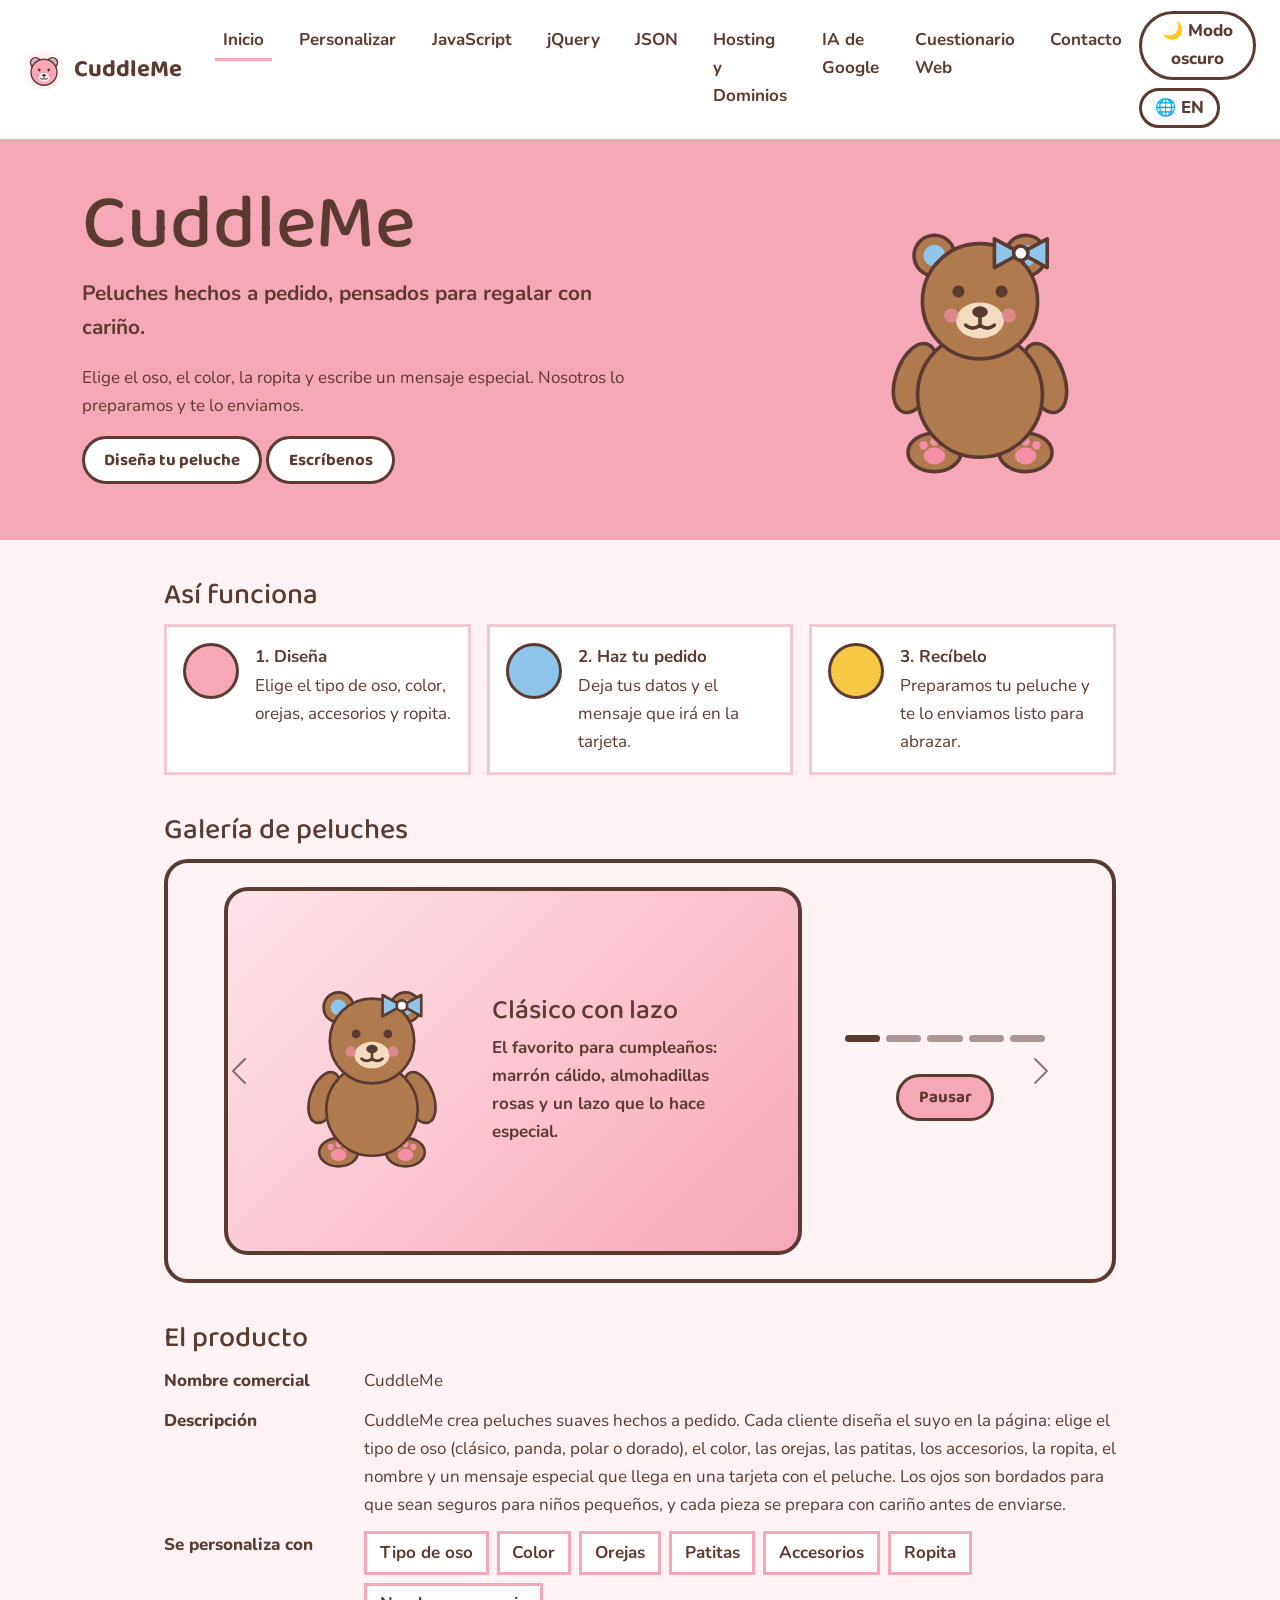
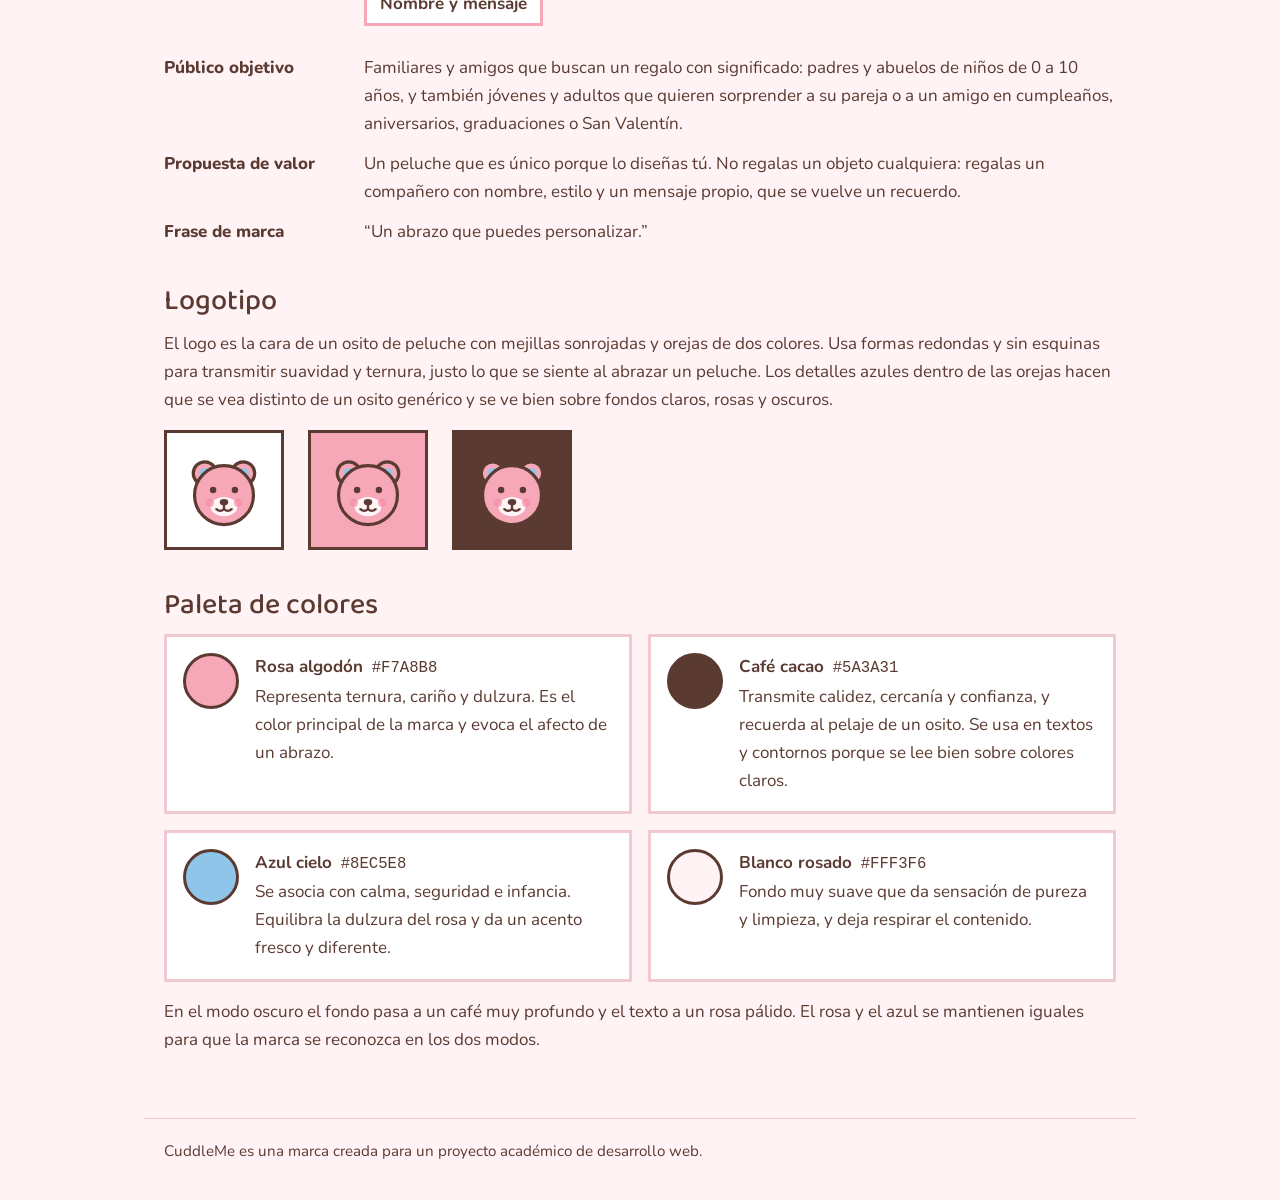
==== index.html/index.html @ d46562d2 "commit" ====
<!DOCTYPE html>
<html lang="es" data-bs-theme="light"><head><meta charset="utf-8">
<meta name="viewport" content="width=device-width, initial-scale=1, viewport-fit=cover">
<title>CuddleMe</title>
<link rel="icon" href="data:image/svg+xml,%3Csvg xmlns=%27http://www.w3.org/2000/svg%27 viewBox=%270 0 64 64%27%3E%3Ctext y=%2752%27 font-size=%2752%27%3E%F0%9F%A7%B8%3C/text%3E%3C/svg%3E">
<!-- Se aplica el tema guardado antes de pintar la página para evitar un parpadeo blanco. -->
<script>
(function () {
  var tema = 'light';
  try {
    tema = localStorage.getItem('cuddle-tema') || (matchMedia('(prefers-color-scheme: dark)').matches ? 'dark' : 'light');
  } catch (e) {}
  document.documentElement.setAttribute('data-bs-theme', tema);
})();
</script>
<link rel="preconnect" href="https://fonts.googleapis.com"><link rel="preconnect" href="https://fonts.gstatic.com" crossorigin>
<link href="https://fonts.googleapis.com/css2?family=Baloo+2:wght@600;700;800&family=Nunito:wght@400;700;800&display=swap" rel="stylesheet">
<!-- Bootstrap 5.3: sistema de rejilla, navbar, tarjetas, modal, carrusel y temas claro/oscuro. -->
<link href="https://cdn.jsdelivr.net/npm/bootstrap@5.3.3/dist/css/bootstrap.min.css" rel="stylesheet">
<style>
/* ==================== VARIABLES Y TEMAS ==================== */
/* Colores de marca (iguales en ambos temas) y colores que cambian con el tema. */
:root,[data-bs-theme=light]{
  --rosa:#F7A8B8;--cielo:#8EC5E8;--cacao:#5A3A31;
  --bg:#FFF3F6;--surface:#fff;--ink:#5A3A31;--line:#f0c9d2;
  --strong:#5A3A31;--on-strong:#fff;--hero:#F7A8B8;--code-bg:#5A3A31;
  --bs-body-bg:#FFF3F6;--bs-body-color:#5A3A31;
}
[data-bs-theme=dark]{
  --bg:#1d1517;--surface:#2a1e21;--ink:#f4e4e8;--line:#4a3036;
  --strong:#F7A8B8;--on-strong:#2a1519;--hero:#3a2027;--code-bg:#130d0e;
  --bs-body-bg:#1d1517;--bs-body-color:#f4e4e8;
}

/* ==================== ESTILOS GENERALES ==================== */
*{box-sizing:border-box}
html{scroll-behavior:smooth}
body{margin:0;background:var(--bg);color:var(--ink);font:1.0625rem/1.65 Nunito,system-ui,sans-serif;transition:background-color .35s ease,color .35s ease}
h1,h2,h3{font-family:"Baloo 2",Nunito,system-ui,sans-serif;line-height:1.1;color:var(--ink)}
h1{font-size:clamp(2.8rem,8vw,4.8rem);margin:0}h2{font-size:1.8rem;margin:2.5rem 0 .75rem}h3{font-size:1.25rem}
a{color:var(--ink);text-decoration-color:var(--rosa);text-decoration-thickness:3px;text-underline-offset:3px}
a:hover{color:var(--ink)}
:focus-visible{outline:3px solid var(--cielo)!important;outline-offset:2px}
.wrap{max-width:62rem;margin:0 auto;padding:0 1.25rem 1rem}
.lead{font-size:1.3rem;font-weight:400;max-width:34rem}
.hero .lead{margin:.5rem 0 1.25rem;font-weight:700}
.page .lead{max-width:42rem}
code{font:.92em ui-monospace,Consolas,monospace;background:var(--surface);color:var(--ink);padding:.05em .3em}
pre{background:var(--code-bg);color:#fff;padding:1rem;overflow-x:auto;border-left:6px solid var(--rosa);line-height:1.5;border-radius:0 12px 12px 0}
pre code{background:none;padding:0;color:inherit}
.scroll{overflow-x:auto}
table{border-collapse:collapse;width:100%;background:var(--surface);margin:1rem 0;color:var(--ink)}
th,td{text-align:left;padding:.6rem .8rem;border:2px solid var(--line);vertical-align:top}
th{background:var(--rosa);color:#5A3A31}

/* ==================== BARRA DE NAVEGACIÓN (Bootstrap navbar) ==================== */
.navbar{background:var(--surface);border-bottom:4px solid var(--rosa);padding-top:.7rem;padding-bottom:.7rem;transition:padding .25s ease,box-shadow .25s ease,background-color .35s ease}
.navbar.scrolled{padding-top:.3rem;padding-bottom:.3rem;box-shadow:0 6px 18px rgba(90,58,49,.18)}
.brand{display:flex;align-items:center;gap:.6rem;font:700 1.5rem "Baloo 2",sans-serif;color:var(--ink);text-decoration:none}
.brand svg{background:#FFF3F6;border-radius:50%;padding:2px}
.navbar .nav-link{color:var(--ink);font-weight:700;border-bottom:3px solid transparent;padding:.25rem 0;margin:0 .6rem;transition:border-color .2s}
.navbar .nav-link:hover,.navbar .nav-link.active{color:var(--ink);border-bottom-color:var(--rosa)}
.navbar-toggler{border:3px solid var(--ink);color:var(--ink);font-size:1.3rem;line-height:1;padding:.25rem .6rem}
.tema-btn{border:3px solid var(--ink);background:var(--surface);color:var(--ink);border-radius:999px;padding:.2rem .8rem;font-weight:800;cursor:pointer;transition:background-color .2s,transform .2s}
.tema-btn:hover{background:var(--cielo);color:#5A3A31}
.tema-btn:active{transform:scale(.95)}

/* ==================== BOTONES (Bootstrap .btn con colores de marca) ==================== */
.btn-cuddle{--bs-btn-color:#5A3A31;--bs-btn-bg:var(--rosa);--bs-btn-border-color:var(--ink);--bs-btn-hover-color:#5A3A31;--bs-btn-hover-bg:var(--cielo);--bs-btn-hover-border-color:var(--ink);--bs-btn-active-color:#5A3A31;--bs-btn-active-bg:var(--cielo);--bs-btn-active-border-color:var(--ink);--bs-btn-border-width:3px;--bs-btn-border-radius:999px;font:700 1.05rem "Baloo 2",sans-serif;padding:.45rem 1.2rem;transition:background-color .2s,transform .15s}
.btn-cuddle:active{transform:scale(.96)}
.hero .btn-cuddle{--bs-btn-bg:var(--surface);--bs-btn-color:var(--ink);--bs-btn-hover-color:#5A3A31}

/* ==================== SECCIÓN HERO Y PERSONALIZADOR ==================== */
.hero{background:var(--hero);padding:2.5rem 0;transition:background-color .35s ease}
.f{display:block;font-weight:800;margin:.8rem 0 .2rem}
.form-control{font:1rem Nunito,sans-serif;padding:.5rem .7rem;border:3px solid var(--ink);border-radius:0;background-color:var(--surface);color:var(--ink)}
.form-control:focus{background-color:var(--surface);color:var(--ink);border-color:var(--ink);box-shadow:0 0 0 .25rem rgba(142,197,232,.6)}
.form-control::placeholder{color:var(--ink);opacity:.55}
.hero .form-control{max-width:22rem}
.stage{background:#FFF3F6;color:#5A3A31;border:4px solid #5A3A31;padding:1rem;text-align:center;max-width:22rem;margin:0 auto}
.stage svg{width:100%;max-width:15rem;height:auto}
.stage .hola{font:700 1.5rem "Baloo 2",sans-serif;margin:0}
.nota{background:#fff;border:3px dashed var(--cielo);padding:.6rem .8rem;margin:.75rem 0 0;min-height:3rem}
@media (min-width:992px){.stage{position:sticky;top:5.5rem}}
.g{border:0;padding:0;margin:.9rem 0}.g legend{font-weight:800;padding:0;margin-bottom:.3rem;font-size:1.0625rem;font-family:Nunito,sans-serif;float:none}
.chips{display:flex;flex-wrap:wrap;gap:.4rem}.chips label{position:relative;cursor:pointer;display:block}
.chips input{position:absolute;opacity:0}
.chips .t{display:block;padding:.3rem .85rem;background:var(--surface);border:3px solid var(--ink);border-radius:999px;font-weight:700;transition:background-color .2s,color .2s}
.chips input:checked+.t{background:var(--strong);color:var(--on-strong)}
.chips input:focus-visible+.t,.chips input:focus-visible+.cs{outline:4px solid var(--cielo);outline-offset:2px}
.cs{display:block;width:2.6rem;height:2.6rem;border-radius:50%;border:3px solid var(--ink)}
.chips input:checked+.cs{outline:4px solid var(--ink);outline-offset:2px}
.ver{position:absolute;width:1px;height:1px;overflow:hidden;clip:rect(0 0 0 0)}

/* ==================== PÁGINA DE INICIO ==================== */
.facts{display:grid;grid-template-columns:11rem 1fr;gap:.75rem 1.5rem}.facts dt{font-weight:800}.facts dd{margin:0}
.opts{display:flex;flex-wrap:wrap;gap:.5rem;list-style:none;padding:0}.opts li{background:var(--surface);border:3px solid var(--rosa);padding:.3rem .8rem;font-weight:700}
.swatch{display:flex;gap:1rem;background:var(--surface);border:3px solid var(--line);padding:1rem;height:100%}
.swatch p{margin:.1rem 0 0}
.chip{flex:none;width:3.5rem;height:3.5rem;border:3px solid var(--ink);border-radius:50%}
.logo-row{display:flex;flex-wrap:wrap;gap:1.5rem}
.logo-row svg{background:#fff;border:3px solid var(--ink);padding:1rem}.logo-row svg.dk{background:#5A3A31}.logo-row svg.pk{background:var(--rosa)}
@media (max-width:40rem){.facts{grid-template-columns:1fr}.facts dd{margin-bottom:.5rem}}

/* Carrusel con crossfade (Bootstrap .carousel-fade) */
.slide{display:flex;flex-direction:column;align-items:center;gap:1rem;background:linear-gradient(135deg,var(--s1),var(--s2));color:#5A3A31;border:4px solid var(--ink);border-radius:1.5rem;padding:1.5rem 3.5rem;min-height:23rem;justify-content:center}
@media (min-width:768px){.slide{flex-direction:row;gap:2rem}}
.slide h3{color:#5A3A31;font-size:1.7rem}
.slide p{margin:0;font-weight:700;max-width:26rem}
.slide-img{width:11rem;height:auto;flex:none}
.carousel-control-prev-icon,.carousel-control-next-icon{filter:invert(1)}
.carousel-indicators{position:static;margin:.9rem 0 0;justify-content:center}
.carousel-indicators [data-bs-target]{background-color:var(--ink);width:2.2rem;height:.45rem;border:0;border-radius:99px}
.carousel-controls-row{display:flex;align-items:center;justify-content:center;gap:1rem;flex-wrap:wrap}
.carousel-controls-row .carousel-indicators{margin:.9rem 0 0}

/* ==================== PÁGINAS EDUCATIVAS ==================== */
.page-head{display:flex;flex-wrap:wrap;align-items:center;justify-content:space-between;gap:1rem;margin-top:1.5rem}
.page-head h1{margin-top:0}
.banner-bear{width:9rem;height:auto;flex:none;background:var(--hero);border:4px solid var(--ink);border-radius:50% 50% 1.5rem 1.5rem;padding:.6rem}
.demo{background:var(--surface);border:3px solid var(--ink);padding:1rem;margin:1rem 0;display:flex;flex-wrap:wrap;align-items:center;gap:.75rem 1rem}
.bib{margin-top:2.5rem;border-top:3px solid var(--rosa)}
.two{display:grid;grid-template-columns:repeat(auto-fit,minmax(18rem,1fr));gap:0 1.5rem}
.box{background:var(--surface);border:3px solid var(--cielo);padding:1rem;margin:.5rem 0;flex-basis:100%}.box.alt{border-color:var(--rosa)}
#caja{display:none}
textarea.form-control{font:.95rem ui-monospace,Consolas,monospace;margin:.5rem 0}
.anat{font:700 2rem "Baloo 2",sans-serif;margin:1rem 0}.anat .p{padding:.1rem .5rem;border-radius:10px}
.sub{background:var(--cielo);color:#5A3A31}.dom{background:var(--strong);color:var(--on-strong)}.tld{background:var(--rosa);color:#5A3A31}
.flow{list-style:none;counter-reset:s;padding:0}
.flow li{counter-increment:s;position:relative;background:var(--surface);border-left:6px solid var(--rosa);padding:.7rem 1rem .7rem 3rem;margin:0 0 1.1rem}
.flow li::before{content:counter(s);position:absolute;left:.8rem;font:700 1.2rem "Baloo 2",sans-serif}
.flow li:not(:last-child)::after{content:"";position:absolute;left:1.05rem;bottom:-1rem;border:.4rem solid transparent;border-top-color:var(--rosa)}

/* ==================== PÁGINA: IA DE GOOGLE ==================== */
.filtros{display:flex;flex-wrap:wrap;gap:.5rem;align-items:center;margin:1.25rem 0 .5rem}
.filtros .form-control{max-width:15rem;border-radius:999px}
.tool{background:var(--surface);border:3px solid var(--ink);border-radius:1.25rem;overflow:hidden;color:var(--ink);transition:transform .2s ease,box-shadow .2s ease}
.tool:hover{transform:translateY(-4px);box-shadow:0 10px 0 var(--rosa)}
.tool-banner{height:7.5rem;display:flex;align-items:center;justify-content:center;background:linear-gradient(135deg,var(--g1),var(--g2));border-bottom:3px solid var(--ink);font-size:3.4rem}
.tool h3{margin:.4rem 0 .3rem;color:var(--ink)}
.tool p{font-size:.98rem;margin-bottom:1rem}
.cat{display:inline-block;align-self:flex-start;font-weight:800;font-size:.85rem;padding:.1rem .7rem;border-radius:999px;border:2px solid #5A3A31;color:#5A3A31}
.cat-estudio{background:var(--cielo)}.cat-creatividad{background:var(--rosa)}.cat-desarrollo{background:#F6C945}
.pop{animation:pop .35s ease both}
@keyframes pop{from{opacity:0;transform:scale(.94)}to{opacity:1;transform:none}}
.modal-content{background:var(--surface);color:var(--ink);border:4px solid var(--ink);border-radius:1.25rem}
.modal-header,.modal-footer{border-color:var(--line)}
.modal-title{font:700 1.6rem "Baloo 2",sans-serif;color:var(--ink)}
.idea{background:var(--bg);border-left:6px solid var(--cielo);padding:.7rem 1rem;margin:1rem 0 0}
.nota-pie{background:var(--surface);border:3px dashed var(--cielo);padding:.8rem 1rem;margin-top:1.5rem}

/* ==================== CUESTIONARIO ==================== */
.q{background:var(--surface);border:3px solid var(--ink);margin:0 0 1.25rem;padding:1rem 1.25rem}
.q legend{font:700 1.15rem "Baloo 2",sans-serif;padding:0 .4rem;float:none;width:auto;margin-bottom:.4rem}
.q label{display:block;padding:.45rem .7rem;margin:.25rem 0;border:3px solid transparent;border-radius:12px;cursor:pointer;transition:border-color .2s}
.q label:hover{border-color:var(--rosa)}
.q .right{background:#DDF1E4;border-color:#3E8E5A;color:#16301f}.q .wrong{background:#FBE0E0;border-color:#B3261E;color:#4a1411}
.fb{margin:.6rem 0 0;font-weight:700}
.result{background:var(--strong);color:var(--on-strong);padding:1.25rem;font:700 1.4rem "Baloo 2",sans-serif;margin:1.5rem 0}

/* ==================== NAVEGACIÓN SUAVE Y EXTRAS ==================== */
main{transition:opacity .18s ease}
main.saliendo{opacity:0}
.vista{display:none}.vista.on{display:block;animation:entra .45s ease both}
@keyframes entra{from{opacity:0;transform:translateY(10px)}to{opacity:1;transform:none}}
.subir{position:fixed;right:max(1rem,env(safe-area-inset-right,0px));bottom:max(1rem,env(safe-area-inset-bottom,0px));width:3rem;height:3rem;border-radius:50%;border:3px solid var(--ink);background:var(--rosa);color:#5A3A31;font-size:1.3rem;font-weight:800;cursor:pointer;opacity:0;pointer-events:none;transform:translateY(12px);transition:opacity .25s,transform .25s;z-index:1030}
.subir.visible{opacity:1;pointer-events:auto;transform:none}
footer{max-width:62rem;margin:2rem auto 0;padding:1.25rem;border-top:1px solid var(--line);font-size:.95rem}
:root{box-sizing:border-box;padding-top:env(safe-area-inset-top,0px);padding-bottom:env(safe-area-inset-bottom,0px)}
html{scroll-padding-top:env(safe-area-inset-top,0px)}
@media (prefers-reduced-motion:reduce){
  html{scroll-behavior:auto}
  *,*::before,*::after{animation-duration:.01ms!important;transition-duration:.01ms!important}
}
</style>
</head><body>
<!-- SVG oculto que define el logotipo reutilizable de CuddleMe. -->
<svg width="0" height="0" style="position:absolute" aria-hidden="true"><symbol id="logo" viewBox="0 0 64 64">
<circle cx="17" cy="19" r="9" fill="#F7A8B8" stroke="#5A3A31" stroke-width="2.5"/><circle cx="17" cy="19" r="4.2" fill="#8EC5E8"/>
<circle cx="47" cy="19" r="9" fill="#F7A8B8" stroke="#5A3A31" stroke-width="2.5"/><circle cx="47" cy="19" r="4.2" fill="#8EC5E8"/>
<circle cx="32" cy="36" r="23" fill="#F7A8B8" stroke="#5A3A31" stroke-width="2.5"/>
<ellipse cx="32" cy="45" rx="10.5" ry="7.5" fill="#FFF3F6"/>
<circle cx="21" cy="42" r="3.2" fill="#F28FA6" opacity=".7"/><circle cx="43" cy="42" r="3.2" fill="#F28FA6" opacity=".7"/>
<circle cx="23.5" cy="32" r="2.5" fill="#5A3A31"/><circle cx="40.5" cy="32" r="2.5" fill="#5A3A31"/>
<ellipse cx="32" cy="41.5" rx="3.3" ry="2.4" fill="#5A3A31"/>
<path d="M32 44v3M32 47q-3 2.6-6 0M32 47q3 2.6 6 0" fill="none" stroke="#5A3A31" stroke-width="1.8" stroke-linecap="round"/>
</symbol></svg>

<!-- Encabezado principal: navbar de Bootstrap con logotipo, menú y botón de tema claro/oscuro. -->
<nav class="navbar navbar-expand-xl sticky-top" id="barra" aria-label="Principal">
  <div class="container-fluid px-3 px-xl-4">
    <a class="brand navbar-brand m-0" href="#inicio"><svg width="40" height="40" aria-hidden="true"><use href="#logo"/></svg><span>CuddleMe</span></a>
    <button class="navbar-toggler" type="button" data-bs-toggle="collapse" data-bs-target="#menu" aria-controls="menu" aria-expanded="false" aria-label="Abrir menú">☰</button>
    <div class="collapse navbar-collapse" id="menu">
      <ul class="navbar-nav ms-xl-4 me-auto mb-2 mb-xl-0">
        <li class="nav-item"><a class="nav-link" href="#inicio">Inicio</a></li>
        <li class="nav-item"><a class="nav-link" href="#personalizar">Personalizar</a></li>
        <li class="nav-item"><a class="nav-link" href="#javascript">JavaScript</a></li>
        <li class="nav-item"><a class="nav-link" href="#jquery">jQuery</a></li>
        <li class="nav-item"><a class="nav-link" href="#json">JSON</a></li>
        <li class="nav-item"><a class="nav-link" href="#hosting">Hosting y Dominios</a></li>
        <li class="nav-item"><a class="nav-link" href="#ia">IA de Google</a></li>
        <li class="nav-item"><a class="nav-link" href="#cuestionario">Cuestionario Web</a></li>
        <li class="nav-item"><a class="nav-link" href="#contacto">Contacto</a></li>
      </ul>
      <div class="d-flex flex-wrap gap-2"><button id="tema" class="tema-btn" type="button" aria-pressed="false"><span id="tema-icono" aria-hidden="true">🌙</span> <span id="tema-txt">Modo oscuro</span></button>
      <button id="idioma" class="tema-btn" type="button" aria-label="Switch to English / Cambiar a español" title="English / Español"><span aria-hidden="true">🌐</span> <span id="idioma-txt">EN</span></button></div>
    </div>
  </div>
</nav>

<!-- Contenido principal del sitio. La clase "vista" permite cambiar entre secciones. -->
<main>

<!-- ==================== PÁGINA: PERSONALIZAR + PEDIDO ==================== -->
<section class="vista" id="personalizar">
<!-- Sección principal donde el usuario personaliza su peluche. -->
<section class="hero"><div class="container"><div class="row g-4 g-lg-5 align-items-start">
<div class="col-lg-6 order-2 order-lg-1"><h1>CuddleMe</h1>
<p class="lead">Un abrazo que puedes personalizar. Empieza con un peluche liso y hazlo tuyo.</p>
<div id="ctrl"></div>
<label class="f" for="nombre">Nombre</label><input id="nombre" class="form-control" type="text" placeholder="Osito" maxlength="16">
<label class="f" for="msg">Mensaje especial</label><input id="msg" class="form-control" type="text" placeholder="Feliz cumpleaños, te quiero mucho" maxlength="60">
<p class="mt-3"><button id="reset" class="btn btn-cuddle" type="button">Empezar de nuevo</button></p></div>
<div class="col-lg-6 order-1 order-lg-2"><div class="stage" aria-live="polite"><div id="escena"></div><p class="hola" id="hola"></p><p class="nota" id="nota"></p></div></div>
</div></div></section>

<!-- Formulario de pedido: llega a tu Gmail con el peluche que armó el cliente. -->
<div class="wrap">
<h2>Haz tu pedido</h2>
<p>Cuando tu peluche esté como lo quieres, llena tus datos y envíalo. Te contactaremos para confirmar el pedido.</p>
<div class="card p-3 p-md-4 shadow-sm" style="background:var(--surface);border:2px solid var(--line);border-radius:18px">
<form id="form-pedido" action="https://formsubmit.co/pm201352@gmail.com" method="POST">
  <input type="hidden" name="_subject" value="Nuevo pedido - CuddleMe">
  <input type="hidden" name="_template" value="table">
  <input type="hidden" name="_captcha" value="false">
  <input type="hidden" name="_next" id="pedido-next" value="">
  <input type="hidden" name="peluche_tipo"><input type="hidden" name="peluche_color">
  <input type="hidden" name="peluche_orejas"><input type="hidden" name="peluche_patitas">
  <input type="hidden" name="peluche_cabeza"><input type="hidden" name="peluche_ropa">
  <input type="hidden" name="peluche_extras"><input type="hidden" name="peluche_nombre">
  <input type="hidden" name="peluche_mensaje">
  <div class="mb-3"><label class="form-label" for="ped-nombre">Nombre completo *</label><input class="form-control" id="ped-nombre" name="cliente" type="text" required maxlength="100" autocomplete="name"></div>
  <div class="row"><div class="col-md-6 mb-3"><label class="form-label" for="ped-email">Correo electrónico *</label><input class="form-control" id="ped-email" name="email" type="email" required maxlength="150" autocomplete="email"></div>
  <div class="col-md-6 mb-3"><label class="form-label" for="ped-tel">Teléfono *</label><input class="form-control" id="ped-tel" name="telefono" type="tel" required maxlength="30" autocomplete="tel"></div></div>
  <div class="mb-3"><label class="form-label" for="ped-dir">Dirección de entrega *</label><textarea class="form-control" id="ped-dir" name="direccion" rows="3" required maxlength="300"></textarea></div>
  <button class="btn btn-cuddle" type="submit">Enviar pedido 🧸</button>
  <p class="mt-3 mb-0 small">Los campos con * son obligatorios. Se enviará también el peluche que diseñaste arriba.</p>
</form></div></div>
</section>

<!-- ==================== NUEVO INICIO ==================== -->
<section class="vista" id="inicio">
<section class="hero"><div class="container"><div class="row g-4 g-lg-5 align-items-center">
<div class="col-lg-7 order-2 order-lg-1"><h1>CuddleMe</h1>
<p class="lead">Peluches hechos a pedido, pensados para regalar con cariño.</p>
<p>Elige el oso, el color, la ropita y escribe un mensaje especial. Nosotros lo preparamos y te lo enviamos.</p>
<p class="mt-3"><a class="btn btn-cuddle" href="#personalizar">Diseña tu peluche</a> <a class="btn btn-cuddle" href="#contacto">Escríbenos</a></p></div>
<div class="col-lg-5 order-1 order-lg-2 text-center"><img data-oso="lazo" alt="Oso clásico con lazo" width="250" height="300" style="max-width:15rem;height:auto"></div>
</div></div></section>
<div class="wrap">
<section><h2>Así funciona</h2>
<div class="row row-cols-1 row-cols-md-3 g-3">
<div class="col"><div class="swatch"><span class="chip" style="background:#F7A8B8"></span><div><strong>1. Diseña</strong><p>Elige el tipo de oso, color, orejas, accesorios y ropita.</p></div></div></div>
<div class="col"><div class="swatch"><span class="chip" style="background:#8EC5E8"></span><div><strong>2. Haz tu pedido</strong><p>Deja tus datos y el mensaje que irá en la tarjeta.</p></div></div></div>
<div class="col"><div class="swatch"><span class="chip" style="background:#F6C945"></span><div><strong>3. Recíbelo</strong><p>Preparamos tu peluche y te lo enviamos listo para abrazar.</p></div></div></div>
</div></section>

<!-- Galería: carrusel de Bootstrap con efecto crossfade (clase carousel-fade). -->
<section><h2>Galería de peluches</h2>
<div id="galeria" class="carousel slide carousel-fade" data-bs-ride="carousel" data-bs-interval="4500" data-bs-pause="false" aria-roledescription="carrusel" aria-label="Galería de peluches CuddleMe">
  <div class="carousel-inner">
    <div class="carousel-item active"><div class="slide" style="--s1:#FFE3EA;--s2:#F7A8B8"><img class="slide-img" data-oso="lazo" alt="Oso clásico marrón con un lazo azul en la cabeza y almohadillas en las patitas" width="176" height="211"><div><h3>Clásico con lazo</h3><p>El favorito para cumpleaños: marrón cálido, almohadillas rosas y un lazo que lo hace especial.</p></div></div></div>
    <div class="carousel-item"><div class="slide" style="--s1:#E4F2FB;--s2:#8EC5E8"><img class="slide-img" data-oso="panda" alt="Panda con lentes y almohadillas" width="176" height="211"><div><h3>Panda estudioso</h3><p>Con lentes puestos, listo para acompañar una graduación o regalarle ánimo a alguien en exámenes.</p></div></div></div>
    <div class="carousel-item"><div class="slide" style="--s1:#EEF6FB;--s2:#C9B6E8"><img class="slide-img" data-oso="polar" alt="Oso polar con bufanda azul y zapatitos" width="176" height="211"><div><h3>Polar con bufanda</h3><p>Pensado para abrazar en días fríos. Los zapatitos y la bufanda combinan en tono.</p></div></div></div>
    <div class="carousel-item"><div class="slide" style="--s1:#FFF3C9;--s2:#F6C945"><img class="slide-img" data-oso="corona" alt="Oso dorado con corona y camiseta con corazón" width="176" height="211"><div><h3>Dorado con corona</h3><p>Para aniversarios y San Valentín: camiseta con corazón y corona de rey o reina.</p></div></div></div>
    <div class="carousel-item"><div class="slide" style="--s1:#F1E8FB;--s2:#C9B6E8"><img class="slide-img" data-oso="gatito" alt="Oso lila con orejas de gatito y lentes" width="176" height="211"><div><h3>Lila con orejas de gatito</h3><p>Una mezcla divertida de oso y gatito. Las combinaciones se eligen en el personalizador de arriba.</p></div></div></div>
  </div>
  <button class="carousel-control-prev" type="button" data-bs-target="#galeria" data-bs-slide="prev"><span class="carousel-control-prev-icon" aria-hidden="true"></span><span class="visually-hidden">Anterior</span></button>
  <button class="carousel-control-next" type="button" data-bs-target="#galeria" data-bs-slide="next"><span class="carousel-control-next-icon" aria-hidden="true"></span><span class="visually-hidden">Siguiente</span></button>
  <div class="carousel-controls-row">
    <div class="carousel-indicators">
      <button type="button" data-bs-target="#galeria" data-bs-slide-to="0" class="active" aria-current="true" aria-label="Diapositiva 1"></button>
      <button type="button" data-bs-target="#galeria" data-bs-slide-to="1" aria-label="Diapositiva 2"></button>
      <button type="button" data-bs-target="#galeria" data-bs-slide-to="2" aria-label="Diapositiva 3"></button>
      <button type="button" data-bs-target="#galeria" data-bs-slide-to="3" aria-label="Diapositiva 4"></button>
      <button type="button" data-bs-target="#galeria" data-bs-slide-to="4" aria-label="Diapositiva 5"></button>
    </div>
    <button id="galeria-pausa" class="btn btn-cuddle btn-sm mt-3" type="button">Pausar</button>
  </div>
</div></section>

<!-- Información general sobre el producto CuddleMe. -->
<section><h2>El producto</h2>
<dl class="facts"><dt>Nombre comercial</dt><dd>CuddleMe</dd>
<dt>Descripción</dt><dd>CuddleMe crea peluches suaves hechos a pedido. Cada cliente diseña el suyo en la página: elige el tipo de oso (clásico, panda, polar o dorado), el color, las orejas, las patitas, los accesorios, la ropita, el nombre y un mensaje especial que llega en una tarjeta con el peluche. Los ojos son bordados para que sean seguros para niños pequeños, y cada pieza se prepara con cariño antes de enviarse.</dd>
<dt>Se personaliza con</dt><dd><ul class="opts"><li>Tipo de oso</li><li>Color</li><li>Orejas</li><li>Patitas</li><li>Accesorios</li><li>Ropita</li><li>Nombre y mensaje</li></ul></dd>
<dt>Público objetivo</dt><dd>Familiares y amigos que buscan un regalo con significado: padres y abuelos de niños de 0 a 10 años, y también jóvenes y adultos que quieren sorprender a su pareja o a un amigo en cumpleaños, aniversarios, graduaciones o San Valentín.</dd>
<dt>Propuesta de valor</dt><dd>Un peluche que es único porque lo diseñas tú. No regalas un objeto cualquiera: regalas un compañero con nombre, estilo y un mensaje propio, que se vuelve un recuerdo.</dd>
<dt>Frase de marca</dt><dd>“Un abrazo que puedes personalizar.”</dd></dl></section>
<!-- Explicación y ejemplos del logotipo de la marca. -->
<section><h2>Logotipo</h2>
<p>El logo es la cara de un osito de peluche con mejillas sonrojadas y orejas de dos colores. Usa formas redondas y sin esquinas para transmitir suavidad y ternura, justo lo que se siente al abrazar un peluche. Los detalles azules dentro de las orejas hacen que se vea distinto de un osito genérico y se ve bien sobre fondos claros, rosas y oscuros.</p>
<div class="logo-row"><svg width="120" height="120" aria-label="Logotipo sobre fondo claro" role="img"><use href="#logo"/></svg><svg class="pk" width="120" height="120" aria-label="Logotipo sobre fondo rosa" role="img"><use href="#logo"/></svg><svg class="dk" width="120" height="120" aria-label="Logotipo sobre fondo oscuro" role="img"><use href="#logo"/></svg></div></section>
<!-- Colores utilizados para representar la identidad visual (rejilla de Bootstrap). -->
<section><h2>Paleta de colores</h2>
<div class="row row-cols-1 row-cols-md-2 g-3">
<div class="col"><div class="swatch"><span class="chip" style="background:#F7A8B8"></span><div><strong>Rosa algodón</strong> <code>#F7A8B8</code><p>Representa ternura, cariño y dulzura. Es el color principal de la marca y evoca el afecto de un abrazo.</p></div></div></div>
<div class="col"><div class="swatch"><span class="chip" style="background:#5A3A31"></span><div><strong>Café cacao</strong> <code>#5A3A31</code><p>Transmite calidez, cercanía y confianza, y recuerda al pelaje de un osito. Se usa en textos y contornos porque se lee bien sobre colores claros.</p></div></div></div>
<div class="col"><div class="swatch"><span class="chip" style="background:#8EC5E8"></span><div><strong>Azul cielo</strong> <code>#8EC5E8</code><p>Se asocia con calma, seguridad e infancia. Equilibra la dulzura del rosa y da un acento fresco y diferente.</p></div></div></div>
<div class="col"><div class="swatch"><span class="chip" style="background:#FFF3F6"></span><div><strong>Blanco rosado</strong> <code>#FFF3F6</code><p>Fondo muy suave que da sensación de pureza y limpieza, y deja respirar el contenido.</p></div></div></div></div>
<p class="mt-3">En el modo oscuro el fondo pasa a un café muy profundo y el texto a un rosa pálido. El rosa y el azul se mantienen iguales para que la marca se reconozca en los dos modos.</p></section>
</div></section>

<!-- Página educativa sobre JavaScript y sus conceptos básicos. -->
<section class="vista page" id="javascript"><div class="wrap">
<div class="page-head"><div><h1>JavaScript (JS vanilla)</h1></div><img class="banner-bear" data-oso="panda" alt="" width="144" height="173"></div>
<p class="lead">JavaScript es el lenguaje de programación de los navegadores. Se usa en el desarrollo web para que una página reaccione a lo que hace la persona: clics, teclas, formularios y datos que llegan de un servidor. "Vanilla" significa JavaScript puro, sin librerías. En CuddleMe, por ejemplo, es lo que hace que el peluche de la página de inicio cambie de color mientras eliges.</p>

<h2>HTML, CSS y JS: tres capas</h2>
<p>Una página web se construye con tres lenguajes que se complementan. Piensa en un peluche: el HTML es el cuerpo, el CSS es el color y la ropita, y el JavaScript es lo que lo hace "hablar" cuando lo abrazas.</p>
<div class="scroll"><table><thead><tr><th>Lenguaje</th><th>Papel</th><th>Ejemplo en CuddleMe</th></tr></thead><tbody>
<tr><td>HTML</td><td>Estructura: qué contenido hay</td><td>El título, los campos de nombre y mensaje, la imagen del peluche</td></tr>
<tr><td>CSS</td><td>Estilo: cómo se ve</td><td>El rosa de la marca, la tipografía redondeada, los espacios</td></tr>
<tr><td>JS</td><td>Comportamiento: qué hace</td><td>El peluche cambia de color o de accesorio al elegir una opción</td></tr></tbody></table></div>

<h2>Conceptos básicos</h2>
<ul>
<li><strong>Variables:</strong> guardan datos para usarlos después. Se declaran con <code>let</code> (el valor puede cambiar) o <code>const</code> (no se vuelve a asignar).</li>
<li><strong>Funciones:</strong> bloques de código con nombre que se ejecutan cuando se necesitan.</li>
<li><strong>Eventos:</strong> cosas que ocurren en la página, como <code>click</code> (hacer clic) o <code>mouseover</code> (pasar el cursor, también llamado hover). Con <code>addEventListener</code> se conecta una función a un evento.</li></ul>

<h2>Ejemplo práctico</h2>
<p>El siguiente código usa una variable, una función y dos eventos. Pruébalo con el botón: haz clic para dar abrazos y pasa el cursor por encima para ver cómo cambia el color.</p>
<pre><code>/* ==================== EJEMPLO DE JAVASCRIPT ==================== */
// Obtiene los elementos del botón y del texto que muestra el número de abrazos.
const boton = document.getElementById('btn-abrazo');
const salida = document.getElementById('salida-abrazo');
let abrazos = 0;                      // variable

// Aumenta en uno el contador de abrazos y actualiza el texto en pantalla.
function darAbrazo() {                // función
  abrazos = abrazos + 1;
  salida.textContent = 'Abrazos: ' + abrazos;
}

// Ejecuta la función cuando el usuario hace clic en el botón.
boton.addEventListener('click', darAbrazo);                                   // evento click
boton.addEventListener('mouseover', () =&gt; boton.style.background = '#8EC5E8'); // evento hover
boton.addEventListener('mouseout',  () =&gt; boton.style.background = '');</code></pre>
<div class="demo"><button id="btn-abrazo" class="btn btn-cuddle">Dar un abrazo</button> <span id="salida-abrazo" aria-live="polite">Abrazos: 0</span></div>

<h3>Cómo se lee, paso a paso</h3>
<ol>
<li>Con <code>getElementById</code> se buscan en el HTML el botón y el texto donde se mostrará el resultado.</li>
<li>La variable <code>abrazos</code> empieza en 0.</li>
<li>La función <code>darAbrazo</code> suma 1 a la variable y actualiza el texto en pantalla.</li>
<li>Los eventos conectan el botón con las funciones: el clic llama a <code>darAbrazo</code> y el cursor cambia el color del botón.</li></ol>

<section class="bib"><h2>Recursos y bibliografía</h2><ul>
<li><a href="https://developer.mozilla.org/es/docs/Web/JavaScript">MDN Web Docs: JavaScript</a></li>
<li><a href="https://developer.mozilla.org/es/docs/Web/Events">MDN Web Docs: Eventos</a></li>
<li><a href="https://www.w3schools.com/js/">W3Schools: JavaScript Tutorial</a></li></ul></section>
</div></section>

<!-- Página educativa sobre la librería jQuery. -->
<section class="vista page" id="jquery"><div class="wrap">
<div class="page-head"><div><h1>jQuery</h1></div><img class="banner-bear" data-oso="polar" alt="" width="144" height="173"></div>
<p class="lead">jQuery es una librería de JavaScript lanzada en 2006. Nació porque los navegadores de esa época interpretaban el JavaScript de formas distintas, y escribir código que funcionara en todos era difícil. jQuery ofrecía una manera corta y uniforme de hacerlo, con el lema de escribir menos y hacer más.</p>
<h2>Sintaxis básica</h2>
<p>El símbolo <code>$</code> es la función principal de jQuery. El patrón siempre es el mismo: seleccionar un elemento y aplicarle una acción.</p>
<pre><code>$('selector').accion();

$('#mensaje').text('Te quiero mucho');   // selecciona por id y cambia el texto
$('.tarjeta').hide();                   // selecciona por clase y oculta</code></pre>
<p>Para usarla hay que cargar el archivo de jQuery antes de tu código, por ejemplo desde un CDN:</p>
<pre><code>&lt;script src=&quot;https://cdnjs.cloudflare.com/ajax/libs/jquery/3.7.1/jquery.min.js&quot;&gt;&lt;/script&gt;</code></pre>
<h2>Ventajas y desventajas frente a JavaScript moderno</h2>
<div class="two"><div><h3>Ventajas</h3><ul><li>Sintaxis corta y fácil de leer.</li><li>Efectos y animaciones listos para usar.</li><li>Hay mucho código y plugins existentes, por eso aún aparece en proyectos antiguos.</li></ul></div>
<div><h3>Desventajas</h3><ul><li>Es una descarga extra que hace la página más pesada.</li><li>Casi todo lo que resolvía ya existe en JavaScript moderno (<code>querySelector</code>, <code>classList</code>, <code>fetch</code>).</li><li>Los frameworks actuales usan otro enfoque y no dependen de jQuery.</li></ul></div></div>
<h2>Comparación: JS vanilla y jQuery</h2>
<p>La misma tarea escrita de las dos formas, lado a lado:</p>
<div class="scroll"><table><thead><tr><th>Tarea</th><th>JS vanilla</th><th>jQuery</th></tr></thead><tbody><tr><td>Seleccionar un elemento</td><td><code>const t = document.querySelector('#nombre-peluche');</code></td><td><code>const t = $('#nombre-peluche');</code></td></tr><tr><td>Escuchar un clic</td><td><code>btn.addEventListener('click', f);</code></td><td><code>$('#btn').on('click', f);</code></td></tr><tr><td>Ocultar un elemento</td><td><code>caja.style.display = 'none';</code></td><td><code>$('#caja').hide();</code></td></tr><tr><td>Agregar una clase</td><td><code>caja.classList.add('destacado');</code></td><td><code>$('#caja').addClass('destacado');</code></td></tr><tr><td>Cambiar el texto</td><td><code>t.textContent = 'Osito';</code></td><td><code>$('#nombre-peluche').text('Osito');</code></td></tr></tbody></table></div>
<h2>Efectos típicos</h2>
<p>Dos efectos clásicos de jQuery: <code>fadeIn</code> (aparecer poco a poco) y <code>slideToggle</code> (abrir y cerrar deslizando). Pruébalos:</p>
<pre><code>$('#btn-fade').on('click', function () {
  $('#caja').hide().fadeIn(600);        // el mensaje aparece suavemente
});
$('#btn-slide').on('click', function () {
  $('#panel').slideToggle(400);         // la lista se desliza abierta o cerrada
});</code></pre>
<div class="demo"><button id="btn-fade" class="btn btn-cuddle">fadeIn: ver mensaje</button> <button id="btn-slide" class="btn btn-cuddle">slideToggle: ver accesorios</button>
<div id="caja" class="box">💌 “Un abrazo que puedes personalizar.”</div>
<div id="panel" class="box alt"><strong>Accesorios disponibles:</strong> lazo, gorro de fiesta, corona, bufanda y lentes.</div></div>
<section class="bib"><h2>Recursos y bibliografía</h2><ul><li><a href="https://api.jquery.com/">jQuery API Documentation</a></li><li><a href="https://jquery.com/">jQuery: sitio oficial</a></li><li><a href="https://www.w3schools.com/jquery/">W3Schools: jQuery Tutorial</a></li></ul></section></div></section>

<!-- Página educativa sobre el formato de datos JSON. -->
<section class="vista page" id="json"><div class="wrap">
<div class="page-head"><div><h1>JSON</h1></div><img class="banner-bear" data-oso="lazo" alt="" width="144" height="173"></div>
<p class="lead">JSON (JavaScript Object Notation) es un formato de texto para representar datos. Es ligero, fácil de leer para una persona y fácil de procesar para casi cualquier lenguaje de programación. Por eso es el estándar para intercambiar datos entre aplicaciones y servidores: un peluche de CuddleMe, con su nombre, color y mensaje, puede viajar como JSON del formulario a la fábrica.</p>
<h2>Estructura básica</h2>
<ul><li><strong>Objeto:</strong> conjunto de pares clave-valor entre llaves <code>{ }</code>.</li><li><strong>Arreglo:</strong> lista ordenada de valores entre corchetes <code>[ ]</code>.</li><li><strong>Valores permitidos:</strong> texto, número, <code>true</code> o <code>false</code>, <code>null</code>, objetos y arreglos.</li><li><strong>Regla clave:</strong> las claves y los textos siempre van entre comillas dobles.</li></ul>
<h2>Objeto de JavaScript y cadena JSON</h2>
<p>Se parecen mucho, pero son cosas distintas: el objeto vive dentro del programa, y la cadena JSON es texto que se puede guardar o enviar.</p>
<div class="two"><div><h3>Objeto JS</h3><pre><code>const peluche = {
  nombre: &quot;Osito&quot;,
  color: &quot;rosa&quot;,
  accesorios: [&quot;lazo&quot;, &quot;gorro&quot;],
  ropita: &quot;camiseta&quot;,
  mensaje: &quot;Te quiero mucho&quot;,
  personalizado: true
};</code></pre></div><div><h3>Cadena JSON</h3><pre><code>{
  &quot;nombre&quot;: &quot;Osito&quot;,
  &quot;color&quot;: &quot;rosa&quot;,
  &quot;accesorios&quot;: [&quot;lazo&quot;, &quot;gorro&quot;],
  &quot;ropita&quot;: &quot;camiseta&quot;,
  &quot;mensaje&quot;: &quot;Te quiero mucho&quot;,
  &quot;personalizado&quot;: true
}</code></pre></div></div>
<div class="scroll"><table><thead><tr><th>Diferencia</th><th>Objeto JS</th><th>JSON</th></tr></thead><tbody><tr><td>Claves</td><td>Con o sin comillas</td><td>Siempre con comillas dobles</td></tr><tr><td>Comillas simples</td><td>Permitidas</td><td>No permitidas</td></tr><tr><td>Funciones y comentarios</td><td>Permitidos</td><td>No permitidos</td></tr></tbody></table></div>
<p>Dos métodos convierten entre ambos: <code>JSON.stringify(objeto)</code> crea la cadena y <code>JSON.parse(cadena)</code> vuelve a crear el objeto.</p>
<h2>Pruébalo</h2>
<pre><code>const texto = document.getElementById('entrada').value;
try {
  const objeto = JSON.parse(texto);   // Convierte el texto JSON en un objeto JavaScript.   // cadena JSON -&gt; objeto JS
  salida.textContent = 'Válido. El peluche se llama ' + objeto.nombre;
} catch (error) {
  salida.textContent = 'JSON inválido: ' + error.message;
}</code></pre>
<div class="demo"><div style="flex-basis:100%"><label for="entrada"><strong>Edita el JSON y pulsa el botón:</strong></label>
<textarea id="entrada" class="form-control" rows="8">{
  &quot;nombre&quot;: &quot;Osito&quot;,
  &quot;color&quot;: &quot;rosa&quot;,
  &quot;accesorios&quot;: [&quot;lazo&quot;, &quot;gorro&quot;],
  &quot;ropita&quot;: &quot;camiseta&quot;,
  &quot;mensaje&quot;: &quot;Te quiero mucho&quot;,
  &quot;personalizado&quot;: true
}</textarea></div>
<button id="btn-json" class="btn btn-cuddle">Convertir con JSON.parse</button> <span id="salida" aria-live="polite"></span></div>
<h2>Cómo lo usan las aplicaciones web</h2>
<p>Cuando una página necesita datos (por ejemplo, el estado de un pedido), el navegador envía una petición a un servidor o a una API. El servidor responde con texto en formato JSON, y el código de la página lo convierte en objetos para mostrarlo en pantalla. También funciona al revés: al enviar el formulario de personalización, la página manda los datos del peluche como JSON.</p>
<pre><code>fetch('https://api.ejemplo.com/pedidos/1')
  .then(respuesta =&gt; respuesta.json())      // lee la respuesta como JSON
  .then(datos =&gt; console.log(datos.peluche.nombre));</code></pre><section class="bib"><h2>Recursos y bibliografía</h2><ul><li><a href="https://developer.mozilla.org/es/docs/Web/JavaScript/Reference/Global_Objects/JSON">MDN: JSON</a></li><li><a href="https://www.json.org/json-es.html">JSON.org (especificación)</a></li><li><a href="https://www.w3schools.com/js/js_json_intro.asp">W3Schools: JSON Tutorial</a></li></ul></section></div></section>

<!-- Página educativa sobre hosting, dominios y DNS. -->
<section class="vista page" id="hosting"><div class="wrap">
<div class="page-head"><div><h1>Web hosting y dominios</h1></div><img class="banner-bear" data-oso="corona" alt="" width="144" height="173"></div>
<p class="lead">Una página web es un conjunto de archivos. Para que otras personas la vean, esos archivos deben estar en un servidor conectado a internet (hosting), y alguien debe poder encontrarlos con un nombre fácil de recordar (dominio).</p>
<h2>Web hosting</h2>
<p>El hosting es el servicio que guarda tus archivos en un servidor que está encendido todo el tiempo y los entrega a quien los pida.</p>
<div class="scroll"><table><thead><tr><th>Tipo</th><th>Cómo funciona</th><th>Útil para</th></tr></thead><tbody>
<tr><td>Compartido</td><td>Varios sitios comparten un mismo servidor</td><td>Sitios pequeños con poco tráfico y presupuesto bajo</td></tr>
<tr><td>VPS</td><td>Una parte reservada de un servidor, con control sobre el sistema</td><td>Proyectos que necesitan configuración propia</td></tr>
<tr><td>Nube</td><td>Recursos repartidos en muchos servidores que crecen según la demanda</td><td>Sitios con tráfico variable o que deben escalar</td></tr></tbody></table></div>
<h3>Cómo funciona Vercel para sitios estáticos</h3>
<p>Un sitio estático son archivos HTML, CSS y JS que no necesitan procesarse en el servidor, como este. Vercel es una plataforma en la nube pensada para publicarlos:</p>
<ol><li>Conectas tu repositorio de GitHub a Vercel.</li><li>Vercel toma los archivos y los publica en su red de servidores repartidos por el mundo (CDN), así la página carga desde un lugar cercano.</li><li>Te da una URL pública con el formato <code>nombre-proyecto.vercel.app</code> y HTTPS incluido.</li><li>Cada vez que haces <code>git push</code>, Vercel vuelve a desplegar el sitio automáticamente.</li></ol>
<h2>Dominios</h2>
<p>Un <strong>nombre de dominio</strong> es la dirección legible de un sitio (como <code>cuddleme.com</code>). Reemplaza a la dirección IP, que es un número difícil de recordar. Se compra por año a un registrador.</p>
<div class="anat" aria-label="tienda.cuddleme.com dividido en subdominio, dominio y TLD"><span class="p sub">tienda</span>.<span class="p dom">cuddleme</span>.<span class="p tld">com</span></div>
<ul><li><strong>TLD (dominio de nivel superior):</strong> el final del dominio, como <code>.com</code> (comercial), <code>.net</code> (redes) o <code>.org</code> (organizaciones).</li><li><strong>Dominio:</strong> el nombre que eliges, junto a su TLD.</li><li><strong>Subdominio:</strong> una sección antes del dominio, como <code>tienda</code> en <code>tienda.cuddleme.com</code>, que sirve para separar partes del sitio.</li></ul>
<h2>Propagación DNS</h2>
<p>El DNS es la "guía telefónica" de internet: traduce dominios a direcciones IP. Así ocurre una consulta:</p>
<ol class="flow"><li>Escribes <code>tienda.cuddleme.com</code> en el navegador.</li><li>El navegador y el sistema operativo buscan la IP en su memoria (caché). Si no la tienen, preguntan al resolver DNS de tu proveedor de internet.</li><li>El resolver consulta a un servidor raíz, que lo envía al servidor del TLD (<code>.com</code>).</li><li>El servidor del TLD indica cuál es el servidor DNS autoritativo del dominio, que guarda los registros reales.</li><li>El servidor autoritativo responde con la dirección IP del hosting.</li><li>El navegador se conecta a esa IP y recibe la página. La respuesta queda en caché por un tiempo.</li></ol>
<p>Cuando cambias un registro DNS (por ejemplo, apuntar tu dominio a Vercel), los servidores del mundo no se enteran al instante: cada uno guarda la respuesta anterior hasta que vence su TTL (tiempo de vida). A ese reparto gradual se le llama <strong>propagación</strong> y puede tardar desde minutos hasta 48 horas.</p>
<section class="bib"><h2>Recursos y bibliografía</h2><ul><li><a href="https://vercel.com/docs">Vercel Docs</a></li><li><a href="https://developer.mozilla.org/es/docs/Glossary/DNS">MDN: DNS (glosario)</a></li><li><a href="https://developer.mozilla.org/es/docs/Glossary/TLD">MDN: TLD (glosario)</a></li><li><a href="https://www.w3schools.com/whatis/whatis_hosting.asp">W3Schools: Web Hosting</a></li></ul></section></div></section>

<!-- Página: 15 herramientas de IA de Google con nivel gratuito. Las tarjetas se generan con JavaScript. -->
<section class="vista page" id="ia"><div class="wrap">
<div class="page-head"><div><h1>15 IA de Google</h1></div><img class="banner-bear" data-oso="gatito" alt="" width="144" height="173"></div>
<p class="lead">Google ofrece herramientas de inteligencia artificial que puedes probar sin pagar con una cuenta personal. Aquí están 15, agrupadas por lo que te ayudan a hacer. Pulsa "Cómo se usa" en cada una para ver los pasos y una idea aplicada a CuddleMe.</p>
<h2>Cómo elegimos las herramientas</h2>
<ul>
<li><strong>Nivel gratuito real:</strong> todas se pueden empezar a usar sin tarjeta, aunque con límites diarios o de uso.</li>
<li><strong>Utilidad para el proyecto:</strong> cada una tiene una idea concreta para una tienda de peluches personalizados.</li>
<li><strong>Variedad:</strong> hay herramientas para estudiar, para crear contenido y para programar, porque un sitio web necesita las tres cosas.</li></ul>
<div class="filtros" role="group" aria-label="Filtrar herramientas">
  <button type="button" class="btn btn-cuddle btn-sm" data-filtro="todas" aria-pressed="true">Todas</button>
  <button type="button" class="btn btn-cuddle btn-sm" data-filtro="Estudio" aria-pressed="false">Estudio</button>
  <button type="button" class="btn btn-cuddle btn-sm" data-filtro="Creatividad" aria-pressed="false">Creatividad</button>
  <button type="button" class="btn btn-cuddle btn-sm" data-filtro="Desarrollo" aria-pressed="false">Desarrollo</button>
  <label class="visually-hidden" for="buscar">Buscar herramienta</label>
  <input id="buscar" class="form-control form-control-sm" type="search" placeholder="Buscar herramienta">
</div>
<p id="conteo" aria-live="polite" class="fw-bold"></p>
<div id="herramientas" class="row row-cols-1 row-cols-md-2 row-cols-lg-3 g-4"></div>
<p id="vacio" class="nota-pie" hidden>No hay herramientas con ese nombre. Borra la búsqueda o elige otra categoría.</p>
<div class="nota-pie"><strong>Antes de usarlas:</strong> los límites gratuitos y los países disponibles cambian con frecuencia, y varias herramientas de Google Labs son experimentos. Revisa el enlace oficial de cada una. Dejamos fuera Whisk, porque según lo investigado Google movió sus funciones a Flow en 2026.</div>
<section class="bib"><h2>Recursos y bibliografía</h2><ul>
<li><a href="https://labs.google/">Google Labs</a></li>
<li><a href="https://blog.google/products-and-platforms/products/education/back-to-school-2026/">Google: Back to School 2026</a></li>
<li><a href="https://aistudio.google.com/">Google AI Studio</a></li></ul></section>
</div></section>

<!-- Cuestionario interactivo para evaluar los conocimientos del sitio. -->
<section class="vista page" id="cuestionario"><div class="wrap"><h1 class="mt-4">Cuestionario web</h1>
<p class="lead">Doce preguntas basadas en las páginas de este sitio. Elige una respuesta en cada una para ver al instante si es correcta. Si te equivocas, lee la explicación y repasa la página correspondiente.</p>
<div id="quiz"></div><div id="resultado" class="result" aria-live="polite" hidden></div>
<button id="reiniciar" class="btn btn-cuddle" hidden>Intentar de nuevo</button></div></section>

<!-- Formulario de contacto: el mensaje se envía a /api/contact (función de Vercel) y llega a un canal de Discord. -->
<section class="vista page" id="contacto"><div class="wrap">
  <div class="page-head"><div><h1>Contacto</h1><p class="lead">¿Tienes una pregunta sobre tu peluche personalizado? Escríbenos y nos pondremos en contacto contigo.</p></div><img class="banner-bear" data-oso="clasico" alt="Osito de CuddleMe" width="144" height="173"></div>
  <div class="row justify-content-center"><div class="col-lg-8">
    <div class="card p-3 p-md-4 shadow-sm" style="background:var(--surface);border:2px solid var(--line);border-radius:18px">
      <form id="form-contacto" novalidate>
        <div class="mb-3"><label class="form-label" for="cliente-nombre">Nombre completo *</label><input class="form-control" id="cliente-nombre" name="nombre" type="text" autocomplete="name" required maxlength="100" placeholder="Escribe tu nombre"></div>
        <div class="row"><div class="col-md-6 mb-3"><label class="form-label" for="cliente-email">Correo electrónico *</label><input class="form-control" id="cliente-email" name="email" type="email" autocomplete="email" required maxlength="150" placeholder="tucorreo@ejemplo.com"></div>
        <div class="col-md-6 mb-3"><label class="form-label" for="cliente-telefono">Teléfono (opcional)</label><input class="form-control" id="cliente-telefono" name="telefono" type="tel" autocomplete="tel" maxlength="30" placeholder="Tu número de contacto"></div></div>
        <div class="mb-3"><label class="form-label" for="cliente-tema">Motivo de contacto *</label><select class="form-select" id="cliente-tema" name="motivo" required><option value="" selected disabled>Selecciona una opción</option><option>Consulta sobre productos</option><option>Personalización de peluche</option><option>Pedido o entrega</option><option>Precio y disponibilidad</option><option>Queja o sugerencia</option><option>Otro</option></select></div>
        <div class="mb-3"><label class="form-label" for="cliente-mensaje">Mensaje *</label><textarea class="form-control" id="cliente-mensaje" name="mensaje" rows="5" required minlength="10" maxlength="1800" placeholder="Cuéntanos cómo podemos ayudarte..."></textarea><div class="form-text">Escribe al menos 10 caracteres para explicar tu consulta.</div></div>
        <!-- Campo trampa para bots: las personas no lo ven. -->
        <div style="position:absolute;left:-9999px" aria-hidden="true"><label>No llenar<input type="text" name="web" tabindex="-1" autocomplete="off"></label></div>
        <button id="contacto-enviar" class="btn btn-cuddle" type="submit">Enviar mensaje ✉️</button>
        <div id="contacto-estado" class="mt-3 fw-bold" role="status" aria-live="polite"></div>
        <p class="mt-3 mb-0 small">Los campos con * son obligatorios. Usaremos tus datos únicamente para responder a tu consulta.</p>
      </form>
    </div>
  </div></div>
</div></section></main>

<!-- Ventana modal de Bootstrap: muestra el detalle de la herramienta elegida. -->
<div class="modal fade" id="modalIA" tabindex="-1" aria-labelledby="modalTitulo" aria-hidden="true">
  <div class="modal-dialog modal-dialog-centered modal-dialog-scrollable modal-lg">
    <div class="modal-content">
      <div class="modal-header"><h2 class="modal-title" id="modalTitulo"></h2><button type="button" class="btn-close" data-bs-dismiss="modal" aria-label="Cerrar"></button></div>
      <div class="modal-body" id="modalCuerpo"></div>
      <div class="modal-footer"><a id="modalLink" class="btn btn-cuddle" href="#" target="_blank" rel="noopener">Abrir herramienta</a><button type="button" class="btn btn-cuddle" data-bs-dismiss="modal">Cerrar</button></div>
    </div>
  </div>
</div>

<button id="subir" class="subir" type="button" aria-label="Volver arriba">↑</button>

<!-- Pie de página con información del proyecto académico. -->
<footer><p>CuddleMe es una marca creada para un proyecto académico de desarrollo web.</p></footer>

<!-- Bootstrap JS (carrusel, menú plegable y modal). -->
<script src="https://cdn.jsdelivr.net/npm/bootstrap@5.3.3/dist/js/bootstrap.bundle.min.js"></script>
<script>
/* ==================== IDIOMA (ES / EN) ==================== */
// Idioma activo: se recuerda en localStorage; por defecto, español.
var LANG = 'es';
try { LANG = localStorage.getItem('cuddle-lang') === 'en' ? 'en' : 'es'; } catch (e) {}
// L(es, en) devuelve el texto en el idioma activo; T(texto) traduce etiquetas del personalizador.
function L(es, en) { return LANG === 'en' ? en : es; }
const EN_DYN = {"Tipo de oso":"Bear type","Color":"Color","Orejas":"Ears","Patitas":"Paws","En la cabeza":"On the head","Ropita":"Outfit","Extras":"Extras","Lentes":"Glasses","Bufanda":"Scarf","Clásico":"Classic","Panda":"Panda","Polar":"Polar","Dorado":"Golden","Marrón":"Brown","Blanco":"White","Rosa":"Pink","Azul":"Blue","Lila":"Lilac","Redondas":"Round","Grandes":"Big","Pequeñas":"Small","De gatito":"Kitten","Normales":"Regular","Con almohadillas":"With paw pads","Con zapatitos":"With booties","Nada":"None","Lazo":"Bow","Gorro de fiesta":"Party hat","Corona":"Crown","Sin ropa":"No clothes","Camiseta":"T-shirt"};
function T(s) { return LANG === 'en' && EN_DYN[s] ? EN_DYN[s] : s; }

/* ==================== CONFIGURACIÓN DEL PERSONALIZADOR ==================== */
// Tipos de osos disponibles y sus características visuales.
const TIPOS = {
  clasico: { n: 'Clásico', color: '#B07A4F', hocico: '#F4DDBF' },
  panda:   { n: 'Panda',   color: '#FFFFFF', hocico: '#FFFFFF' },
  polar:   { n: 'Polar',   color: '#FFFFFF', hocico: '#EAF2F8' },
  miel:    { n: 'Dorado',  color: '#E8B04A', hocico: '#FBE7B5' }
};
// Colores que el usuario puede seleccionar para personalizar el peluche.
const COLORES = [['#B07A4F', 'Marrón'], ['#FFFFFF', 'Blanco'], ['#E8B04A', 'Dorado'], ['#F7A8B8', 'Rosa'], ['#8EC5E8', 'Azul'], ['#C9B6E8', 'Lila']];
// Formas de orejas disponibles.
const OREJAS = [['redondas', 'Redondas'], ['grandes', 'Grandes'], ['pequenas', 'Pequeñas'], ['gatito', 'De gatito']];
// Tipos de patitas disponibles.
const PATITAS = [['normales', 'Normales'], ['grandes', 'Grandes'], ['almohadillas', 'Con almohadillas'], ['zapatitos', 'Con zapatitos']];
// Accesorios que se pueden colocar en la cabeza.
const CABEZA = [['', 'Nada'], ['lazo', 'Lazo'], ['gorro', 'Gorro de fiesta'], ['corona', 'Corona']];
// Opciones de ropa para el peluche.
const ROPA = [['', 'Sin ropa'], ['camiseta', 'Camiseta']];
// Estado inicial del personalizador.
const INICIO = { tipo: 'clasico', color: '#B07A4F', orejas: 'redondas', patitas: 'normales', cabeza: '', ropa: '', lentes: false, bufanda: false };
// Peluches prediseñados que se usan como imágenes en el carrusel y en los encabezados.
const PRESETS = {
  lazo:   { tipo: 'clasico', color: '#B07A4F', orejas: 'redondas', patitas: 'almohadillas', cabeza: 'lazo',   ropa: '',         lentes: false, bufanda: false },
  panda:  { tipo: 'panda',   color: '#FFFFFF', orejas: 'redondas', patitas: 'almohadillas', cabeza: '',       ropa: '',         lentes: true,  bufanda: false },
  polar:  { tipo: 'polar',   color: '#FFFFFF', orejas: 'pequenas', patitas: 'zapatitos',    cabeza: '',       ropa: '',         lentes: false, bufanda: true  },
  corona: { tipo: 'miel',    color: '#E8B04A', orejas: 'grandes',  patitas: 'normales',     cabeza: 'corona', ropa: 'camiseta', lentes: false, bufanda: false },
  gorro:  { tipo: 'clasico', color: '#F7A8B8', orejas: 'redondas', patitas: 'grandes',      cabeza: 'gorro',  ropa: 'camiseta', lentes: false, bufanda: false },
  gatito: { tipo: 'clasico', color: '#C9B6E8', orejas: 'gatito',   patitas: 'normales',     cabeza: '',       ropa: '',         lentes: true,  bufanda: false },
  clasico:{ tipo: 'clasico', color: '#B07A4F', orejas: 'redondas', patitas: 'almohadillas', cabeza: '',       ropa: '',         lentes: false, bufanda: false }
};
let estado = Object.assign({}, INICIO); // Copia el estado inicial para poder modificarlo.
const ctrl = document.getElementById('ctrl'), escena = document.getElementById('escena');
const nombreIn = document.getElementById('nombre'), msgIn = document.getElementById('msg');

// Crea grupos de opciones para que el usuario pueda personalizar el peluche.
function grupo(titulo, clave, lista, esColor) {
  const items = lista.map(function (o) {
    const marca = estado[clave] === o[0] ? ' checked' : '';
    const input = '<input type="radio" name="' + clave + '" value="' + o[0] + '"' + marca + '>';
    return esColor
      ? '<label>' + input + '<span class="cs" style="background:' + o[0] + '" title="' + T(o[1]) + '"></span><span class="ver">' + T(o[1]) + '</span></label>'
      : '<label>' + input + '<span class="t">' + T(o[1]) + '</span></label>';
  }).join('');
  return '<fieldset class="g"><legend>' + T(titulo) + '</legend><div class="chips">' + items + '</div></fieldset>';
}

// Construye dinámicamente los controles del personalizador dentro del HTML.
function construir() {
  ctrl.innerHTML =
    grupo('Tipo de oso', 'tipo', Object.keys(TIPOS).map(function (k) { return [k, TIPOS[k].n]; })) +
    grupo('Color', 'color', COLORES, true) +
    grupo('Orejas', 'orejas', OREJAS) +
    grupo('Patitas', 'patitas', PATITAS) +
    grupo('En la cabeza', 'cabeza', CABEZA) +
    grupo('Ropita', 'ropa', ROPA) +
    '<fieldset class="g"><legend>' + T('Extras') + '</legend><div class="chips">' +
    '<label><input type="checkbox" name="lentes"' + (estado.lentes ? ' checked' : '') + '><span class="t">' + T('Lentes') + '</span></label>' +
    '<label><input type="checkbox" name="bufanda"' + (estado.bufanda ? ' checked' : '') + '><span class="t">' + T('Bufanda') + '</span></label></div></fieldset>';
}

// Dibuja las almohadillas de las patas mediante elementos SVG.
function pad(x, y) {
  const r = '#F28FA6';
  return '<ellipse cx="' + x + '" cy="' + (y + 3) + '" rx="9" ry="7" fill="' + r + '"/>' +
    '<circle cx="' + (x - 9) + '" cy="' + (y - 6) + '" r="3.5" fill="' + r + '"/><circle cx="' + x + '" cy="' + (y - 9) + '" r="3.5" fill="' + r + '"/><circle cx="' + (x + 9) + '" cy="' + (y - 6) + '" r="3.5" fill="' + r + '"/>';
}

// Genera las formas SVG del peluche según un estado (se reutiliza en el personalizador, el carrusel y los encabezados).
function cuerpoSVG(e) {
  const t = TIPOS[e.tipo], K = '#5A3A31', D = '#2B2B2B', panda = e.tipo === 'panda';
  const acc = e.color === '#8EC5E8' ? '#F7A8B8' : '#8EC5E8';
  const trazo = ' stroke="' + K + '" stroke-width="3" stroke-linejoin="round"';
  const piel = 'fill="' + e.color + '"' + trazo;
  const marca = panda ? 'fill="' + D + '"' + trazo : piel;
  const grandes = e.patitas === 'grandes', fr = grandes ? 28 : 22, fy = grandes ? 20 : 16;
  let s = '';

  [62, 138].forEach(function (x) {                       // patitas de abajo
    s += '<ellipse ' + marca + ' cx="' + x + '" cy="212" rx="' + fr + '" ry="' + fy + '"/>';
    if (e.patitas === 'zapatitos') s += '<ellipse fill="' + acc + '"' + trazo + ' cx="' + x + '" cy="212" rx="' + (fr + 3) + '" ry="' + (fy + 2) + '"/><circle cx="' + x + '" cy="203" r="4" fill="#fff"/>';
    if (e.patitas === 'almohadillas') s += pad(x, 212);
  });
  const ar = grandes ? [20, 34] : [16, 30];              // brazos
  s += '<ellipse ' + marca + ' cx="46" cy="150" rx="' + ar[0] + '" ry="' + ar[1] + '" transform="rotate(20 46 150)"/>' +
       '<ellipse ' + marca + ' cx="154" cy="150" rx="' + ar[0] + '" ry="' + ar[1] + '" transform="rotate(-20 154 150)"/>';
  s += '<circle ' + piel + ' cx="100" cy="164" r="52"/>';  // cuerpo

  if (e.ropa === 'camiseta') s += '<path d="M62 134Q100 148 138 134L148 190Q100 216 52 190Z" fill="#fff"' + trazo + '/><path d="M100 188c-14-10-18-20-9-25 5-3 9 0 9 4 0-4 4-7 9-4 9 5 5 15-9 25z" fill="#F7A8B8"' + trazo + '/>';
  if (e.bufanda) s += '<path d="M60 128Q100 148 140 128L144 146Q100 166 56 146Z" fill="' + acc + '"' + trazo + '/><path d="M120 150L130 190L148 184L140 142Z" fill="' + acc + '"' + trazo + '/>';

  if (e.orejas === 'gatito') {                           // orejas
    s += '<path ' + marca + ' d="M44 64L54 12L90 46Z"/><path ' + marca + ' d="M156 64L146 12L110 46Z"/>';
    if (!panda) s += '<path d="M54 54L58 28L78 46Z" fill="#8EC5E8"/><path d="M146 54L142 28L122 46Z" fill="#8EC5E8"/>';
  } else {
    const o = { redondas: [17, 62, 48, 138], grandes: [24, 58, 46, 142], pequenas: [11, 66, 52, 134] }[e.orejas];
    [o[1], o[3]].forEach(function (x) {
      s += '<circle ' + marca + ' cx="' + x + '" cy="' + o[2] + '" r="' + o[0] + '"/>';
      if (!panda) s += '<circle cx="' + x + '" cy="' + o[2] + '" r="' + Math.round(o[0] / 2) + '" fill="#8EC5E8"/>';
    });
  }

  s += '<circle ' + piel + ' cx="100" cy="86" r="48"/><ellipse cx="100" cy="102" rx="20" ry="15" fill="' + t.hocico + '"/>';   // cabeza
  s += '<circle cx="76" cy="98" r="6" fill="#F28FA6" opacity=".7"/><circle cx="124" cy="98" r="6" fill="#F28FA6" opacity=".7"/>';
  if (panda) s += '<ellipse cx="82" cy="80" rx="11" ry="14" fill="' + D + '" transform="rotate(20 82 80)"/><ellipse cx="118" cy="80" rx="11" ry="14" fill="' + D + '" transform="rotate(-20 118 80)"/>' +
    '<circle cx="82" cy="78" r="4.5" fill="#fff"/><circle cx="118" cy="78" r="4.5" fill="#fff"/><circle cx="82" cy="78" r="2.2" fill="' + D + '"/><circle cx="118" cy="78" r="2.2" fill="' + D + '"/>';
  else s += '<circle cx="82" cy="78" r="5" fill="' + K + '"/><circle cx="118" cy="78" r="5" fill="' + K + '"/>';
  s += '<ellipse cx="100" cy="95" rx="6.5" ry="4.8" fill="' + (panda ? D : K) + '"/><path d="M100 100v6M100 106q-6 5-12 0M100 106q6 5 12 0" fill="none" stroke="' + K + '" stroke-width="3" stroke-linecap="round"/>';

  if (e.lentes) s += '<circle cx="82" cy="78" r="12" fill="rgba(142,197,232,.35)" stroke="' + K + '" stroke-width="3"/><circle cx="118" cy="78" r="12" fill="rgba(142,197,232,.35)" stroke="' + K + '" stroke-width="3"/><path d="M94 78H106M70 76L56 72M130 76L144 72" fill="none" stroke="' + K + '" stroke-width="3" stroke-linecap="round"/>';
  if (e.cabeza === 'lazo') s += '<path d="M134 46L112 34V58ZM134 46L156 34V58Z" fill="' + acc + '"' + trazo + '/><circle cx="134" cy="46" r="6" fill="#fff"' + trazo + '/>';
  if (e.cabeza === 'gorro') s += '<path d="M100 2L70 54H130Z" fill="' + acc + '"' + trazo + '/><path d="M86 30H114" stroke="#fff" stroke-width="4" stroke-linecap="round"/><circle cx="100" cy="4" r="7" fill="#fff"' + trazo + '/>';
  if (e.cabeza === 'corona') s += '<path d="M70 54L74 20L88 36L100 12L112 36L126 20L130 54Z" fill="#F6C945"' + trazo + '/><circle cx="100" cy="40" r="4" fill="#F7A8B8"/>';
  return s;
}

// Dibuja el peluche del personalizador y actualiza el nombre y el mensaje.
function dibujar() {
  escena.innerHTML = '<svg viewBox="0 0 200 240" role="img" aria-label="' + L('Peluche ', 'Plush ') + T(TIPOS[estado.tipo].n) + '">' + cuerpoSVG(estado) + '</svg>';
  document.getElementById('hola').textContent = nombreIn.value.trim() ? L('Hola, soy ', "Hi, I'm ") + nombreIn.value.trim() : L('Ponle nombre a tu peluche', 'Give your plush a name');
  document.getElementById('nota').textContent = msgIn.value.trim() || L('Aquí aparecerá tu mensaje especial.', 'Your special message will appear here.');
}

// Convierte un peluche prediseñado en una imagen SVG (data URI) para usarla dentro de <img>.
function imagenOso(nombre) {
  const svg = '<svg xmlns="http://www.w3.org/2000/svg" viewBox="0 0 200 240">' + cuerpoSVG(PRESETS[nombre]) + '</svg>';
  return 'data:image/svg+xml;charset=utf-8,' + encodeURIComponent(svg);
}
// Asigna la imagen a cada <img data-oso="...">.
document.querySelectorAll('img[data-oso]').forEach(function (img) { img.src = imagenOso(img.dataset.oso); });

// Detecta los cambios realizados en las opciones de personalización.
ctrl.addEventListener('change', function (ev) {
  const el = ev.target;
  if (el.type === 'checkbox') estado[el.name] = el.checked;
  else {
    estado[el.name] = el.value;
    if (el.name === 'tipo') {                              // cada tipo trae su color base
      estado.color = TIPOS[el.value].color;
      ctrl.querySelectorAll('input[name=color]').forEach(function (r) { r.checked = r.value === estado.color; });
    }
  }
  dibujar();
});
nombreIn.addEventListener('input', dibujar);
msgIn.addEventListener('input', dibujar);
// Restaura todas las opciones del peluche a sus valores iniciales.
document.getElementById('reset').addEventListener('click', function () {
  estado = Object.assign({}, INICIO);
  nombreIn.value = ''; msgIn.value = '';
  construir(); dibujar();
});
construir();
dibujar();

/* ==================== PEDIDO: ENVÍA EL PELUCHE DISEÑADO AL CORREO ==================== */
// Antes de enviar el formulario, copia las opciones elegidas en los campos ocultos.
(function () {
  const f = document.getElementById('form-pedido');
  // Después de enviar, FormSubmit regresa al usuario a la página de personalizar.
  document.getElementById('pedido-next').value = location.origin + location.pathname + '#personalizar';
  function et(lista, v) { const o = lista.find(function (x) { return x[0] === v; }); return o ? o[1] : v; }
  f.addEventListener('submit', function () {
    const extras = [estado.lentes ? 'Lentes' : '', estado.bufanda ? 'Bufanda' : ''].filter(Boolean).join(', ') || 'Ninguno';
    const v = {
      peluche_tipo: TIPOS[estado.tipo].n,
      peluche_color: et(COLORES, estado.color),
      peluche_orejas: et(OREJAS, estado.orejas),
      peluche_patitas: et(PATITAS, estado.patitas),
      peluche_cabeza: et(CABEZA, estado.cabeza),
      peluche_ropa: et(ROPA, estado.ropa),
      peluche_extras: extras,
      peluche_nombre: nombreIn.value.trim() || '(sin nombre)',
      peluche_mensaje: msgIn.value.trim() || '(sin mensaje)'
    };
    Object.keys(v).forEach(function (k) { f.elements[k].value = v[k]; });
  });
})();

/* ==================== CONTACTO: ENVÍA EL MENSAJE A DISCORD ==================== */
// El formulario manda los datos a /api/contact (función de Vercel), que los publica en Discord.
(function () {
  const f = document.getElementById('form-contacto');
  const estadoEnvio = document.getElementById('contacto-estado');
  const btnEnviar = document.getElementById('contacto-enviar');
  f.addEventListener('submit', function (ev) {
    ev.preventDefault();
    if (!f.checkValidity()) { f.reportValidity(); return; }
    const datos = {};
    new FormData(f).forEach(function (v, k) { datos[k] = v; });
    btnEnviar.disabled = true;
    estadoEnvio.textContent = L('Enviando...', 'Sending...');
    fetch('/api/contact', {
      method: 'POST',
      headers: { 'Content-Type': 'application/json' },
      body: JSON.stringify(datos)
    }).then(function (r) {
      if (!r.ok) throw new Error('fallo');
      f.reset();
      estadoEnvio.textContent = L('¡Mensaje enviado! Te responderemos pronto.', 'Message sent! We will reply soon.');
    }).catch(function () {
      estadoEnvio.textContent = L('No se pudo enviar. Intenta de nuevo o escríbenos por Instagram.', 'It could not be sent. Try again or message us on Instagram.');
    }).finally(function () { btnEnviar.disabled = false; });
  });
})();

/* ==================== EJEMPLO DE JAVASCRIPT: CONTADOR DE ABRAZOS ==================== */
const boton = document.getElementById('btn-abrazo');
const salida = document.getElementById('salida-abrazo');
let abrazos = 0;
function darAbrazo() {
  abrazos = abrazos + 1;
  salida.textContent = L('Abrazos: ', 'Hugs: ') + abrazos;
}
boton.addEventListener('click', darAbrazo);
boton.addEventListener('mouseover', () => boton.style.background = '#8EC5E8');
boton.addEventListener('mouseout', () => boton.style.background = '');

/* ==================== EJEMPLOS DE ANIMACIÓN ==================== */
const btnFade = document.getElementById('btn-fade');
const caja = document.getElementById('caja');
const panel = document.getElementById('panel');

btnFade.addEventListener('click', function () {
  caja.style.display = 'none';
  requestAnimationFrame(function () {
    caja.style.display = 'block';
    caja.style.opacity = '0';
    caja.style.transform = 'translateY(12px)';
    caja.style.transition = 'opacity .45s ease, transform .45s ease';
    requestAnimationFrame(function () {
      caja.style.opacity = '1';
      caja.style.transform = 'translateY(0)';
    });
  });
});

panel.style.display = 'block';
document.getElementById('btn-slide').addEventListener('click', function () {
  panel.style.display = panel.style.display === 'none' ? 'block' : 'none';
});

/* ==================== EJEMPLO DE JSON ==================== */
// Valida y procesa el JSON escrito por el usuario.
document.getElementById('btn-json').addEventListener('click', function () {
  const salidaJson = document.getElementById('salida');
  const texto = document.getElementById('entrada').value;
  try {
    const objeto = JSON.parse(texto);   // cadena JSON -> objeto JS
    salidaJson.textContent = L('Válido. El peluche se llama ', 'Valid. The plush is named ') + objeto.nombre;
  } catch (error) {
    salidaJson.textContent = L('JSON inválido: ', 'Invalid JSON: ') + error.message;
  }
});

/* ==================== CARRUSEL (Bootstrap, crossfade) ==================== */
// El carrusel avanza solo; este botón permite pausarlo y reanudarlo (accesibilidad).
const galeria = bootstrap.Carousel.getOrCreateInstance('#galeria');
const btnPausa = document.getElementById('galeria-pausa');
let enPausa = false;
function ponerPausa(valor) {
  enPausa = valor;
  if (enPausa) galeria.pause(); else galeria.cycle();
  btnPausa.textContent = enPausa ? L('Reanudar', 'Resume') : L('Pausar', 'Pause');
}
btnPausa.addEventListener('click', function () { ponerPausa(!enPausa); });
if (matchMedia('(prefers-reduced-motion: reduce)').matches) ponerPausa(true); // respeta a quien prefiere menos movimiento

/* ==================== PÁGINA: 15 HERRAMIENTAS DE IA DE GOOGLE ==================== */
// Cada herramienta tiene categoría, descripción, pasos de uso y una idea para CuddleMe.
const HERRAMIENTAS = [
  { id: 'gemini', n: 'Gemini', e: '✨', cat: 'Estudio', g: ['#FFE3EA', '#F7A8B8'], url: 'https://gemini.google.com/',
    d: 'El asistente de IA de Google: conversa, resume, traduce, explica y ayuda a escribir.',
    pasos: ['Entra a gemini.google.com con tu cuenta de Google.', 'Escribe lo que necesitas con detalle: quién eres, qué quieres y en qué formato.', 'Pide mejoras en la misma conversación ("hazlo más corto", "explícalo con un ejemplo").', 'Prueba funciones como Deep Research para investigar un tema con fuentes.'],
    limite: 'El nivel gratuito tiene límites de uso y, según lo investigado, desde el 9 de octubre de 2026 usa el modelo Flash-Lite; los modelos más potentes quedan para los planes de pago.',
    idea: 'Pedirle ideas de nombres y mensajes de tarjeta para cada tipo de ocasión: cumpleaños, graduación o San Valentín.' },
  { id: 'notebook', n: 'Gemini Notebook (NotebookLM)', e: '📓', cat: 'Estudio', g: ['#E4F2FB', '#8EC5E8'], url: 'https://notebooklm.google.com/',
    d: 'Responde solo con tus propios documentos y cita de dónde sacó cada dato.',
    pasos: ['Crea un cuaderno nuevo.', 'Sube tus fuentes: PDF, documentos de Google, enlaces o texto.', 'Haz preguntas y revisa las citas que apuntan a la fuente original.', 'Genera un resumen en audio, un cuestionario o una guía de estudio.'],
    limite: 'Es gratis con cuenta de Google. Los planes de pago aumentan los límites, por ejemplo los resúmenes de audio.',
    idea: 'Subir la descripción del producto y las políticas de envío para generar una lista de preguntas frecuentes sin inventar datos.' },
  { id: 'learn', n: 'Learn Your Way', e: '🎓', cat: 'Estudio', g: ['#F1E8FB', '#C9B6E8'], url: 'https://learnyourway.withgoogle.com/',
    d: 'Convierte un texto o tema en una lección adaptada a tus intereses, con audio, quizzes y mapas mentales.',
    pasos: ['Abre la herramienta e inicia sesión con tu cuenta de Google.', 'Sube un material o elige uno de ejemplo.', 'Indica tu nivel y tus intereses para que adapte los ejemplos.', 'Estudia con la lección, escucha la versión en audio y responde los cuestionarios.'],
    limite: 'Es un experimento de Google Labs. Puede cambiar o no estar disponible en todos los países.',
    idea: 'Transformar los apuntes de esta página (JavaScript, JSON y DNS) en una lección con quiz para repasar antes del examen.' },
  { id: 'teachable', n: 'Teachable Machine', e: '🤖', cat: 'Estudio', g: ['#EAF6EC', '#9AD3AA'], url: 'https://teachablemachine.withgoogle.com/',
    d: 'Entrena un modelo de IA con tu cámara o tus archivos, sin escribir código.',
    pasos: ['Elige un proyecto: imágenes, audio o poses.', 'Crea clases (por ejemplo "oso panda" y "oso polar") y sube o graba ejemplos de cada una.', 'Pulsa "Entrenar modelo" y espera unos segundos.', 'Prueba el modelo en vivo y expórtalo para usarlo en una página web.'],
    limite: 'Es gratis y funciona en el navegador.',
    idea: 'Entrenar un modelo que reconozca el tipo de oso desde una foto y sugiera accesorios.' },
  { id: 'flow', n: 'Google Flow', e: '🎬', cat: 'Creatividad', g: ['#FFF3C9', '#F6C945'], url: 'https://labs.google/flow',
    d: 'Estudio de IA para crear videos e imágenes a partir de descripciones y unir varias escenas.',
    pasos: ['Entra con tu cuenta de Google y crea un proyecto nuevo.', 'Describe la escena con detalle: personaje, lugar, luz y movimiento.', 'Genera el clip y elige la mejor versión.', 'Encadena varios clips para armar una historia corta.'],
    limite: 'Usa créditos diarios gratuitos que no se acumulan, según lo investigado. Los planes de pago agregan más.',
    idea: 'Hacer un video corto de un peluche que cobra vida para el banner del sitio.' },
  { id: 'flowmusic', n: 'Flow Music', e: '🎵', cat: 'Creatividad', g: ['#FDE3F0', '#F28FA6'], url: 'https://labs.google/',
    d: 'Estudio de música donde conversas con una productora virtual para crear canciones.',
    pasos: ['Abre Flow Music desde Google Labs (si está disponible en tu país).', 'Cuéntale el estilo, el ánimo y de qué trata la canción.', 'Escucha el resultado y pide cambios: más lento, otra voz, otro estribillo.', 'Descarga la pista final.'],
    limite: 'Tiene créditos diarios gratuitos y su uso gratuito es no comercial.',
    idea: 'Crear una melodía corta de cuna para el video de presentación de CuddleMe.' },
  { id: 'pomelli', n: 'Pomelli', e: '📣', cat: 'Creatividad', g: ['#FFE9D6', '#FFB88A'], url: 'https://labs.google/pomelli',
    d: 'Lee tu sitio web, aprende el estilo de tu marca y genera publicaciones para redes sociales.',
    pasos: ['Entra a Pomelli e ingresa la dirección de tu sitio.', 'Revisa el perfil de marca que genera: colores, tipografía y tono.', 'Pídele ideas de campaña y elige las que te gusten.', 'Edita los textos e imágenes y descárgalos.'],
    limite: 'Está en beta gratuita. La disponibilidad por país cambia.',
    idea: 'Generar publicaciones de San Valentín con la paleta rosa y cacao de CuddleMe.' },
  { id: 'stitch', n: 'Stitch', e: '🖌️', cat: 'Creatividad', g: ['#E4F2FB', '#B9DDF3'], url: 'https://stitch.withgoogle.com/',
    d: 'Diseña pantallas de apps y sitios a partir de texto o bocetos, y exporta el código.',
    pasos: ['Entra a stitch.withgoogle.com.', 'Describe la pantalla: "tienda de peluches, fondo rosa, tarjetas redondas".', 'Ajusta colores y diseño con nuevas instrucciones.', 'Copia el HTML y CSS generado o expórtalo a una herramienta de diseño.'],
    limite: 'Gratis mientras esté en Google Labs.',
    idea: 'Probar un rediseño de la página de inicio y comparar ideas antes de programar.' },
  { id: 'disco', n: 'Disco (GenTabs)', e: '🗂️', cat: 'Creatividad', g: ['#EEF6FB', '#C9B6E8'], url: 'https://labs.google/disco',
    d: 'Experimento de Google Labs que convierte tus pestañas abiertas en pequeñas apps interactivas.',
    pasos: ['Instala o abre Disco desde Google Labs si está disponible para tu cuenta.', 'Abre varias pestañas sobre un mismo tema.', 'Pídele que arme una app con esa información: un comparador, un plan de viaje o una lista.', 'Ajusta la app con instrucciones y compártela.'],
    limite: 'Es un experimento con acceso limitado; puede requerir lista de espera.',
    idea: 'Comparar en una sola vista varios materiales de peluches seguros para bebés.' },
  { id: 'aistudio', n: 'Google AI Studio', e: '🧪', cat: 'Desarrollo', g: ['#E4F2FB', '#8EC5E8'], url: 'https://aistudio.google.com/',
    d: 'Laboratorio para probar los modelos Gemini, obtener una clave de API y crear prototipos de apps.',
    pasos: ['Entra a aistudio.google.com con tu cuenta.', 'Escribe un prompt y elige el modelo.', 'Ajusta parámetros como la creatividad (temperatura).', 'Pulsa "Get API key" para usar el modelo desde tu propio código.'],
    limite: 'Tiene un nivel gratuito con límites de peticiones por minuto y por día.',
    idea: 'Prototipar un asistente que recomiende un peluche según la ocasión y el presupuesto.' },
  { id: 'opal', n: 'Opal', e: '🧩', cat: 'Desarrollo', g: ['#F1E8FB', '#C9B6E8'], url: 'https://opal.google/',
    d: 'Crea mini apps de IA sin programar: describes el flujo y Opal lo arma como diagrama.',
    pasos: ['Abre Opal e inicia sesión.', 'Describe tu app: "recibe un nombre y una ocasión y escribe un mensaje de tarjeta".', 'Revisa el flujo visual y cambia los pasos que quieras.', 'Publica la app y comparte el enlace.'],
    limite: 'Es un experimento gratuito de Google Labs; su disponibilidad depende del país.',
    idea: 'Una mini app que escriba el mensaje especial de la tarjeta del peluche.' },
  { id: 'jules', n: 'Jules', e: '🛠️', cat: 'Desarrollo', g: ['#EAF6EC', '#9AD3AA'], url: 'https://jules.google/',
    d: 'Agente de programación que trabaja en segundo plano: lee tu repositorio, hace cambios y abre un pull request.',
    pasos: ['Entra a jules.google e inicia sesión.', 'Conecta tu cuenta de GitHub y elige el repositorio.', 'Escribe la tarea: "agrega un botón de modo oscuro".', 'Revisa el plan y el pull request antes de aceptar los cambios.'],
    limite: 'El nivel gratuito permite un número limitado de tareas por día (según lo investigado, alrededor de 15).',
    idea: 'Pedirle que revise el repositorio de este proyecto y proponga mejoras de accesibilidad.' },
  { id: 'geminicli', n: 'Gemini CLI', e: '⌨️', cat: 'Desarrollo', g: ['#E9E4DE', '#B9A99A'], url: 'https://github.com/google-gemini/gemini-cli',
    d: 'Asistente de Gemini dentro de la terminal para explicar, escribir y corregir código.',
    pasos: ['Instala Node.js y ejecuta el comando de instalación que aparece en el repositorio oficial.', 'Escribe gemini en la terminal dentro de la carpeta de tu proyecto.', 'Inicia sesión con tu cuenta de Google cuando lo pida.', 'Pregunta cosas como "explica cómo funciona el personalizador" o "corrige este error".'],
    limite: 'Es de código abierto y su uso gratuito tiene límites de peticiones.',
    idea: 'Pedirle que explique cada parte del código del sitio para preparar la exposición.' },
  { id: 'codeassist', n: 'Gemini Code Assist', e: '👩‍💻', cat: 'Desarrollo', g: ['#FFF3C9', '#F9DE8A'], url: 'https://codeassist.google/',
    d: 'Asistente que autocompleta código y responde dudas dentro de VS Code y otros editores.',
    pasos: ['Instala la extensión de Gemini Code Assist en tu editor.', 'Inicia sesión con tu cuenta de Google.', 'Escribe un comentario o una función y acepta las sugerencias con la tecla Tab.', 'Abre el chat del editor para preguntar sobre tu código.'],
    limite: 'Tiene un nivel gratuito para uso individual, con límites diarios.',
    idea: 'Autocompletar las funciones repetidas del personalizador y generar comentarios.' },
  { id: 'colab', n: 'Google Colab con Gemini', e: '📊', cat: 'Desarrollo', g: ['#FFE9D6', '#FFC58F'], url: 'https://colab.research.google.com/',
    d: 'Cuadernos de Python en el navegador, con ayuda de Gemini para escribir y explicar el código.',
    pasos: ['Entra a colab.research.google.com y crea un cuaderno nuevo.', 'Sube un archivo de datos, por ejemplo un CSV de pedidos.', 'Pide a Gemini el código: "muestra cuántos peluches se vendieron por color".', 'Ejecuta la celda y revisa el gráfico o la tabla.'],
    limite: 'Es gratis con recursos de cómputo limitados.',
    idea: 'Analizar qué colores y accesorios se eligen más para decidir qué fabricar.' }
];

// Textos en inglés de cada herramienta (mismo id que en HERRAMIENTAS).
const HERR_EN = {"gemini":{"d":"Google's AI assistant: it chats, summarizes, translates, explains and helps you write.","pasos":["Go to gemini.google.com with your Google account.","Write what you need in detail: who you are, what you want and in what format.","Ask for improvements in the same conversation (\"make it shorter\", \"explain it with an example\").","Try features like Deep Research to investigate a topic with sources."],"limite":"The free tier has usage limits and, according to our research, from October 9, 2026 it uses the Flash-Lite model; the more powerful models are reserved for paid plans.","idea":"Ask it for name and card-message ideas for each type of occasion: birthday, graduation or Valentine's Day."},"notebook":{"d":"It answers only from your own documents and cites where it got each piece of information.","pasos":["Create a new notebook.","Upload your sources: PDFs, Google Docs, links or text.","Ask questions and check the citations that point to the original source.","Generate an audio summary, a quiz or a study guide."],"limite":"It is free with a Google account. Paid plans raise the limits, for example for audio summaries.","idea":"Upload the product description and the shipping policies to generate a list of frequently asked questions without making up data."},"learn":{"d":"Turns a text or topic into a lesson adapted to your interests, with audio, quizzes and mind maps.","pasos":["Open the tool and sign in with your Google account.","Upload a material or choose an example one.","Enter your level and interests so it adapts the examples.","Study with the lesson, listen to the audio version and answer the quizzes."],"limite":"It is a Google Labs experiment. It may change or not be available in every country.","idea":"Turn the notes on this page (JavaScript, JSON and DNS) into a lesson with a quiz to review before the exam."},"teachable":{"d":"Train an AI model with your camera or your files, without writing code.","pasos":["Choose a project: images, audio or poses.","Create classes (for example \"panda bear\" and \"polar bear\") and upload or record examples of each.","Press \"Train model\" and wait a few seconds.","Test the model live and export it to use on a web page."],"limite":"It is free and works in the browser.","idea":"Train a model that recognizes the bear type from a photo and suggests accessories."},"flow":{"d":"AI studio for creating videos and images from descriptions and joining several scenes together.","pasos":["Sign in with your Google account and create a new project.","Describe the scene in detail: character, place, light and movement.","Generate the clip and pick the best version.","Chain several clips together to build a short story."],"limite":"It uses free daily credits that do not accumulate, according to our research. Paid plans add more.","idea":"Make a short video of a plush coming to life for the site banner."},"flowmusic":{"d":"Music studio where you talk with a virtual producer to create songs.","pasos":["Open Flow Music from Google Labs (if it is available in your country).","Tell it the style, the mood and what the song is about.","Listen to the result and ask for changes: slower, a different voice, another chorus.","Download the final track."],"limite":"It has free daily credits and its free use is non-commercial.","idea":"Create a short lullaby melody for the CuddleMe presentation video."},"pomelli":{"d":"Reads your website, learns your brand style and generates social media posts.","pasos":["Go to Pomelli and enter your site's address.","Review the brand profile it generates: colors, typography and tone.","Ask it for campaign ideas and pick the ones you like.","Edit the texts and images and download them."],"limite":"It is in free beta. Availability by country changes.","idea":"Generate Valentine's Day posts with CuddleMe's pink and cocoa palette."},"stitch":{"d":"Designs app and website screens from text or sketches, and exports the code.","pasos":["Go to stitch.withgoogle.com.","Describe the screen: \"plush shop, pink background, rounded cards\".","Adjust colors and layout with new instructions.","Copy the generated HTML and CSS or export it to a design tool."],"limite":"Free while it is in Google Labs.","idea":"Try a redesign of the home page and compare ideas before coding."},"disco":{"d":"A Google Labs experiment that turns your open tabs into small interactive apps.","pasos":["Install or open Disco from Google Labs if it is available for your account.","Open several tabs about the same topic.","Ask it to build an app with that information: a comparison tool, a travel plan or a list.","Adjust the app with instructions and share it."],"limite":"It is an experiment with limited access; it may require a waitlist.","idea":"Compare several baby-safe plush materials in a single view."},"aistudio":{"d":"A lab to try the Gemini models, get an API key and build app prototypes.","pasos":["Go to aistudio.google.com with your account.","Write a prompt and choose the model.","Adjust parameters such as creativity (temperature).","Press \"Get API key\" to use the model from your own code."],"limite":"It has a free tier with limits on requests per minute and per day.","idea":"Prototype an assistant that recommends a plush based on the occasion and the budget."},"opal":{"d":"Create AI mini apps without programming: you describe the flow and Opal builds it as a diagram.","pasos":["Open Opal and sign in.","Describe your app: \"takes a name and an occasion and writes a card message\".","Review the visual flow and change any steps you want.","Publish the app and share the link."],"limite":"It is a free Google Labs experiment; its availability depends on the country.","idea":"A mini app that writes the special message for the plush's card."},"jules":{"d":"A programming agent that works in the background: it reads your repository, makes changes and opens a pull request.","pasos":["Go to jules.google and sign in.","Connect your GitHub account and choose the repository.","Write the task: \"add a dark mode button\".","Review the plan and the pull request before accepting the changes."],"limite":"The free tier allows a limited number of tasks per day (according to our research, around 15).","idea":"Ask it to review this project's repository and suggest accessibility improvements."},"geminicli":{"d":"A Gemini assistant inside the terminal to explain, write and fix code.","pasos":["Install Node.js and run the installation command shown in the official repository.","Type gemini in the terminal inside your project folder.","Sign in with your Google account when it asks.","Ask things like \"explain how the customizer works\" or \"fix this error\"."],"limite":"It is open source and its free use has request limits.","idea":"Ask it to explain each part of the site's code to prepare for the presentation."},"codeassist":{"d":"An assistant that autocompletes code and answers questions inside VS Code and other editors.","pasos":["Install the Gemini Code Assist extension in your editor.","Sign in with your Google account.","Write a comment or a function and accept the suggestions with the Tab key.","Open the editor chat to ask about your code."],"limite":"It has a free tier for individual use, with daily limits.","idea":"Autocomplete the repeated functions of the customizer and generate comments."},"colab":{"d":"Python notebooks in the browser, with help from Gemini to write and explain the code.","pasos":["Go to colab.research.google.com and create a new notebook.","Upload a data file, for example a CSV of orders.","Ask Gemini for the code: \"show how many plushies were sold by color\".","Run the cell and review the chart or table."],"limite":"It is free with limited computing resources.","idea":"Analyze which colors and accessories are chosen most to decide what to make."}};
const CAT_EN = {"Estudio":"Study","Creatividad":"Creativity","Desarrollo":"Development"};
// Devuelve la herramienta con los textos del idioma activo (nombre y categoría interna no cambian).
function HX(h) { return LANG === 'en' ? Object.assign({}, h, HERR_EN[h.id], { catN: CAT_EN[h.cat] }) : Object.assign({}, h, { catN: h.cat }); }
const grid = document.getElementById('herramientas');
const conteo = document.getElementById('conteo');
const vacio = document.getElementById('vacio');
const buscar = document.getElementById('buscar');
let filtro = 'todas';

// Crea las tarjetas de Bootstrap para cada herramienta (se vuelve a llamar al cambiar de idioma).
function renderHerramientas() {
  grid.innerHTML = HERRAMIENTAS.map(function (base) {
    const h = HX(base);
    return '<div class="col" data-cat="' + h.cat + '" data-texto="' + (base.n + ' ' + base.d + ' ' + base.cat + ' ' + HERR_EN[base.id].d + ' ' + CAT_EN[base.cat]).toLowerCase() + '">' +
      '<article class="card tool h-100">' +
      '<div class="tool-banner" style="--g1:' + h.g[0] + ';--g2:' + h.g[1] + '" aria-hidden="true">' + h.e + '</div>' +
      '<div class="card-body d-flex flex-column"><span class="cat cat-' + h.cat.toLowerCase() + '">' + h.catN + '</span>' +
      '<h3>' + h.n + '</h3><p>' + h.d + '</p>' +
      '<button type="button" class="btn btn-cuddle btn-sm mt-auto" data-id="' + h.id + '">' + L('Cómo se usa', 'How to use it') + '</button></div></article></div>';
  }).join('');
}
renderHerramientas();

// Muestra u oculta tarjetas según la categoría y el texto buscado.
function aplicarFiltros() {
  const q = buscar.value.trim().toLowerCase();
  let visibles = 0;
  grid.querySelectorAll('.col').forEach(function (c) {
    const ok = (filtro === 'todas' || c.dataset.cat === filtro) && (!q || c.dataset.texto.indexOf(q) !== -1);
    const estabaOculta = c.classList.contains('d-none');
    c.classList.toggle('d-none', !ok);
    if (ok) { visibles++; if (estabaOculta) { c.classList.remove('pop'); void c.offsetWidth; c.classList.add('pop'); } }
  });
  conteo.textContent = L('Mostrando ' + visibles + ' de ' + HERRAMIENTAS.length + ' herramientas', 'Showing ' + visibles + ' of ' + HERRAMIENTAS.length + ' tools');
  vacio.hidden = visibles !== 0;
}
document.querySelectorAll('[data-filtro]').forEach(function (b) {
  b.addEventListener('click', function () {
    filtro = b.dataset.filtro;
    document.querySelectorAll('[data-filtro]').forEach(function (x) { x.setAttribute('aria-pressed', String(x === b)); });
    aplicarFiltros();
  });
});
buscar.addEventListener('input', aplicarFiltros);
aplicarFiltros();

// Abre la ventana modal con los pasos de la herramienta elegida.
const modalEl = document.getElementById('modalIA');
const modalIA = bootstrap.Modal.getOrCreateInstance(modalEl);
grid.addEventListener('click', function (ev) {
  const b = ev.target.closest('button[data-id]');
  if (!b) return;
  const h = HX(HERRAMIENTAS.find(function (x) { return x.id === b.dataset.id; }));
  document.getElementById('modalTitulo').textContent = h.e + ' ' + h.n;
  document.getElementById('modalCuerpo').innerHTML =
    '<span class="cat cat-' + h.cat.toLowerCase() + ' mb-2">' + h.catN + '</span>' +
    '<p>' + h.d + '</p><h3>' + L('Cómo se usa', 'How to use it') + '</h3><ol>' + h.pasos.map(function (p) { return '<li>' + p + '</li>'; }).join('') + '</ol>' +
    '<p><strong>' + L('Límites del nivel gratuito:', 'Free tier limits:') + '</strong> ' + h.limite + '</p>' +
    '<div class="idea"><strong>' + L('En CuddleMe:', 'At CuddleMe:') + '</strong> ' + h.idea + '</div>';
  document.getElementById('modalLink').href = h.url;
  document.getElementById('modalLink').textContent = L('Abrir herramienta', 'Open tool');
  modalIA.show();
});

/* ==================== CUESTIONARIO ==================== */
// Arreglo que contiene las preguntas, opciones, respuestas correctas y explicaciones.
const preguntas = [
  { t: "¿Qué lenguaje define el comportamiento de una página web?", o: ["HTML", "CSS", "JavaScript", "JSON"], c: 2, x: "HTML da estructura, CSS da estilo y JavaScript define el comportamiento." },
  { t: "¿Por qué un cambio de DNS puede tardar hasta 48 horas en verse en todo el mundo?", o: ["Porque hay que reiniciar el navegador", "Por la propagación DNS: los servidores guardan la respuesta anterior hasta que vence su TTL", "Porque hay que comprar otro dominio", "Porque cambia el TLD"], c: 1, x: "Cada servidor guarda la respuesta anterior hasta que vence su TTL; ese reparto gradual es la propagación." },
  { t: "Verdadero o falso: el evento mouseover se activa cuando el cursor pasa sobre un elemento.", o: ["Verdadero", "Falso"], c: 0, x: "Es el evento de hover. Se conecta a una función con addEventListener." },
  { t: "¿Qué símbolo es la función principal de jQuery?", o: ["#", "$", "@", "%"], c: 1, x: "Con $ se selecciona un elemento y se le aplica una acción, por ejemplo $('#caja').hide()." },
  { t: "Verdadero o falso: hoy es obligatorio usar jQuery para manipular el DOM.", o: ["Verdadero", "Falso"], c: 1, x: "Falso. JavaScript moderno ofrece querySelector, classList y fetch, así que jQuery ya no es necesario." },
  { t: "¿Qué método de jQuery abre y cierra un elemento con un deslizamiento?", o: ["fadeIn", "hide", "slideToggle", "addClass"], c: 2, x: "slideToggle alterna entre mostrar y ocultar deslizando el elemento." },
  { t: "En JSON, ¿cómo deben escribirse las claves?", o: ["Sin comillas", "Con comillas simples", "Con comillas dobles", "Entre paréntesis"], c: 2, x: "JSON exige comillas dobles en claves y textos." },
  { t: "¿Qué hace JSON.parse?", o: ["Convierte un objeto en texto", "Convierte una cadena JSON en un objeto", "Envía datos al servidor", "Borra un objeto"], c: 1, x: "parse convierte texto JSON en un objeto de JavaScript; stringify hace lo contrario." },
  { t: "Con un repositorio de GitHub conectado a Vercel, ¿qué ocurre al hacer git push?", o: ["Nada hasta pagar el dominio", "Vercel despliega el sitio de nuevo automáticamente", "El repositorio se borra", "El sitio pasa a ser privado"], c: 1, x: "Vercel detecta el push y publica la nueva versión sin pasos manuales." },
  { t: "En tienda.cuddleme.com, ¿cuál es el TLD?", o: [".com", "cuddleme", "tienda", ".tienda.cuddleme"], c: 0, x: "El TLD es el final del dominio (.com). 'tienda' es el subdominio y 'cuddleme' el nombre del dominio." },
  { t: "¿Qué clase de Bootstrap hace que el carrusel cambie de imagen con un efecto de desvanecimiento (crossfade)?", o: ["carousel-fade", "carousel-slide", "fade-in", "carousel-dark"], c: 0, x: "Se agrega carousel-fade junto a las clases carousel slide del contenedor." },
  { t: "¿Para qué sirve Gemini Notebook (NotebookLM)?", o: ["Para programar tareas en GitHub", "Para responder con tus propios documentos y citar las fuentes", "Para componer música", "Para registrar dominios"], c: 1, x: "Trabaja sobre las fuentes que subes y muestra de dónde sale cada respuesta." }
];
// Preguntas del cuestionario en inglés (mismo orden y mismas respuestas correctas).
const preguntasEN = [{"t":"Which language defines the behavior of a web page?","o":["HTML","CSS","JavaScript","JSON"],"c":2,"x":"HTML provides structure, CSS provides style and JavaScript defines behavior."},{"t":"Why can a DNS change take up to 48 hours to show up worldwide?","o":["Because the browser has to be restarted","Because of DNS propagation: servers keep the previous answer until its TTL expires","Because you have to buy another domain","Because the TLD changes"],"c":1,"x":"Each server keeps the previous answer until its TTL expires; that gradual spread is propagation."},{"t":"True or false: the mouseover event fires when the cursor passes over an element.","o":["True","False"],"c":0,"x":"It is the hover event. It is connected to a function with addEventListener."},{"t":"Which symbol is jQuery's main function?","o":["#","$","@","%"],"c":1,"x":"With $ you select an element and apply an action to it, for example $('#caja').hide()."},{"t":"True or false: using jQuery to manipulate the DOM is mandatory today.","o":["True","False"],"c":1,"x":"False. Modern JavaScript offers querySelector, classList and fetch, so jQuery is no longer necessary."},{"t":"Which jQuery method opens and closes an element with a sliding motion?","o":["fadeIn","hide","slideToggle","addClass"],"c":2,"x":"slideToggle switches between showing and hiding the element by sliding it."},{"t":"In JSON, how must keys be written?","o":["Without quotes","With single quotes","With double quotes","In parentheses"],"c":2,"x":"JSON requires double quotes on keys and strings."},{"t":"What does JSON.parse do?","o":["Converts an object into text","Converts a JSON string into an object","Sends data to the server","Deletes an object"],"c":1,"x":"parse converts JSON text into a JavaScript object; stringify does the opposite."},{"t":"With a GitHub repository connected to Vercel, what happens when you run git push?","o":["Nothing until you pay for the domain","Vercel redeploys the site automatically","The repository is deleted","The site becomes private"],"c":1,"x":"Vercel detects the push and publishes the new version with no manual steps."},{"t":"In tienda.cuddleme.com, which part is the TLD?","o":[".com","cuddleme","tienda",".tienda.cuddleme"],"c":0,"x":"The TLD is the end of the domain (.com). 'tienda' is the subdomain and 'cuddleme' is the domain name."},{"t":"Which Bootstrap class makes the carousel change images with a fade effect (crossfade)?","o":["carousel-fade","carousel-slide","fade-in","carousel-dark"],"c":0,"x":"carousel-fade is added alongside the carousel slide classes on the container."},{"t":"What is Gemini Notebook (NotebookLM) for?","o":["Programming tasks on GitHub","Answering with your own documents and citing the sources","Composing music","Registering domains"],"c":1,"x":"It works on the sources you upload and shows where each answer comes from."}];
const cont = document.getElementById('quiz'), res = document.getElementById('resultado'), otra = document.getElementById('reiniciar');
let aciertos = 0, hechas = 0;

// Genera dinámicamente todas las preguntas del cuestionario.
function pintar() {
  aciertos = 0; hechas = 0; res.hidden = true; otra.hidden = true; cont.innerHTML = '';
  const Q = LANG === 'en' ? preguntasEN : preguntas;
  Q.forEach(function (p, i) {
    const f = document.createElement('fieldset'); f.className = 'q';
    f.innerHTML = '<legend>' + (i + 1) + '. ' + p.t + '</legend>' +
      p.o.map(function (txt, j) { return '<label><input type="radio" name="p' + i + '" value="' + j + '"> ' + txt + '</label>'; }).join('') +
      '<p class="fb" aria-live="polite"></p>';
    f.addEventListener('change', function (ev) {
      const elegida = Number(ev.target.value), labels = f.querySelectorAll('label');
      f.querySelectorAll('input').forEach(function (r) { r.disabled = true; });
      labels[p.c].classList.add('right');
      const ok = elegida === p.c;
      if (!ok) labels[elegida].classList.add('wrong');
      f.querySelector('.fb').textContent = (ok ? L('Correcto. ', 'Correct. ') : L('Incorrecto. ', 'Incorrect. ')) + p.x;
      if (ok) aciertos++;
      hechas++;
      if (hechas === Q.length) {
        res.textContent = L('Tu resultado: ' + aciertos + ' de ' + Q.length, 'Your score: ' + aciertos + ' of ' + Q.length);
        res.hidden = false; otra.hidden = false;
        res.scrollIntoView({ behavior: 'smooth', block: 'center' });
      }
    });
    cont.appendChild(f);
  });
}
// Reinicia el cuestionario y vuelve al inicio de la página.
otra.addEventListener('click', function () { pintar(); window.scrollTo({ top: 0, behavior: 'smooth' }); });
pintar();

/* ==================== MODO CLARO Y OSCURO ==================== */
// Guarda la preferencia en localStorage (con try/catch por si el navegador la bloquea).
const raiz = document.documentElement;
const btnTema = document.getElementById('tema');
function aplicarTema(tema, guardar) {
  raiz.setAttribute('data-bs-theme', tema);
  const oscuro = tema === 'dark';
  btnTema.setAttribute('aria-pressed', String(oscuro));
  document.getElementById('tema-icono').textContent = oscuro ? '☀️' : '🌙';
  document.getElementById('tema-txt').textContent = oscuro ? L('Modo claro', 'Light mode') : L('Modo oscuro', 'Dark mode');
  if (guardar) { try { localStorage.setItem('cuddle-tema', tema); } catch (e) {} }
}
aplicarTema(raiz.getAttribute('data-bs-theme') || 'light', false);
btnTema.addEventListener('click', function () {
  aplicarTema(raiz.getAttribute('data-bs-theme') === 'dark' ? 'light' : 'dark', true);
});
// Si la persona no eligió un tema a mano, sigue los cambios del sistema operativo.
matchMedia('(prefers-color-scheme: dark)').addEventListener('change', function (ev) {
  let guardado = null;
  try { guardado = localStorage.getItem('cuddle-tema'); } catch (e) {}
  if (!guardado) aplicarTema(ev.matches ? 'dark' : 'light', false);
});

/* ==================== NAVEGACIÓN SUAVE ENTRE SECCIONES ==================== */
// Cambia de sección con un desvanecimiento, sin recargar la página.
(function () {
  const vistas = document.querySelectorAll('.vista'), links = document.querySelectorAll('#barra .nav-link');
  const main = document.querySelector('main'), menu = document.getElementById('menu');
  const reducido = matchMedia('(prefers-reduced-motion: reduce)').matches;
  let primera = true;

  function mostrar(id) {
    vistas.forEach(function (v) { v.classList.toggle('on', v.id === id); });
    links.forEach(function (a) {
      if (a.getAttribute('href') === '#' + id) { a.classList.add('active'); a.setAttribute('aria-current', 'page'); }
      else { a.classList.remove('active'); a.removeAttribute('aria-current'); }
    });
    document.title = document.querySelector('#barra .nav-link[href="#' + id + '"]').textContent + ' | CuddleMe';
    window.scrollTo({ top: 0, behavior: 'instant' });
    main.classList.remove('saliendo');
  }

  function ir() {
    let id = (location.hash || '#inicio').slice(1);
    const destino = document.getElementById(id);
    if (!destino || !destino.classList.contains('vista')) id = 'inicio';
    // Cierra el menú plegable en pantallas pequeñas.
    if (menu.classList.contains('show')) bootstrap.Collapse.getOrCreateInstance(menu).hide();
    if (primera || reducido) { primera = false; mostrar(id); return; }
    main.classList.add('saliendo');
    setTimeout(function () { mostrar(id); }, 180);
  }
  window.addEventListener('hashchange', ir);
  ir();
})();

/* ==================== EFECTOS DE SCROLL ==================== */
// La barra se compacta al bajar y aparece un botón para volver arriba.
(function () {
  const barra = document.getElementById('barra'), subir = document.getElementById('subir');
  let pendiente = false;
  function actualizar() {
    barra.classList.toggle('scrolled', window.scrollY > 40);
    subir.classList.toggle('visible', window.scrollY > 500);
    pendiente = false;
  }
  window.addEventListener('scroll', function () {
    if (!pendiente) { pendiente = true; requestAnimationFrame(actualizar); }
  }, { passive: true });
  subir.addEventListener('click', function () { window.scrollTo({ top: 0, behavior: 'smooth' }); });
  actualizar();
})();
</script>

<!-- Traducción ES/EN: cambia los textos estáticos, atributos y vuelve a dibujar las partes generadas con JavaScript. -->
<script>
/* ==================== TRADUCCIÓN ES / EN ==================== */
const I18N_DICT = {"Inicio":"Home","JavaScript":"JavaScript","jQuery":"jQuery","JSON":"JSON","Hosting y Dominios":"Hosting & Domains","IA de Google":"Google AI","Cuestionario Web":"Web Quiz","Contacto":"Contact","CuddleMe":"CuddleMe","Un abrazo que puedes personalizar. Empieza con un peluche liso y hazlo tuyo.":"A hug you can personalize. Start with a plain plush and make it yours.","Nombre":"Name","Mensaje especial":"Special message","Empezar de nuevo":"Start over","Galería de peluches":"Plush gallery","Clásico con lazo":"Classic with a bow","El favorito para cumpleaños: marrón cálido, almohadillas rosas y un lazo que lo hace especial.":"The birthday favorite: warm brown, pink paw pads and a bow that makes it special.","Panda estudioso":"Studious panda","Con lentes puestos, listo para acompañar una graduación o regalarle ánimo a alguien en exámenes.":"Wearing glasses, ready to keep someone company at graduation or cheer them on during exams.","Polar con bufanda":"Polar with a scarf","Pensado para abrazar en días fríos. Los zapatitos y la bufanda combinan en tono.":"Made for cuddling on cold days. The booties and the scarf match in tone.","Dorado con corona":"Golden with a crown","Para aniversarios y San Valentín: camiseta con corazón y corona de rey o reina.":"For anniversaries and Valentine's Day: a heart T-shirt and a king or queen crown.","Lila con orejas de gatito":"Lilac with kitten ears","Una mezcla divertida de oso y gatito. Las combinaciones se eligen en el personalizador de arriba.":"A fun mix of bear and kitten. You choose the combinations in the customizer above.","<span class=\"carousel-control-prev-icon\" aria-hidden=\"true\"></span><span class=\"visually-hidden\">Anterior</span>":"<span class=\"carousel-control-prev-icon\" aria-hidden=\"true\"></span><span class=\"visually-hidden\">Previous</span>","<span class=\"carousel-control-next-icon\" aria-hidden=\"true\"></span><span class=\"visually-hidden\">Siguiente</span>":"<span class=\"carousel-control-next-icon\" aria-hidden=\"true\"></span><span class=\"visually-hidden\">Next</span>","Pausar":"Pause","El producto":"The product","Nombre comercial":"Brand name","Descripción":"Description","CuddleMe crea peluches suaves hechos a pedido. Cada cliente diseña el suyo en la página: elige el tipo de oso (clásico, panda, polar o dorado), el color, las orejas, las patitas, los accesorios, la ropita, el nombre y un mensaje especial que llega en una tarjeta con el peluche. Los ojos son bordados para que sean seguros para niños pequeños, y cada pieza se prepara con cariño antes de enviarse.":"CuddleMe makes soft, made-to-order plush toys. Each customer designs their own on the site: choose the type of bear (classic, panda, polar or golden), the color, the ears, the paws, the accessories, the outfit, the name and a special message that arrives on a card with the plush. The eyes are embroidered so they are safe for small children, and each piece is prepared with care before it is shipped.","Se personaliza con":"Customize with","Tipo de oso":"Bear type","Color":"Color","Orejas":"Ears","Patitas":"Paws","Accesorios":"Accessories","Ropita":"Outfit","Nombre y mensaje":"Name and message","Público objetivo":"Target audience","Familiares y amigos que buscan un regalo con significado: padres y abuelos de niños de 0 a 10 años, y también jóvenes y adultos que quieren sorprender a su pareja o a un amigo en cumpleaños, aniversarios, graduaciones o San Valentín.":"Family and friends looking for a meaningful gift: parents and grandparents of children aged 0 to 10, and also young people and adults who want to surprise a partner or a friend on birthdays, anniversaries, graduations or Valentine's Day.","Propuesta de valor":"Value proposition","Un peluche que es único porque lo diseñas tú. No regalas un objeto cualquiera: regalas un compañero con nombre, estilo y un mensaje propio, que se vuelve un recuerdo.":"A plush that is one of a kind because you design it. You're not giving just any object: you're giving a companion with a name, a style and a message of its own, which becomes a keepsake.","Frase de marca":"Brand tagline","“Un abrazo que puedes personalizar.”":"“A hug you can personalize.”","Logotipo":"Logo","El logo es la cara de un osito de peluche con mejillas sonrojadas y orejas de dos colores. Usa formas redondas y sin esquinas para transmitir suavidad y ternura, justo lo que se siente al abrazar un peluche. Los detalles azules dentro de las orejas hacen que se vea distinto de un osito genérico y se ve bien sobre fondos claros, rosas y oscuros.":"The logo is the face of a teddy bear with rosy cheeks and two-tone ears. It uses round shapes with no corners to convey softness and tenderness, just what it feels like to hug a plush. The blue details inside the ears make it look different from a generic teddy bear, and it looks good on light, pink and dark backgrounds.","Paleta de colores":"Color palette","Rosa algodón":"Cotton pink","Representa ternura, cariño y dulzura. Es el color principal de la marca y evoca el afecto de un abrazo.":"Represents tenderness, affection and sweetness. It is the brand's main color and evokes the warmth of a hug.","Café cacao":"Cocoa brown","Transmite calidez, cercanía y confianza, y recuerda al pelaje de un osito. Se usa en textos y contornos porque se lee bien sobre colores claros.":"Conveys warmth, closeness and trust, and recalls a teddy bear's fur. It is used for text and outlines because it reads well on light colors.","Azul cielo":"Sky blue","Se asocia con calma, seguridad e infancia. Equilibra la dulzura del rosa y da un acento fresco y diferente.":"Associated with calm, safety and childhood. It balances the sweetness of the pink and adds a fresh, different accent.","Blanco rosado":"Blush white","Fondo muy suave que da sensación de pureza y limpieza, y deja respirar el contenido.":"A very soft background that gives a sense of purity and cleanliness and lets the content breathe.","En el modo oscuro el fondo pasa a un café muy profundo y el texto a un rosa pálido. El rosa y el azul se mantienen iguales para que la marca se reconozca en los dos modos.":"In dark mode the background changes to a very deep brown and the text to a pale pink. The pink and the blue stay the same so the brand is recognizable in both modes.","JavaScript (JS vanilla)":"JavaScript (vanilla JS)","JavaScript es el lenguaje de programación de los navegadores. Se usa en el desarrollo web para que una página reaccione a lo que hace la persona: clics, teclas, formularios y datos que llegan de un servidor. \"Vanilla\" significa JavaScript puro, sin librerías. En CuddleMe, por ejemplo, es lo que hace que el peluche de la página de inicio cambie de color mientras eliges.":"JavaScript is the programming language of web browsers. It is used in web development so that a page reacts to what the person does: clicks, keystrokes, forms and data that arrives from a server. \"Vanilla\" means plain JavaScript, without libraries. In CuddleMe, for example, it is what makes the plush on the home page change color while you choose.","HTML, CSS y JS: tres capas":"HTML, CSS and JS: three layers","Una página web se construye con tres lenguajes que se complementan. Piensa en un peluche: el HTML es el cuerpo, el CSS es el color y la ropita, y el JavaScript es lo que lo hace \"hablar\" cuando lo abrazas.":"A web page is built with three languages that complement each other. Think of a plush toy: HTML is the body, CSS is the color and the little outfit, and JavaScript is what makes it \"talk\" when you hug it.","Lenguaje":"Language","Papel":"Role","Ejemplo en CuddleMe":"Example in CuddleMe","HTML":"HTML","Estructura: qué contenido hay":"Structure: what content there is","El título, los campos de nombre y mensaje, la imagen del peluche":"The title, the name and message fields, the plush image","CSS":"CSS","Estilo: cómo se ve":"Style: how it looks","El rosa de la marca, la tipografía redondeada, los espacios":"The brand pink, the rounded typography, the spacing","Comportamiento: qué hace":"Behavior: what it does","El peluche cambia de color o de accesorio al elegir una opción":"The plush changes color or accessory when you choose an option","Conceptos básicos":"Basic concepts","<strong>Variables:</strong> guardan datos para usarlos después. Se declaran con <code>let</code> (el valor puede cambiar) o <code>const</code> (no se vuelve a asignar).":"<strong>Variables:</strong> store data to use later. They are declared with <code>let</code> (the value can change) or <code>const</code> (it is not reassigned).","<strong>Funciones:</strong> bloques de código con nombre que se ejecutan cuando se necesitan.":"<strong>Functions:</strong> named blocks of code that run when they are needed.","<strong>Eventos:</strong> cosas que ocurren en la página, como <code>click</code> (hacer clic) o <code>mouseover</code> (pasar el cursor, también llamado hover). Con <code>addEventListener</code> se conecta una función a un evento.":"<strong>Events:</strong> things that happen on the page, such as <code>click</code> or <code>mouseover</code> (moving the cursor over an element, also called hover). <code>addEventListener</code> connects a function to an event.","Ejemplo práctico":"Practical example","El siguiente código usa una variable, una función y dos eventos. Pruébalo con el botón: haz clic para dar abrazos y pasa el cursor por encima para ver cómo cambia el color.":"The following code uses a variable, a function and two events. Try it with the button: click to give hugs and move the cursor over it to see the color change.","Dar un abrazo":"Give a hug","Cómo se lee, paso a paso":"How to read it, step by step","Con <code>getElementById</code> se buscan en el HTML el botón y el texto donde se mostrará el resultado.":"<code>getElementById</code> finds the button and the text where the result will be shown in the HTML.","La variable <code>abrazos</code> empieza en 0.":"The variable <code>abrazos</code> starts at 0.","La función <code>darAbrazo</code> suma 1 a la variable y actualiza el texto en pantalla.":"The function <code>darAbrazo</code> adds 1 to the variable and updates the text on screen.","Los eventos conectan el botón con las funciones: el clic llama a <code>darAbrazo</code> y el cursor cambia el color del botón.":"The events connect the button to the functions: the click calls <code>darAbrazo</code> and the cursor changes the button's color.","Recursos y bibliografía":"Resources and bibliography","<a href=\"https://developer.mozilla.org/es/docs/Web/JavaScript\">MDN Web Docs: JavaScript</a>":"<a href=\"https://developer.mozilla.org/en-US/docs/Web/JavaScript\">MDN Web Docs: JavaScript</a>","<a href=\"https://developer.mozilla.org/es/docs/Web/Events\">MDN Web Docs: Eventos</a>":"<a href=\"https://developer.mozilla.org/en-US/docs/Web/Events\">MDN Web Docs: Events</a>","<a href=\"https://www.w3schools.com/js/\">W3Schools: JavaScript Tutorial</a>":"<a href=\"https://www.w3schools.com/js/\">W3Schools: JavaScript Tutorial</a>","jQuery es una librería de JavaScript lanzada en 2006. Nació porque los navegadores de esa época interpretaban el JavaScript de formas distintas, y escribir código que funcionara en todos era difícil. jQuery ofrecía una manera corta y uniforme de hacerlo, con el lema de escribir menos y hacer más.":"jQuery is a JavaScript library released in 2006. It was born because the browsers of that era interpreted JavaScript in different ways, and writing code that worked in all of them was hard. jQuery offered a short, uniform way to do it, with the motto of writing less and doing more.","Sintaxis básica":"Basic syntax","El símbolo <code>$</code> es la función principal de jQuery. El patrón siempre es el mismo: seleccionar un elemento y aplicarle una acción.":"The <code>$</code> symbol is jQuery's main function. The pattern is always the same: select an element and apply an action to it.","Para usarla hay que cargar el archivo de jQuery antes de tu código, por ejemplo desde un CDN:":"To use it you have to load the jQuery file before your code, for example from a CDN:","Ventajas y desventajas frente a JavaScript moderno":"Pros and cons compared to modern JavaScript","Ventajas":"Pros","Sintaxis corta y fácil de leer.":"Short syntax that is easy to read.","Efectos y animaciones listos para usar.":"Ready-to-use effects and animations.","Hay mucho código y plugins existentes, por eso aún aparece en proyectos antiguos.":"There is a lot of existing code and plugins, which is why it still shows up in older projects.","Desventajas":"Cons","Es una descarga extra que hace la página más pesada.":"It is an extra download that makes the page heavier.","Casi todo lo que resolvía ya existe en JavaScript moderno (<code>querySelector</code>, <code>classList</code>, <code>fetch</code>).":"Almost everything it solved already exists in modern JavaScript (<code>querySelector</code>, <code>classList</code>, <code>fetch</code>).","Los frameworks actuales usan otro enfoque y no dependen de jQuery.":"Current frameworks use a different approach and do not depend on jQuery.","Comparación: JS vanilla y jQuery":"Comparison: vanilla JS and jQuery","La misma tarea escrita de las dos formas, lado a lado:":"The same task written both ways, side by side:","Tarea":"Task","JS vanilla":"Vanilla JS","Seleccionar un elemento":"Select an element","Escuchar un clic":"Listen for a click","Ocultar un elemento":"Hide an element","Agregar una clase":"Add a class","Cambiar el texto":"Change the text","Efectos típicos":"Typical effects","Dos efectos clásicos de jQuery: <code>fadeIn</code> (aparecer poco a poco) y <code>slideToggle</code> (abrir y cerrar deslizando). Pruébalos:":"Two classic jQuery effects: <code>fadeIn</code> (appear gradually) and <code>slideToggle</code> (open and close by sliding). Try them:","fadeIn: ver mensaje":"fadeIn: show message","slideToggle: ver accesorios":"slideToggle: show accessories","💌 “Un abrazo que puedes personalizar.”":"💌 “A hug you can personalize.”","<strong>Accesorios disponibles:</strong> lazo, gorro de fiesta, corona, bufanda y lentes.":"<strong>Available accessories:</strong> bow, party hat, crown, scarf and glasses.","<a href=\"https://api.jquery.com/\">jQuery API Documentation</a>":"<a href=\"https://api.jquery.com/\">jQuery API Documentation</a>","<a href=\"https://jquery.com/\">jQuery: sitio oficial</a>":"<a href=\"https://jquery.com/\">jQuery: official site</a>","<a href=\"https://www.w3schools.com/jquery/\">W3Schools: jQuery Tutorial</a>":"<a href=\"https://www.w3schools.com/jquery/\">W3Schools: jQuery Tutorial</a>","JSON (JavaScript Object Notation) es un formato de texto para representar datos. Es ligero, fácil de leer para una persona y fácil de procesar para casi cualquier lenguaje de programación. Por eso es el estándar para intercambiar datos entre aplicaciones y servidores: un peluche de CuddleMe, con su nombre, color y mensaje, puede viajar como JSON del formulario a la fábrica.":"JSON (JavaScript Object Notation) is a text format for representing data. It is lightweight, easy for a person to read and easy for almost any programming language to process. That is why it is the standard for exchanging data between applications and servers: a CuddleMe plush, with its name, color and message, can travel as JSON from the form to the factory.","Estructura básica":"Basic structure","<strong>Objeto:</strong> conjunto de pares clave-valor entre llaves <code>{ }</code>.":"<strong>Object:</strong> a set of key-value pairs between braces <code>{ }</code>.","<strong>Arreglo:</strong> lista ordenada de valores entre corchetes <code>[ ]</code>.":"<strong>Array:</strong> an ordered list of values between square brackets <code>[ ]</code>.","<strong>Valores permitidos:</strong> texto, número, <code>true</code> o <code>false</code>, <code>null</code>, objetos y arreglos.":"<strong>Allowed values:</strong> text, number, <code>true</code> or <code>false</code>, <code>null</code>, objects and arrays.","<strong>Regla clave:</strong> las claves y los textos siempre van entre comillas dobles.":"<strong>Key rule:</strong> keys and strings always go between double quotes.","Objeto de JavaScript y cadena JSON":"JavaScript object and JSON string","Se parecen mucho, pero son cosas distintas: el objeto vive dentro del programa, y la cadena JSON es texto que se puede guardar o enviar.":"They look very similar but are different things: the object lives inside the program, and the JSON string is text that can be saved or sent.","Objeto JS":"JS object","Cadena JSON":"JSON string","Diferencia":"Difference","Claves":"Keys","Con o sin comillas":"With or without quotes","Siempre con comillas dobles":"Always with double quotes","Comillas simples":"Single quotes","Permitidas":"Allowed","No permitidas":"Not allowed","Funciones y comentarios":"Functions and comments","Permitidos":"Allowed","No permitidos":"Not allowed","Dos métodos convierten entre ambos: <code>JSON.stringify(objeto)</code> crea la cadena y <code>JSON.parse(cadena)</code> vuelve a crear el objeto.":"Two methods convert between the two: <code>JSON.stringify(object)</code> creates the string and <code>JSON.parse(string)</code> creates the object again.","Pruébalo":"Try it","<strong>Edita el JSON y pulsa el botón:</strong>":"<strong>Edit the JSON and press the button:</strong>","Convertir con JSON.parse":"Convert with JSON.parse","Cómo lo usan las aplicaciones web":"How web applications use it","Cuando una página necesita datos (por ejemplo, el estado de un pedido), el navegador envía una petición a un servidor o a una API. El servidor responde con texto en formato JSON, y el código de la página lo convierte en objetos para mostrarlo en pantalla. También funciona al revés: al enviar el formulario de personalización, la página manda los datos del peluche como JSON.":"When a page needs data (for example, the status of an order), the browser sends a request to a server or an API. The server responds with text in JSON format, and the page's code converts it into objects to show on screen. It also works the other way around: when the customization form is submitted, the page sends the plush's data as JSON.","<a href=\"https://developer.mozilla.org/es/docs/Web/JavaScript/Reference/Global_Objects/JSON\">MDN: JSON</a>":"<a href=\"https://developer.mozilla.org/en-US/docs/Web/JavaScript/Reference/Global_Objects/JSON\">MDN: JSON</a>","<a href=\"https://www.json.org/json-es.html\">JSON.org (especificación)</a>":"<a href=\"https://www.json.org/json-en.html\">JSON.org (specification)</a>","<a href=\"https://www.w3schools.com/js/js_json_intro.asp\">W3Schools: JSON Tutorial</a>":"<a href=\"https://www.w3schools.com/js/js_json_intro.asp\">W3Schools: JSON Tutorial</a>","Web hosting y dominios":"Web hosting and domains","Una página web es un conjunto de archivos. Para que otras personas la vean, esos archivos deben estar en un servidor conectado a internet (hosting), y alguien debe poder encontrarlos con un nombre fácil de recordar (dominio).":"A web page is a set of files. For other people to see it, those files must be on a server connected to the internet (hosting), and people must be able to find them with an easy-to-remember name (domain).","Web hosting":"Web hosting","El hosting es el servicio que guarda tus archivos en un servidor que está encendido todo el tiempo y los entrega a quien los pida.":"Hosting is the service that stores your files on a server that is on all the time and delivers them to whoever asks for them.","Tipo":"Type","Cómo funciona":"How it works","Útil para":"Useful for","Compartido":"Shared","Varios sitios comparten un mismo servidor":"Several sites share the same server","Sitios pequeños con poco tráfico y presupuesto bajo":"Small sites with little traffic and a low budget","VPS":"VPS","Una parte reservada de un servidor, con control sobre el sistema":"A reserved part of a server, with control over the system","Proyectos que necesitan configuración propia":"Projects that need their own configuration","Nube":"Cloud","Recursos repartidos en muchos servidores que crecen según la demanda":"Resources spread across many servers that grow with demand","Sitios con tráfico variable o que deben escalar":"Sites with variable traffic or that need to scale","Cómo funciona Vercel para sitios estáticos":"How Vercel works for static sites","Un sitio estático son archivos HTML, CSS y JS que no necesitan procesarse en el servidor, como este. Vercel es una plataforma en la nube pensada para publicarlos:":"A static site is made of HTML, CSS and JS files that do not need to be processed on the server, like this one. Vercel is a cloud platform designed to publish them:","Conectas tu repositorio de GitHub a Vercel.":"You connect your GitHub repository to Vercel.","Vercel toma los archivos y los publica en su red de servidores repartidos por el mundo (CDN), así la página carga desde un lugar cercano.":"Vercel takes the files and publishes them on its network of servers spread around the world (CDN), so the page loads from a nearby location.","Te da una URL pública con el formato <code>nombre-proyecto.vercel.app</code> y HTTPS incluido.":"It gives you a public URL in the format <code>project-name.vercel.app</code> with HTTPS included.","Cada vez que haces <code>git push</code>, Vercel vuelve a desplegar el sitio automáticamente.":"Every time you run <code>git push</code>, Vercel redeploys the site automatically.","Dominios":"Domains","Un <strong>nombre de dominio</strong> es la dirección legible de un sitio (como <code>cuddleme.com</code>). Reemplaza a la dirección IP, que es un número difícil de recordar. Se compra por año a un registrador.":"A <strong>domain name</strong> is the readable address of a site (such as <code>cuddleme.com</code>). It replaces the IP address, which is a number that is hard to remember. It is bought yearly from a registrar.","<strong>TLD (dominio de nivel superior):</strong> el final del dominio, como <code>.com</code> (comercial), <code>.net</code> (redes) o <code>.org</code> (organizaciones).":"<strong>TLD (top-level domain):</strong> the end of the domain, such as <code>.com</code> (commercial), <code>.net</code> (networks) or <code>.org</code> (organizations).","<strong>Dominio:</strong> el nombre que eliges, junto a su TLD.":"<strong>Domain:</strong> the name you choose, together with its TLD.","<strong>Subdominio:</strong> una sección antes del dominio, como <code>tienda</code> en <code>tienda.cuddleme.com</code>, que sirve para separar partes del sitio.":"<strong>Subdomain:</strong> a section before the domain, such as <code>tienda</code> in <code>tienda.cuddleme.com</code>, used to separate parts of the site.","Propagación DNS":"DNS propagation","El DNS es la \"guía telefónica\" de internet: traduce dominios a direcciones IP. Así ocurre una consulta:":"DNS is the internet's \"phone book\": it translates domains into IP addresses. This is how a lookup happens:","Escribes <code>tienda.cuddleme.com</code> en el navegador.":"You type <code>tienda.cuddleme.com</code> in the browser.","El navegador y el sistema operativo buscan la IP en su memoria (caché). Si no la tienen, preguntan al resolver DNS de tu proveedor de internet.":"The browser and the operating system look for the IP in their memory (cache). If they don't have it, they ask your internet provider's DNS resolver.","El resolver consulta a un servidor raíz, que lo envía al servidor del TLD (<code>.com</code>).":"The resolver asks a root server, which sends it to the TLD server (<code>.com</code>).","El servidor del TLD indica cuál es el servidor DNS autoritativo del dominio, que guarda los registros reales.":"The TLD server says which is the domain's authoritative DNS server, which holds the real records.","El servidor autoritativo responde con la dirección IP del hosting.":"The authoritative server responds with the hosting's IP address.","El navegador se conecta a esa IP y recibe la página. La respuesta queda en caché por un tiempo.":"The browser connects to that IP and receives the page. The response is cached for a while.","Cuando cambias un registro DNS (por ejemplo, apuntar tu dominio a Vercel), los servidores del mundo no se enteran al instante: cada uno guarda la respuesta anterior hasta que vence su TTL (tiempo de vida). A ese reparto gradual se le llama <strong>propagación</strong> y puede tardar desde minutos hasta 48 horas.":"When you change a DNS record (for example, pointing your domain to Vercel), the servers around the world don't find out instantly: each one keeps the previous answer until its TTL (time to live) expires. This gradual spread is called <strong>propagation</strong> and can take from a few minutes up to 48 hours.","<a href=\"https://vercel.com/docs\">Vercel Docs</a>":"<a href=\"https://vercel.com/docs\">Vercel Docs</a>","<a href=\"https://developer.mozilla.org/es/docs/Glossary/DNS\">MDN: DNS (glosario)</a>":"<a href=\"https://developer.mozilla.org/en-US/docs/Glossary/DNS\">MDN: DNS (glossary)</a>","<a href=\"https://developer.mozilla.org/es/docs/Glossary/TLD\">MDN: TLD (glosario)</a>":"<a href=\"https://developer.mozilla.org/en-US/docs/Glossary/TLD\">MDN: TLD (glossary)</a>","<a href=\"https://www.w3schools.com/whatis/whatis_hosting.asp\">W3Schools: Web Hosting</a>":"<a href=\"https://www.w3schools.com/whatis/whatis_hosting.asp\">W3Schools: Web Hosting</a>","15 IA de Google":"15 Google AI tools","Google ofrece herramientas de inteligencia artificial que puedes probar sin pagar con una cuenta personal. Aquí están 15, agrupadas por lo que te ayudan a hacer. Pulsa \"Cómo se usa\" en cada una para ver los pasos y una idea aplicada a CuddleMe.":"Google offers artificial intelligence tools that you can try for free with a personal account. Here are 15, grouped by what they help you do. Press \"How to use it\" on each one to see the steps and an idea applied to CuddleMe.","Cómo elegimos las herramientas":"How we chose the tools","<strong>Nivel gratuito real:</strong> todas se pueden empezar a usar sin tarjeta, aunque con límites diarios o de uso.":"<strong>Truly free tier:</strong> all of them can be started without a card, though with daily or usage limits.","<strong>Utilidad para el proyecto:</strong> cada una tiene una idea concreta para una tienda de peluches personalizados.":"<strong>Usefulness for the project:</strong> each one has a concrete idea for a custom plush shop.","<strong>Variedad:</strong> hay herramientas para estudiar, para crear contenido y para programar, porque un sitio web necesita las tres cosas.":"<strong>Variety:</strong> there are tools for studying, for creating content and for programming, because a website needs all three.","Todas":"All","Estudio":"Study","Creatividad":"Creativity","Desarrollo":"Development","Buscar herramienta":"Search tool","No hay herramientas con ese nombre. Borra la búsqueda o elige otra categoría.":"There are no tools with that name. Clear the search or choose another category.","<strong>Antes de usarlas:</strong> los límites gratuitos y los países disponibles cambian con frecuencia, y varias herramientas de Google Labs son experimentos. Revisa el enlace oficial de cada una. Dejamos fuera Whisk, porque según lo investigado Google movió sus funciones a Flow en 2026.":"<strong>Before using them:</strong> free limits and available countries change often, and several Google Labs tools are experiments. Check the official link for each one. We left out Whisk because, according to our research, Google moved its features to Flow in 2026.","<a href=\"https://labs.google/\">Google Labs</a>":"<a href=\"https://labs.google/\">Google Labs</a>","<a href=\"https://blog.google/products-and-platforms/products/education/back-to-school-2026/\">Google: Back to School 2026</a>":"<a href=\"https://blog.google/products-and-platforms/products/education/back-to-school-2026/\">Google: Back to School 2026</a>","<a href=\"https://aistudio.google.com/\">Google AI Studio</a>":"<a href=\"https://aistudio.google.com/\">Google AI Studio</a>","Cuestionario web":"Web quiz","Doce preguntas basadas en las páginas de este sitio. Elige una respuesta en cada una para ver al instante si es correcta. Si te equivocas, lee la explicación y repasa la página correspondiente.":"Twelve questions based on the pages of this site. Choose an answer for each one to see right away whether it is correct. If you get one wrong, read the explanation and review the corresponding page.","Intentar de nuevo":"Try again","¿Tienes una pregunta sobre tu peluche personalizado? Escríbenos y nos pondremos en contacto contigo.":"Do you have a question about your custom plush? Write to us and we will get in touch with you.","Nombre completo *":"Full name *","Correo electrónico *":"Email address *","Teléfono (opcional)":"Phone (optional)","Motivo de contacto *":"Reason for contact *","Selecciona una opción":"Select an option","Consulta sobre productos":"Product inquiry","Personalización de peluche":"Plush customization","Pedido o entrega":"Order or delivery","Precio y disponibilidad":"Price and availability","Queja o sugerencia":"Complaint or suggestion","Otro":"Other","Mensaje *":"Message *","Escribe al menos 10 caracteres para explicar tu consulta.":"Write at least 10 characters to explain your inquiry.","Enviar mensaje ✉️":"Send message ✉️","Los campos con * son obligatorios. Usaremos tus datos únicamente para responder a tu consulta.":"Fields marked with * are required. We will use your data only to reply to your inquiry.","Abrir herramienta":"Open tool","Cerrar":"Close","CuddleMe es una marca creada para un proyecto académico de desarrollo web.":"CuddleMe is a brand created for an academic web development project."};
/* Textos nuevos: portada de inicio, página Personalizar y formulario de pedido. */
Object.assign(I18N_DICT, {"Personalizar":"Customize","Haz tu pedido":"Place your order","Cuando tu peluche esté como lo quieres, llena tus datos y envíalo. Te contactaremos para confirmar el pedido.":"When your plush looks the way you want, fill in your details and send it. We will contact you to confirm the order.","Dirección de entrega *":"Delivery address *","Teléfono *":"Phone *","Enviar pedido 🧸":"Send order 🧸","Los campos con * son obligatorios. Se enviará también el peluche que diseñaste arriba.":"Fields marked with * are required. The plush you designed above will be sent too.","Peluches hechos a pedido, pensados para regalar con cariño.":"Made-to-order plush toys, designed to give with love.","Elige el oso, el color, la ropita y escribe un mensaje especial. Nosotros lo preparamos y te lo enviamos.":"Choose the bear, the color, the outfit and write a special message. We prepare it and send it to you.","Diseña tu peluche":"Design your plush","Escríbenos":"Write to us","Así funciona":"How it works","1. Diseña":"1. Design","Elige el tipo de oso, color, orejas, accesorios y ropita.":"Choose the bear type, color, ears, accessories and outfit.","2. Haz tu pedido":"2. Place your order","Deja tus datos y el mensaje que irá en la tarjeta.":"Leave your details and the message for the card.","3. Recíbelo":"3. Receive it","Preparamos tu peluche y te lo enviamos listo para abrazar.":"We prepare your plush and send it to you, ready to hug."});
const I18N_ATTR = {"Principal":"Main","Abrir menú":"Open menu","Osito":"Teddy","Feliz cumpleaños, te quiero mucho":"Happy birthday, I love you so much","Galería de peluches CuddleMe":"CuddleMe plush gallery","Oso clásico marrón con un lazo azul en la cabeza y almohadillas en las patitas":"Classic brown bear with a blue bow on its head and pads on its paws","Panda con lentes y almohadillas":"Panda with glasses and paw pads","Oso polar con bufanda azul y zapatitos":"Polar bear with a blue scarf and booties","Oso dorado con corona y camiseta con corazón":"Golden bear with a crown and a heart T-shirt","Oso lila con orejas de gatito y lentes":"Lilac bear with kitten ears and glasses","Diapositiva 1":"Slide 1","Diapositiva 2":"Slide 2","Diapositiva 3":"Slide 3","Diapositiva 4":"Slide 4","Diapositiva 5":"Slide 5","Logotipo sobre fondo claro":"Logo on a light background","Logotipo sobre fondo rosa":"Logo on a pink background","Logotipo sobre fondo oscuro":"Logo on a dark background","tienda.cuddleme.com dividido en subdominio, dominio y TLD":"tienda.cuddleme.com split into subdomain, domain and TLD","Filtrar herramientas":"Filter tools","Buscar herramienta":"Search tool","Osito de CuddleMe":"CuddleMe teddy","Oso clásico con lazo":"Classic bear with a bow","Escribe tu nombre":"Type your name","tucorreo@ejemplo.com":"youremail@example.com","Tu número de contacto":"Your contact number","Cuéntanos cómo podemos ayudarte...":"Tell us how we can help you...","Cerrar":"Close","Volver arriba":"Back to top"};
/* Selecciona los elementos de texto estático que se pueden traducir. */
function i18nCollect(doc) {
  var SEL = 'h1,h2,h3,p,li:not(.nav-item),td,th,dt,dd,label,legend,button,option,strong,.form-text,.nota-pie,.box,a.nav-link,a.btn,.modal-footer a,#vacio';
  var EXCL = 'pre,script,style,#ctrl,#quiz,#herramientas,#modalCuerpo,.stage,.carousel-indicators,#tema,#idioma,#galeria-pausa,#salida,#salida-abrazo,#resultado,#conteo,#modalTitulo';
  var BLOCK = 'ul,ol,p,div,table,li,dl,section,pre,textarea,select,form,button,input';
  var list = Array.prototype.filter.call(doc.querySelectorAll(SEL), function (el) {
    if (el.closest(EXCL)) return false;
    if (el.querySelector(BLOCK)) return false;
    if (!el.innerHTML.trim()) return false;
    var codes = Array.prototype.map.call(el.querySelectorAll('code'), function (c) { return c.textContent; }).join('').trim();
    if (el.children.length && el.textContent.trim() === codes) return false;
    return /[A-Za-zÁÉÍÓÚáéíóúñ¿¡]{3,}/.test(el.textContent);
  });
  return list.filter(function (el) {
    return !list.some(function (o) { return o !== el && o.contains(el); });
  });
}

function aplicarIdioma(lang, guardar) {
  LANG = lang;
  document.documentElement.lang = lang;
  // 1) Textos estáticos: se guarda el original en data-es y se cambia el contenido.
  i18nCollect(document).forEach(function (el) {
    if (el.dataset.es === undefined) el.dataset.es = el.innerHTML;
    const key = el.dataset.es.trim();
    el.innerHTML = (lang === 'en' && I18N_DICT[key]) ? I18N_DICT[key] : el.dataset.es;
  });
  // 2) Atributos: placeholder, aria-label y alt.
  document.querySelectorAll('[placeholder],[aria-label],[alt]').forEach(function (el) {
    if (el.id === 'idioma' || el.closest('#quiz,#ctrl,#herramientas')) return;
    ['placeholder', 'aria-label', 'alt'].forEach(function (a) {
      if (!el.hasAttribute(a)) return;
      if (!el.hasAttribute('data-es-' + a)) el.setAttribute('data-es-' + a, el.getAttribute(a));
      const orig = el.getAttribute('data-es-' + a);
      el.setAttribute(a, (lang === 'en' && I18N_ATTR[orig]) ? I18N_ATTR[orig] : orig);
    });
  });
  // 3) Partes generadas con JavaScript.
  construir(); dibujar();
  renderHerramientas(); aplicarFiltros();
  pintar();
  salida.textContent = L('Abrazos: ', 'Hugs: ') + abrazos;
  document.getElementById('salida').textContent = '';
  btnPausa.textContent = enPausa ? L('Reanudar', 'Resume') : L('Pausar', 'Pause');
  aplicarTema(raiz.getAttribute('data-bs-theme') || 'light', false);
  modalIA.hide();
  // 4) Botón de idioma y título de la pestaña.
  document.getElementById('idioma-txt').textContent = lang === 'en' ? 'ES' : 'EN';
  const activo = document.querySelector('#barra .nav-link.active');
  if (activo) document.title = activo.textContent + ' | CuddleMe';
  if (guardar) { try { localStorage.setItem('cuddle-lang', lang); } catch (e) {} }
}
document.getElementById('idioma').addEventListener('click', function () {
  aplicarIdioma(LANG === 'en' ? 'es' : 'en', true);
});
aplicarIdioma(LANG, false);
</script>
</body></html>
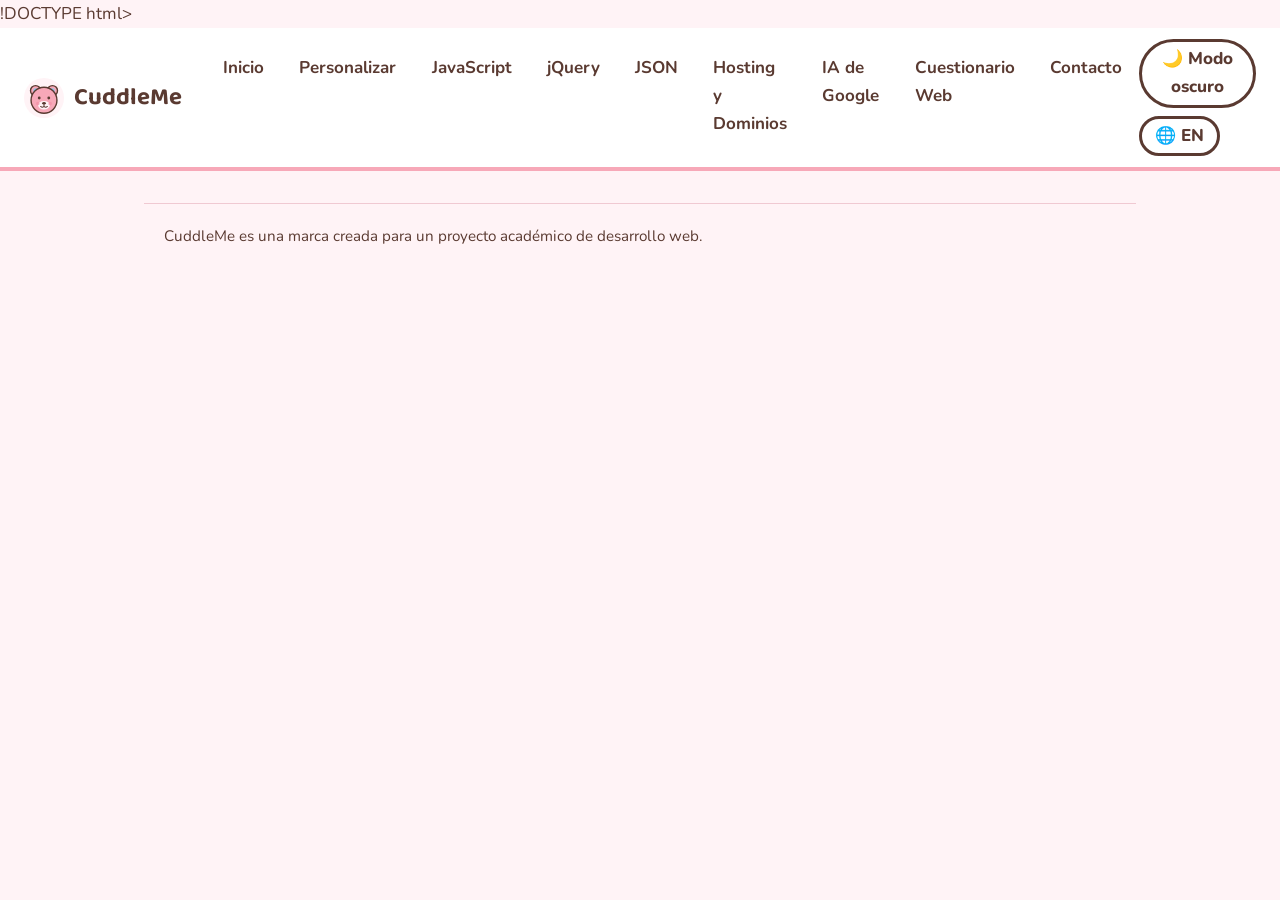
==== commit d713c3ea: "index" ====
--- a/index.html/index.html
+++ b/index.html/index.html
@@ -1,4 +1,4 @@
-<!DOCTYPE html>
+!DOCTYPE html>
 <html lang="es" data-bs-theme="light"><head><meta charset="utf-8">
 <meta name="viewport" content="width=device-width, initial-scale=1, viewport-fit=cover">
 <title>CuddleMe</title>
@@ -369,10 +369,10 @@
 <p class="lead">jQuery es una librería de JavaScript lanzada en 2006. Nació porque los navegadores de esa época interpretaban el JavaScript de formas distintas, y escribir código que funcionara en todos era difícil. jQuery ofrecía una manera corta y uniforme de hacerlo, con el lema de escribir menos y hacer más.</p>
 <h2>Sintaxis básica</h2>
 <p>El símbolo <code>$</code> es la función principal de jQuery. El patrón siempre es el mismo: seleccionar un elemento y aplicarle una acción.</p>
-<pre><code>$('selector').accion();
-
-$('#mensaje').text('Te quiero mucho');   // selecciona por id y cambia el texto
-$('.tarjeta').hide();                   // selecciona por clase y oculta</code></pre>
+<pre><code>$(&#x27;selector&#x27;).accion();
+
+$(&#x27;#mensaje&#x27;).text(&#x27;Te quiero mucho&#x27;);   // selecciona por id y cambia el texto
+$(&#x27;.tarjeta&#x27;).hide();                   // selecciona por clase y oculta</code></pre>
 <p>Para usarla hay que cargar el archivo de jQuery antes de tu código, por ejemplo desde un CDN:</p>
 <pre><code>&lt;script src=&quot;https://cdnjs.cloudflare.com/ajax/libs/jquery/3.7.1/jquery.min.js&quot;&gt;&lt;/script&gt;</code></pre>
 <h2>Ventajas y desventajas frente a JavaScript moderno</h2>
@@ -380,14 +380,14 @@
 <div><h3>Desventajas</h3><ul><li>Es una descarga extra que hace la página más pesada.</li><li>Casi todo lo que resolvía ya existe en JavaScript moderno (<code>querySelector</code>, <code>classList</code>, <code>fetch</code>).</li><li>Los frameworks actuales usan otro enfoque y no dependen de jQuery.</li></ul></div></div>
 <h2>Comparación: JS vanilla y jQuery</h2>
 <p>La misma tarea escrita de las dos formas, lado a lado:</p>
-<div class="scroll"><table><thead><tr><th>Tarea</th><th>JS vanilla</th><th>jQuery</th></tr></thead><tbody><tr><td>Seleccionar un elemento</td><td><code>const t = document.querySelector('#nombre-peluche');</code></td><td><code>const t = $('#nombre-peluche');</code></td></tr><tr><td>Escuchar un clic</td><td><code>btn.addEventListener('click', f);</code></td><td><code>$('#btn').on('click', f);</code></td></tr><tr><td>Ocultar un elemento</td><td><code>caja.style.display = 'none';</code></td><td><code>$('#caja').hide();</code></td></tr><tr><td>Agregar una clase</td><td><code>caja.classList.add('destacado');</code></td><td><code>$('#caja').addClass('destacado');</code></td></tr><tr><td>Cambiar el texto</td><td><code>t.textContent = 'Osito';</code></td><td><code>$('#nombre-peluche').text('Osito');</code></td></tr></tbody></table></div>
+<div class="scroll"><table><thead><tr><th>Tarea</th><th>JS vanilla</th><th>jQuery</th></tr></thead><tbody><tr><td>Seleccionar un elemento</td><td><code>const t = document.querySelector(&#x27;#nombre-peluche&#x27;);</code></td><td><code>const t = $(&#x27;#nombre-peluche&#x27;);</code></td></tr><tr><td>Escuchar un clic</td><td><code>btn.addEventListener(&#x27;click&#x27;, f);</code></td><td><code>$(&#x27;#btn&#x27;).on(&#x27;click&#x27;, f);</code></td></tr><tr><td>Ocultar un elemento</td><td><code>caja.style.display = &#x27;none&#x27;;</code></td><td><code>$(&#x27;#caja&#x27;).hide();</code></td></tr><tr><td>Agregar una clase</td><td><code>caja.classList.add(&#x27;destacado&#x27;);</code></td><td><code>$(&#x27;#caja&#x27;).addClass(&#x27;destacado&#x27;);</code></td></tr><tr><td>Cambiar el texto</td><td><code>t.textContent = &#x27;Osito&#x27;;</code></td><td><code>$(&#x27;#nombre-peluche&#x27;).text(&#x27;Osito&#x27;);</code></td></tr></tbody></table></div>
 <h2>Efectos típicos</h2>
 <p>Dos efectos clásicos de jQuery: <code>fadeIn</code> (aparecer poco a poco) y <code>slideToggle</code> (abrir y cerrar deslizando). Pruébalos:</p>
-<pre><code>$('#btn-fade').on('click', function () {
-  $('#caja').hide().fadeIn(600);        // el mensaje aparece suavemente
+<pre><code>$(&#x27;#btn-fade&#x27;).on(&#x27;click&#x27;, function () {
+  $(&#x27;#caja&#x27;).hide().fadeIn(600);        // el mensaje aparece suavemente
 });
-$('#btn-slide').on('click', function () {
-  $('#panel').slideToggle(400);         // la lista se desliza abierta o cerrada
+$(&#x27;#btn-slide&#x27;).on(&#x27;click&#x27;, function () {
+  $(&#x27;#panel&#x27;).slideToggle(400);         // la lista se desliza abierta o cerrada
 });</code></pre>
 <div class="demo"><button id="btn-fade" class="btn btn-cuddle">fadeIn: ver mensaje</button> <button id="btn-slide" class="btn btn-cuddle">slideToggle: ver accesorios</button>
 <div id="caja" class="box">💌 “Un abrazo que puedes personalizar.”</div>
@@ -420,12 +420,12 @@
 <div class="scroll"><table><thead><tr><th>Diferencia</th><th>Objeto JS</th><th>JSON</th></tr></thead><tbody><tr><td>Claves</td><td>Con o sin comillas</td><td>Siempre con comillas dobles</td></tr><tr><td>Comillas simples</td><td>Permitidas</td><td>No permitidas</td></tr><tr><td>Funciones y comentarios</td><td>Permitidos</td><td>No permitidos</td></tr></tbody></table></div>
 <p>Dos métodos convierten entre ambos: <code>JSON.stringify(objeto)</code> crea la cadena y <code>JSON.parse(cadena)</code> vuelve a crear el objeto.</p>
 <h2>Pruébalo</h2>
-<pre><code>const texto = document.getElementById('entrada').value;
+<pre><code>const texto = document.getElementById(&#x27;entrada&#x27;).value;
 try {
   const objeto = JSON.parse(texto);   // Convierte el texto JSON en un objeto JavaScript.   // cadena JSON -&gt; objeto JS
-  salida.textContent = 'Válido. El peluche se llama ' + objeto.nombre;
+  salida.textContent = &#x27;Válido. El peluche se llama &#x27; + objeto.nombre;
 } catch (error) {
-  salida.textContent = 'JSON inválido: ' + error.message;
+  salida.textContent = &#x27;JSON inválido: &#x27; + error.message;
 }</code></pre>
 <div class="demo"><div style="flex-basis:100%"><label for="entrada"><strong>Edita el JSON y pulsa el botón:</strong></label>
 <textarea id="entrada" class="form-control" rows="8">{
@@ -439,7 +439,7 @@
 <button id="btn-json" class="btn btn-cuddle">Convertir con JSON.parse</button> <span id="salida" aria-live="polite"></span></div>
 <h2>Cómo lo usan las aplicaciones web</h2>
 <p>Cuando una página necesita datos (por ejemplo, el estado de un pedido), el navegador envía una petición a un servidor o a una API. El servidor responde con texto en formato JSON, y el código de la página lo convierte en objetos para mostrarlo en pantalla. También funciona al revés: al enviar el formulario de personalización, la página manda los datos del peluche como JSON.</p>
-<pre><code>fetch('https://api.ejemplo.com/pedidos/1')
+<pre><code>fetch(&#x27;https://api.ejemplo.com/pedidos/1&#x27;)
   .then(respuesta =&gt; respuesta.json())      // lee la respuesta como JSON
   .then(datos =&gt; console.log(datos.peluche.nombre));</code></pre><section class="bib"><h2>Recursos y bibliografía</h2><ul><li><a href="https://developer.mozilla.org/es/docs/Web/JavaScript/Reference/Global_Objects/JSON">MDN: JSON</a></li><li><a href="https://www.json.org/json-es.html">JSON.org (especificación)</a></li><li><a href="https://www.w3schools.com/js/js_json_intro.asp">W3Schools: JSON Tutorial</a></li></ul></section></div></section>
 
@@ -499,21 +499,21 @@
 <div id="quiz"></div><div id="resultado" class="result" aria-live="polite" hidden></div>
 <button id="reiniciar" class="btn btn-cuddle" hidden>Intentar de nuevo</button></div></section>
 
-<!-- Formulario de contacto: el mensaje se envía a /api/contact (función de Vercel) y llega a un canal de Discord. -->
+<!-- Formulario de contacto para comunicación con clientes. Cambia TU_CORREO@gmail.com por el correo del negocio. -->
 <section class="vista page" id="contacto"><div class="wrap">
   <div class="page-head"><div><h1>Contacto</h1><p class="lead">¿Tienes una pregunta sobre tu peluche personalizado? Escríbenos y nos pondremos en contacto contigo.</p></div><img class="banner-bear" data-oso="clasico" alt="Osito de CuddleMe" width="144" height="173"></div>
   <div class="row justify-content-center"><div class="col-lg-8">
     <div class="card p-3 p-md-4 shadow-sm" style="background:var(--surface);border:2px solid var(--line);border-radius:18px">
-      <form id="form-contacto" novalidate>
+      <form action="https://formsubmit.co/TU_CORREO@gmail.com" method="POST">
+        <input type="hidden" name="_subject" value="Nuevo mensaje de cliente - CuddleMe">
+        <input type="hidden" name="_template" value="table">
+        <input type="hidden" name="_captcha" value="false">
         <div class="mb-3"><label class="form-label" for="cliente-nombre">Nombre completo *</label><input class="form-control" id="cliente-nombre" name="nombre" type="text" autocomplete="name" required maxlength="100" placeholder="Escribe tu nombre"></div>
         <div class="row"><div class="col-md-6 mb-3"><label class="form-label" for="cliente-email">Correo electrónico *</label><input class="form-control" id="cliente-email" name="email" type="email" autocomplete="email" required maxlength="150" placeholder="tucorreo@ejemplo.com"></div>
         <div class="col-md-6 mb-3"><label class="form-label" for="cliente-telefono">Teléfono (opcional)</label><input class="form-control" id="cliente-telefono" name="telefono" type="tel" autocomplete="tel" maxlength="30" placeholder="Tu número de contacto"></div></div>
         <div class="mb-3"><label class="form-label" for="cliente-tema">Motivo de contacto *</label><select class="form-select" id="cliente-tema" name="motivo" required><option value="" selected disabled>Selecciona una opción</option><option>Consulta sobre productos</option><option>Personalización de peluche</option><option>Pedido o entrega</option><option>Precio y disponibilidad</option><option>Queja o sugerencia</option><option>Otro</option></select></div>
-        <div class="mb-3"><label class="form-label" for="cliente-mensaje">Mensaje *</label><textarea class="form-control" id="cliente-mensaje" name="mensaje" rows="5" required minlength="10" maxlength="1800" placeholder="Cuéntanos cómo podemos ayudarte..."></textarea><div class="form-text">Escribe al menos 10 caracteres para explicar tu consulta.</div></div>
-        <!-- Campo trampa para bots: las personas no lo ven. -->
-        <div style="position:absolute;left:-9999px" aria-hidden="true"><label>No llenar<input type="text" name="web" tabindex="-1" autocomplete="off"></label></div>
-        <button id="contacto-enviar" class="btn btn-cuddle" type="submit">Enviar mensaje ✉️</button>
-        <div id="contacto-estado" class="mt-3 fw-bold" role="status" aria-live="polite"></div>
+        <div class="mb-3"><label class="form-label" for="cliente-mensaje">Mensaje *</label><textarea class="form-control" id="cliente-mensaje" name="mensaje" rows="5" required minlength="10" maxlength="2000" placeholder="Cuéntanos cómo podemos ayudarte..."></textarea><div class="form-text">Escribe al menos 10 caracteres para explicar tu consulta.</div></div>
+        <button class="btn btn-cuddle" type="submit">Enviar mensaje ✉️</button>
         <p class="mt-3 mb-0 small">Los campos con * son obligatorios. Usaremos tus datos únicamente para responder a tu consulta.</p>
       </form>
     </div>
@@ -723,33 +723,6 @@
       peluche_mensaje: msgIn.value.trim() || '(sin mensaje)'
     };
     Object.keys(v).forEach(function (k) { f.elements[k].value = v[k]; });
-  });
-})();
-
-/* ==================== CONTACTO: ENVÍA EL MENSAJE A DISCORD ==================== */
-// El formulario manda los datos a /api/contact (función de Vercel), que los publica en Discord.
-(function () {
-  const f = document.getElementById('form-contacto');
-  const estadoEnvio = document.getElementById('contacto-estado');
-  const btnEnviar = document.getElementById('contacto-enviar');
-  f.addEventListener('submit', function (ev) {
-    ev.preventDefault();
-    if (!f.checkValidity()) { f.reportValidity(); return; }
-    const datos = {};
-    new FormData(f).forEach(function (v, k) { datos[k] = v; });
-    btnEnviar.disabled = true;
-    estadoEnvio.textContent = L('Enviando...', 'Sending...');
-    fetch('/api/contact', {
-      method: 'POST',
-      headers: { 'Content-Type': 'application/json' },
-      body: JSON.stringify(datos)
-    }).then(function (r) {
-      if (!r.ok) throw new Error('fallo');
-      f.reset();
-      estadoEnvio.textContent = L('¡Mensaje enviado! Te responderemos pronto.', 'Message sent! We will reply soon.');
-    }).catch(function () {
-      estadoEnvio.textContent = L('No se pudo enviar. Intenta de nuevo o escríbenos por Instagram.', 'It could not be sent. Try again or message us on Instagram.');
-    }).finally(function () { btnEnviar.disabled = false; });
   });
 })();
 
@@ -1039,116 +1012,4 @@
 /* ==================== NAVEGACIÓN SUAVE ENTRE SECCIONES ==================== */
 // Cambia de sección con un desvanecimiento, sin recargar la página.
 (function () {
-  const vistas = document.querySelectorAll('.vista'), links = document.querySelectorAll('#barra .nav-link');
-  const main = document.querySelector('main'), menu = document.getElementById('menu');
-  const reducido = matchMedia('(prefers-reduced-motion: reduce)').matches;
-  let primera = true;
-
-  function mostrar(id) {
-    vistas.forEach(function (v) { v.classList.toggle('on', v.id === id); });
-    links.forEach(function (a) {
-      if (a.getAttribute('href') === '#' + id) { a.classList.add('active'); a.setAttribute('aria-current', 'page'); }
-      else { a.classList.remove('active'); a.removeAttribute('aria-current'); }
-    });
-    document.title = document.querySelector('#barra .nav-link[href="#' + id + '"]').textContent + ' | CuddleMe';
-    window.scrollTo({ top: 0, behavior: 'instant' });
-    main.classList.remove('saliendo');
-  }
-
-  function ir() {
-    let id = (location.hash || '#inicio').slice(1);
-    const destino = document.getElementById(id);
-    if (!destino || !destino.classList.contains('vista')) id = 'inicio';
-    // Cierra el menú plegable en pantallas pequeñas.
-    if (menu.classList.contains('show')) bootstrap.Collapse.getOrCreateInstance(menu).hide();
-    if (primera || reducido) { primera = false; mostrar(id); return; }
-    main.classList.add('saliendo');
-    setTimeout(function () { mostrar(id); }, 180);
-  }
-  window.addEventListener('hashchange', ir);
-  ir();
-})();
-
-/* ==================== EFECTOS DE SCROLL ==================== */
-// La barra se compacta al bajar y aparece un botón para volver arriba.
-(function () {
-  const barra = document.getElementById('barra'), subir = document.getElementById('subir');
-  let pendiente = false;
-  function actualizar() {
-    barra.classList.toggle('scrolled', window.scrollY > 40);
-    subir.classList.toggle('visible', window.scrollY > 500);
-    pendiente = false;
-  }
-  window.addEventListener('scroll', function () {
-    if (!pendiente) { pendiente = true; requestAnimationFrame(actualizar); }
-  }, { passive: true });
-  subir.addEventListener('click', function () { window.scrollTo({ top: 0, behavior: 'smooth' }); });
-  actualizar();
-})();
-</script>
-
-<!-- Traducción ES/EN: cambia los textos estáticos, atributos y vuelve a dibujar las partes generadas con JavaScript. -->
-<script>
-/* ==================== TRADUCCIÓN ES / EN ==================== */
-const I18N_DICT = {"Inicio":"Home","JavaScript":"JavaScript","jQuery":"jQuery","JSON":"JSON","Hosting y Dominios":"Hosting & Domains","IA de Google":"Google AI","Cuestionario Web":"Web Quiz","Contacto":"Contact","CuddleMe":"CuddleMe","Un abrazo que puedes personalizar. Empieza con un peluche liso y hazlo tuyo.":"A hug you can personalize. Start with a plain plush and make it yours.","Nombre":"Name","Mensaje especial":"Special message","Empezar de nuevo":"Start over","Galería de peluches":"Plush gallery","Clásico con lazo":"Classic with a bow","El favorito para cumpleaños: marrón cálido, almohadillas rosas y un lazo que lo hace especial.":"The birthday favorite: warm brown, pink paw pads and a bow that makes it special.","Panda estudioso":"Studious panda","Con lentes puestos, listo para acompañar una graduación o regalarle ánimo a alguien en exámenes.":"Wearing glasses, ready to keep someone company at graduation or cheer them on during exams.","Polar con bufanda":"Polar with a scarf","Pensado para abrazar en días fríos. Los zapatitos y la bufanda combinan en tono.":"Made for cuddling on cold days. The booties and the scarf match in tone.","Dorado con corona":"Golden with a crown","Para aniversarios y San Valentín: camiseta con corazón y corona de rey o reina.":"For anniversaries and Valentine's Day: a heart T-shirt and a king or queen crown.","Lila con orejas de gatito":"Lilac with kitten ears","Una mezcla divertida de oso y gatito. Las combinaciones se eligen en el personalizador de arriba.":"A fun mix of bear and kitten. You choose the combinations in the customizer above.","<span class=\"carousel-control-prev-icon\" aria-hidden=\"true\"></span><span class=\"visually-hidden\">Anterior</span>":"<span class=\"carousel-control-prev-icon\" aria-hidden=\"true\"></span><span class=\"visually-hidden\">Previous</span>","<span class=\"carousel-control-next-icon\" aria-hidden=\"true\"></span><span class=\"visually-hidden\">Siguiente</span>":"<span class=\"carousel-control-next-icon\" aria-hidden=\"true\"></span><span class=\"visually-hidden\">Next</span>","Pausar":"Pause","El producto":"The product","Nombre comercial":"Brand name","Descripción":"Description","CuddleMe crea peluches suaves hechos a pedido. Cada cliente diseña el suyo en la página: elige el tipo de oso (clásico, panda, polar o dorado), el color, las orejas, las patitas, los accesorios, la ropita, el nombre y un mensaje especial que llega en una tarjeta con el peluche. Los ojos son bordados para que sean seguros para niños pequeños, y cada pieza se prepara con cariño antes de enviarse.":"CuddleMe makes soft, made-to-order plush toys. Each customer designs their own on the site: choose the type of bear (classic, panda, polar or golden), the color, the ears, the paws, the accessories, the outfit, the name and a special message that arrives on a card with the plush. The eyes are embroidered so they are safe for small children, and each piece is prepared with care before it is shipped.","Se personaliza con":"Customize with","Tipo de oso":"Bear type","Color":"Color","Orejas":"Ears","Patitas":"Paws","Accesorios":"Accessories","Ropita":"Outfit","Nombre y mensaje":"Name and message","Público objetivo":"Target audience","Familiares y amigos que buscan un regalo con significado: padres y abuelos de niños de 0 a 10 años, y también jóvenes y adultos que quieren sorprender a su pareja o a un amigo en cumpleaños, aniversarios, graduaciones o San Valentín.":"Family and friends looking for a meaningful gift: parents and grandparents of children aged 0 to 10, and also young people and adults who want to surprise a partner or a friend on birthdays, anniversaries, graduations or Valentine's Day.","Propuesta de valor":"Value proposition","Un peluche que es único porque lo diseñas tú. No regalas un objeto cualquiera: regalas un compañero con nombre, estilo y un mensaje propio, que se vuelve un recuerdo.":"A plush that is one of a kind because you design it. You're not giving just any object: you're giving a companion with a name, a style and a message of its own, which becomes a keepsake.","Frase de marca":"Brand tagline","“Un abrazo que puedes personalizar.”":"“A hug you can personalize.”","Logotipo":"Logo","El logo es la cara de un osito de peluche con mejillas sonrojadas y orejas de dos colores. Usa formas redondas y sin esquinas para transmitir suavidad y ternura, justo lo que se siente al abrazar un peluche. Los detalles azules dentro de las orejas hacen que se vea distinto de un osito genérico y se ve bien sobre fondos claros, rosas y oscuros.":"The logo is the face of a teddy bear with rosy cheeks and two-tone ears. It uses round shapes with no corners to convey softness and tenderness, just what it feels like to hug a plush. The blue details inside the ears make it look different from a generic teddy bear, and it looks good on light, pink and dark backgrounds.","Paleta de colores":"Color palette","Rosa algodón":"Cotton pink","Representa ternura, cariño y dulzura. Es el color principal de la marca y evoca el afecto de un abrazo.":"Represents tenderness, affection and sweetness. It is the brand's main color and evokes the warmth of a hug.","Café cacao":"Cocoa brown","Transmite calidez, cercanía y confianza, y recuerda al pelaje de un osito. Se usa en textos y contornos porque se lee bien sobre colores claros.":"Conveys warmth, closeness and trust, and recalls a teddy bear's fur. It is used for text and outlines because it reads well on light colors.","Azul cielo":"Sky blue","Se asocia con calma, seguridad e infancia. Equilibra la dulzura del rosa y da un acento fresco y diferente.":"Associated with calm, safety and childhood. It balances the sweetness of the pink and adds a fresh, different accent.","Blanco rosado":"Blush white","Fondo muy suave que da sensación de pureza y limpieza, y deja respirar el contenido.":"A very soft background that gives a sense of purity and cleanliness and lets the content breathe.","En el modo oscuro el fondo pasa a un café muy profundo y el texto a un rosa pálido. El rosa y el azul se mantienen iguales para que la marca se reconozca en los dos modos.":"In dark mode the background changes to a very deep brown and the text to a pale pink. The pink and the blue stay the same so the brand is recognizable in both modes.","JavaScript (JS vanilla)":"JavaScript (vanilla JS)","JavaScript es el lenguaje de programación de los navegadores. Se usa en el desarrollo web para que una página reaccione a lo que hace la persona: clics, teclas, formularios y datos que llegan de un servidor. \"Vanilla\" significa JavaScript puro, sin librerías. En CuddleMe, por ejemplo, es lo que hace que el peluche de la página de inicio cambie de color mientras eliges.":"JavaScript is the programming language of web browsers. It is used in web development so that a page reacts to what the person does: clicks, keystrokes, forms and data that arrives from a server. \"Vanilla\" means plain JavaScript, without libraries. In CuddleMe, for example, it is what makes the plush on the home page change color while you choose.","HTML, CSS y JS: tres capas":"HTML, CSS and JS: three layers","Una página web se construye con tres lenguajes que se complementan. Piensa en un peluche: el HTML es el cuerpo, el CSS es el color y la ropita, y el JavaScript es lo que lo hace \"hablar\" cuando lo abrazas.":"A web page is built with three languages that complement each other. Think of a plush toy: HTML is the body, CSS is the color and the little outfit, and JavaScript is what makes it \"talk\" when you hug it.","Lenguaje":"Language","Papel":"Role","Ejemplo en CuddleMe":"Example in CuddleMe","HTML":"HTML","Estructura: qué contenido hay":"Structure: what content there is","El título, los campos de nombre y mensaje, la imagen del peluche":"The title, the name and message fields, the plush image","CSS":"CSS","Estilo: cómo se ve":"Style: how it looks","El rosa de la marca, la tipografía redondeada, los espacios":"The brand pink, the rounded typography, the spacing","Comportamiento: qué hace":"Behavior: what it does","El peluche cambia de color o de accesorio al elegir una opción":"The plush changes color or accessory when you choose an option","Conceptos básicos":"Basic concepts","<strong>Variables:</strong> guardan datos para usarlos después. Se declaran con <code>let</code> (el valor puede cambiar) o <code>const</code> (no se vuelve a asignar).":"<strong>Variables:</strong> store data to use later. They are declared with <code>let</code> (the value can change) or <code>const</code> (it is not reassigned).","<strong>Funciones:</strong> bloques de código con nombre que se ejecutan cuando se necesitan.":"<strong>Functions:</strong> named blocks of code that run when they are needed.","<strong>Eventos:</strong> cosas que ocurren en la página, como <code>click</code> (hacer clic) o <code>mouseover</code> (pasar el cursor, también llamado hover). Con <code>addEventListener</code> se conecta una función a un evento.":"<strong>Events:</strong> things that happen on the page, such as <code>click</code> or <code>mouseover</code> (moving the cursor over an element, also called hover). <code>addEventListener</code> connects a function to an event.","Ejemplo práctico":"Practical example","El siguiente código usa una variable, una función y dos eventos. Pruébalo con el botón: haz clic para dar abrazos y pasa el cursor por encima para ver cómo cambia el color.":"The following code uses a variable, a function and two events. Try it with the button: click to give hugs and move the cursor over it to see the color change.","Dar un abrazo":"Give a hug","Cómo se lee, paso a paso":"How to read it, step by step","Con <code>getElementById</code> se buscan en el HTML el botón y el texto donde se mostrará el resultado.":"<code>getElementById</code> finds the button and the text where the result will be shown in the HTML.","La variable <code>abrazos</code> empieza en 0.":"The variable <code>abrazos</code> starts at 0.","La función <code>darAbrazo</code> suma 1 a la variable y actualiza el texto en pantalla.":"The function <code>darAbrazo</code> adds 1 to the variable and updates the text on screen.","Los eventos conectan el botón con las funciones: el clic llama a <code>darAbrazo</code> y el cursor cambia el color del botón.":"The events connect the button to the functions: the click calls <code>darAbrazo</code> and the cursor changes the button's color.","Recursos y bibliografía":"Resources and bibliography","<a href=\"https://developer.mozilla.org/es/docs/Web/JavaScript\">MDN Web Docs: JavaScript</a>":"<a href=\"https://developer.mozilla.org/en-US/docs/Web/JavaScript\">MDN Web Docs: JavaScript</a>","<a href=\"https://developer.mozilla.org/es/docs/Web/Events\">MDN Web Docs: Eventos</a>":"<a href=\"https://developer.mozilla.org/en-US/docs/Web/Events\">MDN Web Docs: Events</a>","<a href=\"https://www.w3schools.com/js/\">W3Schools: JavaScript Tutorial</a>":"<a href=\"https://www.w3schools.com/js/\">W3Schools: JavaScript Tutorial</a>","jQuery es una librería de JavaScript lanzada en 2006. Nació porque los navegadores de esa época interpretaban el JavaScript de formas distintas, y escribir código que funcionara en todos era difícil. jQuery ofrecía una manera corta y uniforme de hacerlo, con el lema de escribir menos y hacer más.":"jQuery is a JavaScript library released in 2006. It was born because the browsers of that era interpreted JavaScript in different ways, and writing code that worked in all of them was hard. jQuery offered a short, uniform way to do it, with the motto of writing less and doing more.","Sintaxis básica":"Basic syntax","El símbolo <code>$</code> es la función principal de jQuery. El patrón siempre es el mismo: seleccionar un elemento y aplicarle una acción.":"The <code>$</code> symbol is jQuery's main function. The pattern is always the same: select an element and apply an action to it.","Para usarla hay que cargar el archivo de jQuery antes de tu código, por ejemplo desde un CDN:":"To use it you have to load the jQuery file before your code, for example from a CDN:","Ventajas y desventajas frente a JavaScript moderno":"Pros and cons compared to modern JavaScript","Ventajas":"Pros","Sintaxis corta y fácil de leer.":"Short syntax that is easy to read.","Efectos y animaciones listos para usar.":"Ready-to-use effects and animations.","Hay mucho código y plugins existentes, por eso aún aparece en proyectos antiguos.":"There is a lot of existing code and plugins, which is why it still shows up in older projects.","Desventajas":"Cons","Es una descarga extra que hace la página más pesada.":"It is an extra download that makes the page heavier.","Casi todo lo que resolvía ya existe en JavaScript moderno (<code>querySelector</code>, <code>classList</code>, <code>fetch</code>).":"Almost everything it solved already exists in modern JavaScript (<code>querySelector</code>, <code>classList</code>, <code>fetch</code>).","Los frameworks actuales usan otro enfoque y no dependen de jQuery.":"Current frameworks use a different approach and do not depend on jQuery.","Comparación: JS vanilla y jQuery":"Comparison: vanilla JS and jQuery","La misma tarea escrita de las dos formas, lado a lado:":"The same task written both ways, side by side:","Tarea":"Task","JS vanilla":"Vanilla JS","Seleccionar un elemento":"Select an element","Escuchar un clic":"Listen for a click","Ocultar un elemento":"Hide an element","Agregar una clase":"Add a class","Cambiar el texto":"Change the text","Efectos típicos":"Typical effects","Dos efectos clásicos de jQuery: <code>fadeIn</code> (aparecer poco a poco) y <code>slideToggle</code> (abrir y cerrar deslizando). Pruébalos:":"Two classic jQuery effects: <code>fadeIn</code> (appear gradually) and <code>slideToggle</code> (open and close by sliding). Try them:","fadeIn: ver mensaje":"fadeIn: show message","slideToggle: ver accesorios":"slideToggle: show accessories","💌 “Un abrazo que puedes personalizar.”":"💌 “A hug you can personalize.”","<strong>Accesorios disponibles:</strong> lazo, gorro de fiesta, corona, bufanda y lentes.":"<strong>Available accessories:</strong> bow, party hat, crown, scarf and glasses.","<a href=\"https://api.jquery.com/\">jQuery API Documentation</a>":"<a href=\"https://api.jquery.com/\">jQuery API Documentation</a>","<a href=\"https://jquery.com/\">jQuery: sitio oficial</a>":"<a href=\"https://jquery.com/\">jQuery: official site</a>","<a href=\"https://www.w3schools.com/jquery/\">W3Schools: jQuery Tutorial</a>":"<a href=\"https://www.w3schools.com/jquery/\">W3Schools: jQuery Tutorial</a>","JSON (JavaScript Object Notation) es un formato de texto para representar datos. Es ligero, fácil de leer para una persona y fácil de procesar para casi cualquier lenguaje de programación. Por eso es el estándar para intercambiar datos entre aplicaciones y servidores: un peluche de CuddleMe, con su nombre, color y mensaje, puede viajar como JSON del formulario a la fábrica.":"JSON (JavaScript Object Notation) is a text format for representing data. It is lightweight, easy for a person to read and easy for almost any programming language to process. That is why it is the standard for exchanging data between applications and servers: a CuddleMe plush, with its name, color and message, can travel as JSON from the form to the factory.","Estructura básica":"Basic structure","<strong>Objeto:</strong> conjunto de pares clave-valor entre llaves <code>{ }</code>.":"<strong>Object:</strong> a set of key-value pairs between braces <code>{ }</code>.","<strong>Arreglo:</strong> lista ordenada de valores entre corchetes <code>[ ]</code>.":"<strong>Array:</strong> an ordered list of values between square brackets <code>[ ]</code>.","<strong>Valores permitidos:</strong> texto, número, <code>true</code> o <code>false</code>, <code>null</code>, objetos y arreglos.":"<strong>Allowed values:</strong> text, number, <code>true</code> or <code>false</code>, <code>null</code>, objects and arrays.","<strong>Regla clave:</strong> las claves y los textos siempre van entre comillas dobles.":"<strong>Key rule:</strong> keys and strings always go between double quotes.","Objeto de JavaScript y cadena JSON":"JavaScript object and JSON string","Se parecen mucho, pero son cosas distintas: el objeto vive dentro del programa, y la cadena JSON es texto que se puede guardar o enviar.":"They look very similar but are different things: the object lives inside the program, and the JSON string is text that can be saved or sent.","Objeto JS":"JS object","Cadena JSON":"JSON string","Diferencia":"Difference","Claves":"Keys","Con o sin comillas":"With or without quotes","Siempre con comillas dobles":"Always with double quotes","Comillas simples":"Single quotes","Permitidas":"Allowed","No permitidas":"Not allowed","Funciones y comentarios":"Functions and comments","Permitidos":"Allowed","No permitidos":"Not allowed","Dos métodos convierten entre ambos: <code>JSON.stringify(objeto)</code> crea la cadena y <code>JSON.parse(cadena)</code> vuelve a crear el objeto.":"Two methods convert between the two: <code>JSON.stringify(object)</code> creates the string and <code>JSON.parse(string)</code> creates the object again.","Pruébalo":"Try it","<strong>Edita el JSON y pulsa el botón:</strong>":"<strong>Edit the JSON and press the button:</strong>","Convertir con JSON.parse":"Convert with JSON.parse","Cómo lo usan las aplicaciones web":"How web applications use it","Cuando una página necesita datos (por ejemplo, el estado de un pedido), el navegador envía una petición a un servidor o a una API. El servidor responde con texto en formato JSON, y el código de la página lo convierte en objetos para mostrarlo en pantalla. También funciona al revés: al enviar el formulario de personalización, la página manda los datos del peluche como JSON.":"When a page needs data (for example, the status of an order), the browser sends a request to a server or an API. The server responds with text in JSON format, and the page's code converts it into objects to show on screen. It also works the other way around: when the customization form is submitted, the page sends the plush's data as JSON.","<a href=\"https://developer.mozilla.org/es/docs/Web/JavaScript/Reference/Global_Objects/JSON\">MDN: JSON</a>":"<a href=\"https://developer.mozilla.org/en-US/docs/Web/JavaScript/Reference/Global_Objects/JSON\">MDN: JSON</a>","<a href=\"https://www.json.org/json-es.html\">JSON.org (especificación)</a>":"<a href=\"https://www.json.org/json-en.html\">JSON.org (specification)</a>","<a href=\"https://www.w3schools.com/js/js_json_intro.asp\">W3Schools: JSON Tutorial</a>":"<a href=\"https://www.w3schools.com/js/js_json_intro.asp\">W3Schools: JSON Tutorial</a>","Web hosting y dominios":"Web hosting and domains","Una página web es un conjunto de archivos. Para que otras personas la vean, esos archivos deben estar en un servidor conectado a internet (hosting), y alguien debe poder encontrarlos con un nombre fácil de recordar (dominio).":"A web page is a set of files. For other people to see it, those files must be on a server connected to the internet (hosting), and people must be able to find them with an easy-to-remember name (domain).","Web hosting":"Web hosting","El hosting es el servicio que guarda tus archivos en un servidor que está encendido todo el tiempo y los entrega a quien los pida.":"Hosting is the service that stores your files on a server that is on all the time and delivers them to whoever asks for them.","Tipo":"Type","Cómo funciona":"How it works","Útil para":"Useful for","Compartido":"Shared","Varios sitios comparten un mismo servidor":"Several sites share the same server","Sitios pequeños con poco tráfico y presupuesto bajo":"Small sites with little traffic and a low budget","VPS":"VPS","Una parte reservada de un servidor, con control sobre el sistema":"A reserved part of a server, with control over the system","Proyectos que necesitan configuración propia":"Projects that need their own configuration","Nube":"Cloud","Recursos repartidos en muchos servidores que crecen según la demanda":"Resources spread across many servers that grow with demand","Sitios con tráfico variable o que deben escalar":"Sites with variable traffic or that need to scale","Cómo funciona Vercel para sitios estáticos":"How Vercel works for static sites","Un sitio estático son archivos HTML, CSS y JS que no necesitan procesarse en el servidor, como este. Vercel es una plataforma en la nube pensada para publicarlos:":"A static site is made of HTML, CSS and JS files that do not need to be processed on the server, like this one. Vercel is a cloud platform designed to publish them:","Conectas tu repositorio de GitHub a Vercel.":"You connect your GitHub repository to Vercel.","Vercel toma los archivos y los publica en su red de servidores repartidos por el mundo (CDN), así la página carga desde un lugar cercano.":"Vercel takes the files and publishes them on its network of servers spread around the world (CDN), so the page loads from a nearby location.","Te da una URL pública con el formato <code>nombre-proyecto.vercel.app</code> y HTTPS incluido.":"It gives you a public URL in the format <code>project-name.vercel.app</code> with HTTPS included.","Cada vez que haces <code>git push</code>, Vercel vuelve a desplegar el sitio automáticamente.":"Every time you run <code>git push</code>, Vercel redeploys the site automatically.","Dominios":"Domains","Un <strong>nombre de dominio</strong> es la dirección legible de un sitio (como <code>cuddleme.com</code>). Reemplaza a la dirección IP, que es un número difícil de recordar. Se compra por año a un registrador.":"A <strong>domain name</strong> is the readable address of a site (such as <code>cuddleme.com</code>). It replaces the IP address, which is a number that is hard to remember. It is bought yearly from a registrar.","<strong>TLD (dominio de nivel superior):</strong> el final del dominio, como <code>.com</code> (comercial), <code>.net</code> (redes) o <code>.org</code> (organizaciones).":"<strong>TLD (top-level domain):</strong> the end of the domain, such as <code>.com</code> (commercial), <code>.net</code> (networks) or <code>.org</code> (organizations).","<strong>Dominio:</strong> el nombre que eliges, junto a su TLD.":"<strong>Domain:</strong> the name you choose, together with its TLD.","<strong>Subdominio:</strong> una sección antes del dominio, como <code>tienda</code> en <code>tienda.cuddleme.com</code>, que sirve para separar partes del sitio.":"<strong>Subdomain:</strong> a section before the domain, such as <code>tienda</code> in <code>tienda.cuddleme.com</code>, used to separate parts of the site.","Propagación DNS":"DNS propagation","El DNS es la \"guía telefónica\" de internet: traduce dominios a direcciones IP. Así ocurre una consulta:":"DNS is the internet's \"phone book\": it translates domains into IP addresses. This is how a lookup happens:","Escribes <code>tienda.cuddleme.com</code> en el navegador.":"You type <code>tienda.cuddleme.com</code> in the browser.","El navegador y el sistema operativo buscan la IP en su memoria (caché). Si no la tienen, preguntan al resolver DNS de tu proveedor de internet.":"The browser and the operating system look for the IP in their memory (cache). If they don't have it, they ask your internet provider's DNS resolver.","El resolver consulta a un servidor raíz, que lo envía al servidor del TLD (<code>.com</code>).":"The resolver asks a root server, which sends it to the TLD server (<code>.com</code>).","El servidor del TLD indica cuál es el servidor DNS autoritativo del dominio, que guarda los registros reales.":"The TLD server says which is the domain's authoritative DNS server, which holds the real records.","El servidor autoritativo responde con la dirección IP del hosting.":"The authoritative server responds with the hosting's IP address.","El navegador se conecta a esa IP y recibe la página. La respuesta queda en caché por un tiempo.":"The browser connects to that IP and receives the page. The response is cached for a while.","Cuando cambias un registro DNS (por ejemplo, apuntar tu dominio a Vercel), los servidores del mundo no se enteran al instante: cada uno guarda la respuesta anterior hasta que vence su TTL (tiempo de vida). A ese reparto gradual se le llama <strong>propagación</strong> y puede tardar desde minutos hasta 48 horas.":"When you change a DNS record (for example, pointing your domain to Vercel), the servers around the world don't find out instantly: each one keeps the previous answer until its TTL (time to live) expires. This gradual spread is called <strong>propagation</strong> and can take from a few minutes up to 48 hours.","<a href=\"https://vercel.com/docs\">Vercel Docs</a>":"<a href=\"https://vercel.com/docs\">Vercel Docs</a>","<a href=\"https://developer.mozilla.org/es/docs/Glossary/DNS\">MDN: DNS (glosario)</a>":"<a href=\"https://developer.mozilla.org/en-US/docs/Glossary/DNS\">MDN: DNS (glossary)</a>","<a href=\"https://developer.mozilla.org/es/docs/Glossary/TLD\">MDN: TLD (glosario)</a>":"<a href=\"https://developer.mozilla.org/en-US/docs/Glossary/TLD\">MDN: TLD (glossary)</a>","<a href=\"https://www.w3schools.com/whatis/whatis_hosting.asp\">W3Schools: Web Hosting</a>":"<a href=\"https://www.w3schools.com/whatis/whatis_hosting.asp\">W3Schools: Web Hosting</a>","15 IA de Google":"15 Google AI tools","Google ofrece herramientas de inteligencia artificial que puedes probar sin pagar con una cuenta personal. Aquí están 15, agrupadas por lo que te ayudan a hacer. Pulsa \"Cómo se usa\" en cada una para ver los pasos y una idea aplicada a CuddleMe.":"Google offers artificial intelligence tools that you can try for free with a personal account. Here are 15, grouped by what they help you do. Press \"How to use it\" on each one to see the steps and an idea applied to CuddleMe.","Cómo elegimos las herramientas":"How we chose the tools","<strong>Nivel gratuito real:</strong> todas se pueden empezar a usar sin tarjeta, aunque con límites diarios o de uso.":"<strong>Truly free tier:</strong> all of them can be started without a card, though with daily or usage limits.","<strong>Utilidad para el proyecto:</strong> cada una tiene una idea concreta para una tienda de peluches personalizados.":"<strong>Usefulness for the project:</strong> each one has a concrete idea for a custom plush shop.","<strong>Variedad:</strong> hay herramientas para estudiar, para crear contenido y para programar, porque un sitio web necesita las tres cosas.":"<strong>Variety:</strong> there are tools for studying, for creating content and for programming, because a website needs all three.","Todas":"All","Estudio":"Study","Creatividad":"Creativity","Desarrollo":"Development","Buscar herramienta":"Search tool","No hay herramientas con ese nombre. Borra la búsqueda o elige otra categoría.":"There are no tools with that name. Clear the search or choose another category.","<strong>Antes de usarlas:</strong> los límites gratuitos y los países disponibles cambian con frecuencia, y varias herramientas de Google Labs son experimentos. Revisa el enlace oficial de cada una. Dejamos fuera Whisk, porque según lo investigado Google movió sus funciones a Flow en 2026.":"<strong>Before using them:</strong> free limits and available countries change often, and several Google Labs tools are experiments. Check the official link for each one. We left out Whisk because, according to our research, Google moved its features to Flow in 2026.","<a href=\"https://labs.google/\">Google Labs</a>":"<a href=\"https://labs.google/\">Google Labs</a>","<a href=\"https://blog.google/products-and-platforms/products/education/back-to-school-2026/\">Google: Back to School 2026</a>":"<a href=\"https://blog.google/products-and-platforms/products/education/back-to-school-2026/\">Google: Back to School 2026</a>","<a href=\"https://aistudio.google.com/\">Google AI Studio</a>":"<a href=\"https://aistudio.google.com/\">Google AI Studio</a>","Cuestionario web":"Web quiz","Doce preguntas basadas en las páginas de este sitio. Elige una respuesta en cada una para ver al instante si es correcta. Si te equivocas, lee la explicación y repasa la página correspondiente.":"Twelve questions based on the pages of this site. Choose an answer for each one to see right away whether it is correct. If you get one wrong, read the explanation and review the corresponding page.","Intentar de nuevo":"Try again","¿Tienes una pregunta sobre tu peluche personalizado? Escríbenos y nos pondremos en contacto contigo.":"Do you have a question about your custom plush? Write to us and we will get in touch with you.","Nombre completo *":"Full name *","Correo electrónico *":"Email address *","Teléfono (opcional)":"Phone (optional)","Motivo de contacto *":"Reason for contact *","Selecciona una opción":"Select an option","Consulta sobre productos":"Product inquiry","Personalización de peluche":"Plush customization","Pedido o entrega":"Order or delivery","Precio y disponibilidad":"Price and availability","Queja o sugerencia":"Complaint or suggestion","Otro":"Other","Mensaje *":"Message *","Escribe al menos 10 caracteres para explicar tu consulta.":"Write at least 10 characters to explain your inquiry.","Enviar mensaje ✉️":"Send message ✉️","Los campos con * son obligatorios. Usaremos tus datos únicamente para responder a tu consulta.":"Fields marked with * are required. We will use your data only to reply to your inquiry.","Abrir herramienta":"Open tool","Cerrar":"Close","CuddleMe es una marca creada para un proyecto académico de desarrollo web.":"CuddleMe is a brand created for an academic web development project."};
-/* Textos nuevos: portada de inicio, página Personalizar y formulario de pedido. */
-Object.assign(I18N_DICT, {"Personalizar":"Customize","Haz tu pedido":"Place your order","Cuando tu peluche esté como lo quieres, llena tus datos y envíalo. Te contactaremos para confirmar el pedido.":"When your plush looks the way you want, fill in your details and send it. We will contact you to confirm the order.","Dirección de entrega *":"Delivery address *","Teléfono *":"Phone *","Enviar pedido 🧸":"Send order 🧸","Los campos con * son obligatorios. Se enviará también el peluche que diseñaste arriba.":"Fields marked with * are required. The plush you designed above will be sent too.","Peluches hechos a pedido, pensados para regalar con cariño.":"Made-to-order plush toys, designed to give with love.","Elige el oso, el color, la ropita y escribe un mensaje especial. Nosotros lo preparamos y te lo enviamos.":"Choose the bear, the color, the outfit and write a special message. We prepare it and send it to you.","Diseña tu peluche":"Design your plush","Escríbenos":"Write to us","Así funciona":"How it works","1. Diseña":"1. Design","Elige el tipo de oso, color, orejas, accesorios y ropita.":"Choose the bear type, color, ears, accessories and outfit.","2. Haz tu pedido":"2. Place your order","Deja tus datos y el mensaje que irá en la tarjeta.":"Leave your details and the message for the card.","3. Recíbelo":"3. Receive it","Preparamos tu peluche y te lo enviamos listo para abrazar.":"We prepare your plush and send it to you, ready to hug."});
-const I18N_ATTR = {"Principal":"Main","Abrir menú":"Open menu","Osito":"Teddy","Feliz cumpleaños, te quiero mucho":"Happy birthday, I love you so much","Galería de peluches CuddleMe":"CuddleMe plush gallery","Oso clásico marrón con un lazo azul en la cabeza y almohadillas en las patitas":"Classic brown bear with a blue bow on its head and pads on its paws","Panda con lentes y almohadillas":"Panda with glasses and paw pads","Oso polar con bufanda azul y zapatitos":"Polar bear with a blue scarf and booties","Oso dorado con corona y camiseta con corazón":"Golden bear with a crown and a heart T-shirt","Oso lila con orejas de gatito y lentes":"Lilac bear with kitten ears and glasses","Diapositiva 1":"Slide 1","Diapositiva 2":"Slide 2","Diapositiva 3":"Slide 3","Diapositiva 4":"Slide 4","Diapositiva 5":"Slide 5","Logotipo sobre fondo claro":"Logo on a light background","Logotipo sobre fondo rosa":"Logo on a pink background","Logotipo sobre fondo oscuro":"Logo on a dark background","tienda.cuddleme.com dividido en subdominio, dominio y TLD":"tienda.cuddleme.com split into subdomain, domain and TLD","Filtrar herramientas":"Filter tools","Buscar herramienta":"Search tool","Osito de CuddleMe":"CuddleMe teddy","Oso clásico con lazo":"Classic bear with a bow","Escribe tu nombre":"Type your name","tucorreo@ejemplo.com":"youremail@example.com","Tu número de contacto":"Your contact number","Cuéntanos cómo podemos ayudarte...":"Tell us how we can help you...","Cerrar":"Close","Volver arriba":"Back to top"};
-/* Selecciona los elementos de texto estático que se pueden traducir. */
-function i18nCollect(doc) {
-  var SEL = 'h1,h2,h3,p,li:not(.nav-item),td,th,dt,dd,label,legend,button,option,strong,.form-text,.nota-pie,.box,a.nav-link,a.btn,.modal-footer a,#vacio';
-  var EXCL = 'pre,script,style,#ctrl,#quiz,#herramientas,#modalCuerpo,.stage,.carousel-indicators,#tema,#idioma,#galeria-pausa,#salida,#salida-abrazo,#resultado,#conteo,#modalTitulo';
-  var BLOCK = 'ul,ol,p,div,table,li,dl,section,pre,textarea,select,form,button,input';
-  var list = Array.prototype.filter.call(doc.querySelectorAll(SEL), function (el) {
-    if (el.closest(EXCL)) return false;
-    if (el.querySelector(BLOCK)) return false;
-    if (!el.innerHTML.trim()) return false;
-    var codes = Array.prototype.map.call(el.querySelectorAll('code'), function (c) { return c.textContent; }).join('').trim();
-    if (el.children.length && el.textContent.trim() === codes) return false;
-    return /[A-Za-zÁÉÍÓÚáéíóúñ¿¡]{3,}/.test(el.textContent);
-  });
-  return list.filter(function (el) {
-    return !list.some(function (o) { return o !== el && o.contains(el); });
-  });
-}
-
-function aplicarIdioma(lang, guardar) {
-  LANG = lang;
-  document.documentElement.lang = lang;
-  // 1) Textos estáticos: se guarda el original en data-es y se cambia el contenido.
-  i18nCollect(document).forEach(function (el) {
-    if (el.dataset.es === undefined) el.dataset.es = el.innerHTML;
-    const key = el.dataset.es.trim();
-    el.innerHTML = (lang === 'en' && I18N_DICT[key]) ? I18N_DICT[key] : el.dataset.es;
-  });
-  // 2) Atributos: placeholder, aria-label y alt.
-  document.querySelectorAll('[placeholder],[aria-label],[alt]').forEach(function (el) {
-    if (el.id === 'idioma' || el.closest('#quiz,#ctrl,#herramientas')) return;
-    ['placeholder', 'aria-label', 'alt'].forEach(function (a) {
-      if (!el.hasAttribute(a)) return;
-      if (!el.hasAttribute('data-es-' + a)) el.setAttribute('data-es-' + a, el.getAttribute(a));
-      const orig = el.getAttribute('data-es-' + a);
-      el.setAttribute(a, (lang === 'en' && I18N_ATTR[orig]) ? I18N_ATTR[orig] : orig);
-    });
-  });
-  // 3) Partes generadas con JavaScript.
-  construir(); dibujar();
-  renderHerramientas(); aplicarFiltros();
-  pintar();
-  salida.textContent = L('Abrazos: ', 'Hugs: ') + abrazos;
-  document.getElementById('salida').textContent = '';
-  btnPausa.textContent = enPausa ? L('Reanudar', 'Resume') : L('Pausar', 'Pause');
-  aplicarTema(raiz.getAttribute('data-bs-theme') || 'light', false);
-  modalIA.hide();
-  // 4) Botón de idioma y título de la pestaña.
-  document.getElementById('idioma-txt').textContent = lang === 'en' ? 'ES' : 'EN';
-  const activo = document.querySelector('#barra .nav-link.active');
-  if (activo) document.title = activo.textContent + ' | CuddleMe';
-  if (guardar) { try { localStorage.setItem('cuddle-lang', lang); } catch (e) {} }
-}
-document.getElementById('idioma').addEventListener('click', function () {
-  aplicarIdioma(LANG === 'en' ? 'es' : 'en', true);
-});
-aplicarIdioma(LANG, false);
-</script>
-</body></html>+  const vistas = document.querySelectorAll
